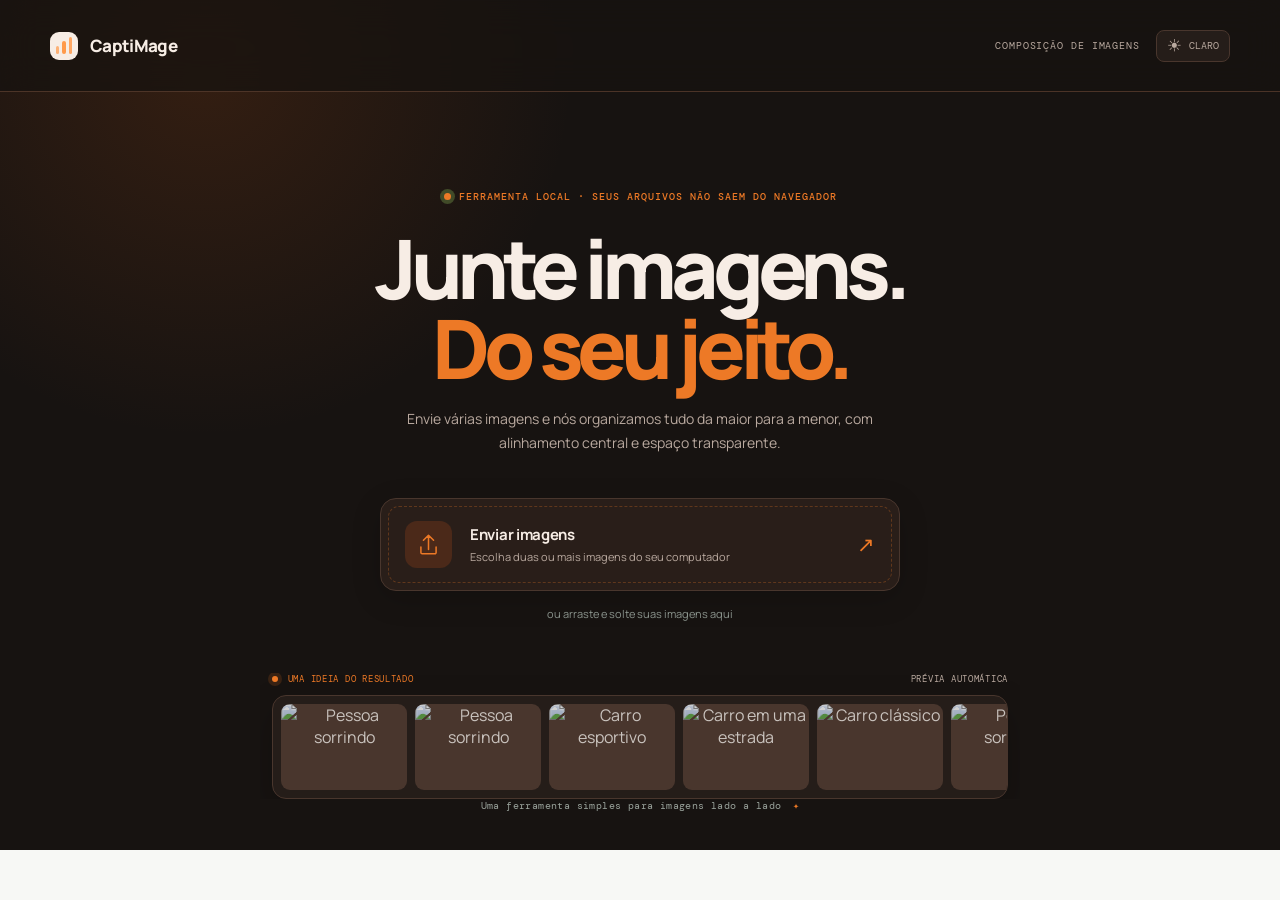
==== index.html @ 1b5c06d8 "border removal added" ====
<!DOCTYPE html>
<html lang="pt-BR">
<head>
  <meta charset="UTF-8" />
  <meta name="viewport" content="width=device-width, initial-scale=1.0" />
  <meta name="description" content="Una várias imagens em uma composição personalizada." />
  <title>CaptiMage</title>
  <link rel="icon" type="image/svg+xml" href="favicon.svg" />
  <link rel="preconnect" href="https://fonts.googleapis.com" />
  <link rel="preconnect" href="https://fonts.gstatic.com" crossorigin />
  <link href="https://fonts.googleapis.com/css2?family=DM+Mono:wght@400;500&family=Manrope:wght@400;500;600;700;800&display=swap" rel="stylesheet" />
  <link rel="stylesheet" href="css.css" />
</head>
<body>
  <div class="history-toast-stack" id="history-toast-stack" aria-live="polite" aria-atomic="false"></div>
  <main class="app-shell">
    <header class="topbar">
      <a class="brand" href="." aria-label="CaptiMage, início">
        <span class="brand-mark" aria-hidden="true"><i></i><i></i><i></i></span>
        <span>CaptiMage</span>
      </a>
      <div class="topbar-tools">
        <span class="topbar-note">composição de imagens</span>
        <button class="theme-toggle" id="theme-toggle" type="button" aria-pressed="false" aria-label="Ativar modo escuro">
          <span class="theme-toggle-icon" aria-hidden="true">☾</span>
          <span class="theme-toggle-label">escuro</span>
        </button>
      </div>
    </header>

    <section class="hero" aria-labelledby="page-title">
      <div class="eyebrow"><span></span> ferramenta local · seus arquivos não saem do navegador</div>
      <h1 id="page-title">Junte imagens.<br /><em>Do seu jeito.</em></h1>
      <p class="intro">Envie várias imagens e nós organizamos tudo da maior para a menor, com alinhamento central e espaço transparente.</p>

      <label class="upload-card" for="image-input" id="upload-card">
        <span class="upload-icon" aria-hidden="true">
          <svg viewBox="0 0 32 32" fill="none"><path d="M16 22V5m0 0-6 6m6-6 6 6M7 19v6.5A1.5 1.5 0 0 0 8.5 27h15a1.5 1.5 0 0 0 1.5-1.5V19" stroke="currentColor" stroke-width="1.8" stroke-linecap="round" stroke-linejoin="round"/></svg>
        </span>
        <span class="upload-copy">
          <strong>Enviar imagens</strong>
          <span>Escolha duas ou mais imagens do seu computador</span>
        </span>
        <span class="upload-arrow" aria-hidden="true">↗</span>
        <input id="image-input" type="file" accept="image/*" multiple />
      </label>

      <p class="drop-hint">ou arraste e solte suas imagens aqui</p>

      <section class="demo-strip" id="demo-strip" aria-label="Exemplo animado de composição">
        <div class="demo-heading">
          <span><i></i> uma ideia do resultado</span>
          <span>prévia automática</span>
        </div>
        <div class="demo-window">
          <div class="demo-track">
            <figure class="demo-image"><img src="https://images.unsplash.com/photo-1494790108377-be9c29b29330?auto=format&fit=crop&w=720&q=80" alt="Pessoa sorrindo" /></figure>
            <figure class="demo-image"><img src="https://images.unsplash.com/photo-1500648767791-00dcc994a43e?auto=format&fit=crop&w=720&q=80" alt="Pessoa sorrindo" /></figure>
            <figure class="demo-image"><img src="https://images.unsplash.com/photo-1503376780353-7e6692767b70?auto=format&fit=crop&w=960&q=80" alt="Carro esportivo" /></figure>
            <figure class="demo-image"><img src="https://images.unsplash.com/photo-1549317661-bd32c8ce0db2?auto=format&fit=crop&w=960&q=80" alt="Carro em uma estrada" /></figure>
            <figure class="demo-image"><img src="https://images.unsplash.com/photo-1493238792000-8113da705763?auto=format&fit=crop&w=960&q=80" alt="Carro clássico" /></figure>
            <figure class="demo-image"><img src="https://images.unsplash.com/photo-1494790108377-be9c29b29330?auto=format&fit=crop&w=720&q=80" alt="Pessoa sorrindo" /></figure>
            <figure class="demo-image"><img src="https://images.unsplash.com/photo-1500648767791-00dcc994a43e?auto=format&fit=crop&w=720&q=80" alt="Pessoa sorrindo" /></figure>
            <figure class="demo-image"><img src="https://images.unsplash.com/photo-1503376780353-7e6692767b70?auto=format&fit=crop&w=960&q=80" alt="Carro esportivo" /></figure>
            <figure class="demo-image"><img src="https://images.unsplash.com/photo-1549317661-bd32c8ce0db2?auto=format&fit=crop&w=960&q=80" alt="Carro em uma estrada" /></figure>
            <figure class="demo-image"><img src="https://images.unsplash.com/photo-1493238792000-8113da705763?auto=format&fit=crop&w=960&q=80" alt="Carro clássico" /></figure>
          </div>
        </div>
      </section>
    </section>

    <section class="workspace" id="workspace" hidden aria-live="polite">
      <div class="workspace-heading">
        <div>
          <div class="eyebrow"><span></span> pré-visualização</div>
          <h2>Sua composição</h2>
        </div>
        <div class="actions">
          <button class="button button-secondary" id="add-more" type="button">+ Adicionar mais</button>
          <button class="button button-secondary" id="highlight-toggle" type="button" aria-pressed="false" disabled>✦ Highlight</button>
          <button class="button button-secondary" id="vertical-toggle" type="button" aria-pressed="false">↕ Vertical</button>
          <button class="button button-secondary copy-button" id="copy-button" type="button" aria-label="Copiar imagem atual" title="Copiar imagem atual" disabled>
            <span id="copy-label">Copiar</span>
            <svg viewBox="0 0 24 24" aria-hidden="true"><rect x="8" y="8" width="11" height="11" rx="2" fill="none" stroke="currentColor" stroke-width="1.7"/><path d="M16 8V6.8A1.8 1.8 0 0 0 14.2 5H6.8A1.8 1.8 0 0 0 5 6.8v7.4A1.8 1.8 0 0 0 6.8 16H8" fill="none" stroke="currentColor" stroke-width="1.7" stroke-linecap="round"/></svg>
          </button>
          <button class="button button-primary" id="export-button" type="button"><span>Exportar</span><span aria-hidden="true">↓</span></button>
        </div>
      </div>

      <div class="composition-meta">
        <span id="image-count">0 imagens</span>
        <span class="meta-dot" aria-hidden="true"></span>
        <span id="composition-size">0 × 0 px</span>
        <span class="meta-spacer"></span>
        <span class="sort-label">layout: <strong id="layout-label">maior → menor</strong></span>
      </div>

      <div class="controls-panel">
        <div class="control-block color-block">
          <div class="control-title"><span id="color-context-label">Cor do vazio</span> <span id="color-value">transparente</span></div>
          <div class="color-editor">
            <div class="color-editor-left">
              <div class="color-targets" role="tablist" aria-label="Escolher o tipo de cor">
                <button class="color-target-button is-active" id="empty-color-target" type="button" role="tab" aria-selected="true" data-color-target="empty">
                  <span>Cor do vazio</span><strong id="empty-color-summary">transparente</strong>
                </button>
                <button class="color-target-button" id="border-color-target" type="button" role="tab" aria-selected="false" data-color-target="border">
                  <span>Cor da borda</span><strong id="border-color-summary">#FFFFFF</strong>
                </button>
              </div>
              <div class="rgb-caption">ajuste · RGB</div>
              <div class="rgb-fields" aria-label="Ajuste RGB">
                <label>R<input id="red-input" type="number" min="0" max="255" value="0" /></label>
                <label>G<input id="green-input" type="number" min="0" max="255" value="0" /></label>
                <label>B<input id="blue-input" type="number" min="0" max="255" value="0" /></label>
              </div>
              <span class="erase-status" id="erase-status">Cor apagada: ()</span>
              <div class="transparency-control">
                <div class="transparency-label"><span>transparência</span><strong id="transparency-value">—</strong></div>
                <input id="transparency-slider" type="range" min="0" max="100" value="0" aria-label="Transparência da cor selecionada" disabled />
              </div>
              <button class="erase-color-button" id="erase-border-button" type="button" aria-pressed="false" disabled>Apagar bordas</button>
              <button class="erase-color-button" id="erase-color-button" type="button" disabled>Apagar cores</button>
              <button class="erase-color-button rescale-button" id="rescale-button" type="button" disabled>Reescalar</button>
            </div>
            <div class="color-editor-right">
              <div class="color-topline">
                <label class="hex-color" title="Editar código HEX">
                  <span>HEX</span>
                  <input id="hex-input" type="text" inputmode="text" maxlength="7" placeholder="#B8EC86" spellcheck="false" aria-label="Código HEX da cor" />
                </label>
                <button class="transparent-button is-active" id="transparent-toggle" type="button" aria-pressed="true">transparente</button>
              </div>
              <div class="color-surface is-transparent" id="color-surface" role="button" tabindex="0" aria-label="Escolher saturação e luminosidade da cor">
                <span class="color-surface-cursor" id="color-surface-cursor"></span>
              </div>
              <input class="hue-slider" id="hue-slider" type="range" min="0" max="360" value="100" aria-label="Escolher matiz da cor" />
            </div>
          </div>
        </div>

        <div class="control-block layout-block">
          <div class="control-title">Ordem e alinhamento</div>
          <div class="layout-subtitle">ordem das imagens</div>
          <div class="layout-options" role="radiogroup" aria-label="Ordem das imagens">
            <button class="layout-button is-active" type="button" data-order="desc" role="radio" aria-checked="true"><span>↗</span> maior → menor</button>
            <button class="layout-button" type="button" data-order="asc" role="radio" aria-checked="false"><span>↘</span> menor → maior</button>
          </div>
          <div class="layout-subtitle alignment-subtitle">alinhamento vertical</div>
          <div class="layout-options alignment-options" role="radiogroup" aria-label="Alinhamento vertical">
            <button class="layout-button align-button is-active" type="button" data-align="center" role="radio" aria-checked="true"><span>↕</span> centralizado</button>
            <button class="layout-button align-button" type="button" data-align="top" role="radio" aria-checked="false"><span>↑</span> para cima</button>
            <button class="layout-button align-button" type="button" data-align="bottom" role="radio" aria-checked="false"><span>↓</span> para baixo</button>
          </div>
          <div class="layout-subtitle border-subtitle">borda das imagens</div>
          <div class="border-fields">
            <div class="border-row border-row-wide">
              <label class="border-field"><span>espessura de borda</span><input id="border-thickness-input" type="number" min="0" max="200" step="1" value="0" /></label>
              <label class="border-field"><span>raio de borda (geral)</span><input id="border-radius-general-input" type="number" min="0" max="1000" step="1" value="0" /></label>
            </div>
            <div class="border-row border-row-corners">
              <label class="border-field"><span>raio superior esquerdo</span><input id="border-radius-top-left-input" type="number" min="0" max="1000" step="1" value="0" /></label>
              <label class="border-field"><span>raio inferior esquerdo</span><input id="border-radius-bottom-left-input" type="number" min="0" max="1000" step="1" value="0" /></label>
              <label class="border-field"><span>raio inferior direito</span><input id="border-radius-bottom-right-input" type="number" min="0" max="1000" step="1" value="0" /></label>
              <label class="border-field"><span>raio superior direito</span><input id="border-radius-top-right-input" type="number" min="0" max="1000" step="1" value="0" /></label>
            </div>
          </div>
        </div>
      </div>

      <div class="canvas-frame">
        <div class="canvas-scroll" id="canvas-scroll">
          <div class="canvas-stage" id="canvas-stage">
            <canvas id="composition-canvas" aria-label="Pré-visualização da composição final"></canvas>
            <div class="canvas-selection-layer" id="canvas-selection-layer" aria-hidden="true"></div>
          </div>
        </div>
      </div>

      <div class="spacing-panel-wrap">
        <div class="spacing-panel">
          <div class="spacing-heading">
            <div>
              <div class="control-title">Espaço entre imagens</div>
              <p id="spacing-status">Clique em uma imagem na prévia para escolher o espaço até a próxima.</p>
            </div>
            <span class="spacing-hint">unidade: px</span>
          </div>
          <div class="spacing-controls">
            <div class="spacing-control-row">
              <label class="spacing-input-label" for="spacing-input">espaço <strong id="selected-image-label">—</strong></label>
              <input id="spacing-input" type="number" min="0" step="1" value="0" aria-label="Espaço em pixels" />
              <span class="px-suffix">px</span>
              <button class="button button-secondary compact-button" id="apply-spacing" type="button">Aplicar espaço</button>
            </div>
            <div class="spacing-control-row">
              <label class="spacing-input-label" for="padding-input">padding geral</label>
              <input id="padding-input" type="number" min="0" step="1" value="0" aria-label="Padding geral em pixels" />
              <span class="px-suffix">px</span>
              <button class="button button-secondary compact-button" id="apply-padding" type="button">Aplicar padding</button>
            </div>
            <button class="button button-secondary compact-button" id="select-all-gaps" type="button">Selecionar todos</button>
          </div>
        </div>
        <button class="delete-image-button" id="delete-image-button" type="button" aria-label="Apagar imagem selecionada" title="Apagar imagem selecionada" disabled>
          <svg viewBox="0 0 24 24" aria-hidden="true"><path d="M4 7h16m-10 4v6m4-6v6M9 7V4.8c0-.44.36-.8.8-.8h4.4c.44 0 .8.36.8.8V7m-9 0 .8 13.2c.03.45.4.8.85.8h8.7c.45 0 .82-.35.85-.8L18 7" fill="none" stroke="currentColor" stroke-width="1.7" stroke-linecap="round" stroke-linejoin="round"/></svg>
        </button>
      </div>

      <div class="file-list" id="file-list"></div>
    </section>

    <footer class="footer">Uma ferramenta simples para imagens lado a lado <span>✦</span></footer>
  </main>
  <script src="javascript.js"></script>
</body>
</html>
---- css.css ----
:root {
  --ink: #1b1e1c;
  --muted: #6f7771;
  --paper: #f7f8f5;
  --card: #ffffff;
  --line: #dfe4df;
  --accent: #a6e86b;
  --accent-dark: #3c6d2e;
  --scroll-track: #edf2ea;
  --scroll-thumb: #b6c8ae;
  --scroll-thumb-hover: #3c6d2e;
  --shadow: 0 24px 70px rgba(31, 52, 35, 0.08);
  --ease-out: cubic-bezier(.22, 1, .36, 1);
  --ease-spring: cubic-bezier(.34, 1.56, .64, 1);
}

* { box-sizing: border-box; }

html { min-width: 320px; background: var(--paper); scroll-behavior: smooth; scrollbar-color: var(--scroll-thumb) var(--scroll-track); }

body {
  margin: 0;
  overflow-x: hidden;
  color: var(--ink);
  background:
    radial-gradient(circle at 16% 8%, rgba(202, 237, 174, 0.38), transparent 23rem),
    var(--paper);
  font-family: "Manrope", sans-serif;
  -webkit-font-smoothing: antialiased;
  text-rendering: optimizeLegibility;
  transition: color .45s var(--ease-out), background .45s var(--ease-out);
}

* { scrollbar-color: var(--scroll-thumb) var(--scroll-track); scrollbar-width: thin; }
*::-webkit-scrollbar { width: 13px; height: 13px; }
*::-webkit-scrollbar-track { background: var(--scroll-track); }
*::-webkit-scrollbar-thumb { border: 3px solid var(--scroll-track); border-radius: 999px; background: var(--scroll-thumb); }
*::-webkit-scrollbar-thumb:hover { background: var(--scroll-thumb-hover); }
*::-webkit-scrollbar-corner { background: var(--scroll-track); }

button, input { font: inherit; }
button { cursor: pointer; }
input[type="number"] { appearance: textfield; -moz-appearance: textfield; }
input[type="number"]::-webkit-inner-spin-button,
input[type="number"]::-webkit-outer-spin-button { margin: 0; appearance: none; -webkit-appearance: none; }

.app-shell { width: min(1180px, calc(100% - 64px)); margin: 0 auto; }

.topbar {
  width: 100vw;
  height: 92px;
  margin-left: calc(50% - 50vw);
  padding: 0 max(32px, calc((100vw - 1180px) / 2));
  border-bottom: 1px solid rgba(190, 201, 192, 0.55);
  display: flex;
  align-items: center;
  justify-content: space-between;
  position: sticky;
  top: 0;
  z-index: 20;
  background: rgba(247,248,245,.76);
  backdrop-filter: blur(18px) saturate(1.15);
}

.brand { display: inline-flex; align-items: center; gap: 12px; color: var(--ink); text-decoration: none; font-weight: 800; letter-spacing: -0.04em; font-size: 17px; transition: color .2s ease; }
.brand:hover { color: var(--accent-dark); }
.brand-mark { width: 28px; height: 28px; border-radius: 9px; display: inline-flex; gap: 3px; justify-content: center; align-items: end; padding: 6px; background: var(--ink); }
.brand-mark i { display: block; width: 4px; border-radius: 4px; background: var(--accent); }
.brand-mark i:nth-child(1) { height: 8px; opacity: .72; }
.brand-mark i:nth-child(2) { height: 13px; }
.brand-mark i:nth-child(3) { height: 17px; opacity: .84; }
.brand-mark { transition: transform .45s var(--ease-spring), box-shadow .3s ease; }
.brand:hover .brand-mark { transform: rotate(-5deg) scale(1.08); box-shadow: 0 7px 18px rgba(60,109,46,.2); }
.topbar-note { color: var(--muted); font-family: "DM Mono", monospace; font-size: 10px; letter-spacing: .09em; text-transform: uppercase; }
.topbar-tools { display: flex; align-items: center; gap: 16px; }
.theme-toggle { display: inline-flex; align-items: center; gap: 7px; min-height: 32px; padding: 0 10px; border: 1px solid var(--line); border-radius: 8px; color: var(--muted); background: var(--card); font: 10px "DM Mono", monospace; text-transform: uppercase; transition: border-color .2s, color .2s, background .2s, transform .2s; }
.theme-toggle:hover { border-color: var(--accent-dark); color: var(--accent-dark); transform: translateY(-1px); }
.theme-toggle-icon { font: 17px "Manrope", sans-serif; line-height: 1; transition: transform .5s var(--ease-spring); }
body.dark-theme .topbar { background: rgba(23,19,17,.76); }
body.dark-theme .brand:hover .brand-mark { box-shadow: 0 7px 18px rgba(237,121,38,.2); }
body.dark-theme .theme-toggle-icon { transform: rotate(180deg); }

.hero { max-width: 760px; margin: 98px auto 0; text-align: center; }
.eyebrow { display: flex; align-items: center; gap: 8px; color: var(--accent-dark); font: 500 10px "DM Mono", monospace; letter-spacing: .1em; text-transform: uppercase; }
.hero .eyebrow { justify-content: center; }
.eyebrow > span { width: 7px; height: 7px; border-radius: 50%; background: var(--accent-dark); box-shadow: 0 0 0 4px rgba(166, 232, 107, .25); }
h1 { margin: 25px 0 18px; font-size: clamp(48px, 7vw, 82px); line-height: .98; letter-spacing: -.075em; font-weight: 800; }
h1 em { color: var(--accent-dark); font-style: normal; }
.intro { max-width: 490px; margin: 0 auto; color: var(--muted); font-size: 14px; line-height: 1.75; }

.upload-card {
  position: relative;
  display: flex;
  align-items: center;
  gap: 18px;
  width: min(100%, 520px);
  margin: 42px auto 0;
  padding: 22px 24px;
  border: 1px solid #cfd8cf;
  border-radius: 16px;
  background: rgba(255,255,255,.84);
  box-shadow: 0 8px 30px rgba(39, 67, 45, .04);
  text-align: left;
  cursor: pointer;
  transition: border-color .2s, transform .2s, box-shadow .2s, background .2s;
}
.upload-card:hover, .upload-card.is-dragging { border-color: var(--accent-dark); background: #fff; transform: translateY(-2px); box-shadow: var(--shadow); }
.upload-card input { position: absolute; width: 1px; height: 1px; overflow: hidden; clip: rect(0,0,0,0); white-space: nowrap; }
.upload-icon { display: grid; place-items: center; width: 47px; height: 47px; flex: 0 0 47px; border-radius: 12px; background: #e8f7d9; color: var(--accent-dark); }
.upload-icon svg { width: 27px; height: 27px; }
.upload-copy { display: grid; gap: 4px; }
.upload-copy strong { font-size: 15px; letter-spacing: -.02em; }
.upload-copy span { color: var(--muted); font-size: 11px; }
.upload-arrow { margin-left: auto; font-size: 21px; color: var(--accent-dark); }
.drop-hint { margin: 15px 0 0; color: #8b948d; font-size: 11px; }
.demo-strip { width: min(100%, 760px); margin: 52px auto 0; padding: 0 12px; overflow: hidden; animation: soft-rise .7s .36s var(--ease-out) both; }
.demo-heading { display: flex; justify-content: space-between; gap: 12px; margin-bottom: 10px; color: var(--muted); font: 9px "DM Mono", monospace; letter-spacing: .08em; text-transform: uppercase; }
.demo-heading span:first-child { color: var(--accent-dark); }
.demo-heading i { display: inline-block; width: 6px; height: 6px; margin-right: 4px; border-radius: 50%; background: currentColor; box-shadow: 0 0 0 4px color-mix(in srgb, currentColor 15%, transparent); }
.demo-window { overflow: hidden; padding: 8px; border: 1px solid var(--line); border-radius: 14px; background: var(--card); box-shadow: 0 14px 34px rgba(31,52,35,.06); }
.demo-track { display: flex; gap: 8px; width: max-content; animation: demo-scroll 25s linear infinite; }
.demo-window:hover .demo-track { animation-play-state: paused; }
.demo-image { width: 126px; height: 86px; flex: 0 0 126px; margin: 0; overflow: hidden; border-radius: 9px; background: var(--line); }
.demo-image img { display: block; width: 100%; height: 100%; object-fit: cover; filter: saturate(.86); transition: transform .6s var(--ease-out), filter .3s ease; }
.demo-image:hover img { transform: scale(1.08); filter: saturate(1.08); }
body.dark-theme .demo-window { box-shadow: 0 14px 34px rgba(0,0,0,.22); }
body.dark-theme .demo-image img { filter: saturate(.78) brightness(.82); }
body.dark-theme .demo-image:hover img { filter: saturate(1) brightness(.95); }

.workspace { margin: 100px 0 75px; }
.workspace-heading { display: flex; align-items: end; justify-content: space-between; gap: 25px; margin-bottom: 25px; }
h2 { margin: 9px 0 0; font-size: 32px; letter-spacing: -.06em; }
.actions { display: flex; gap: 10px; }
.button { display: inline-flex; align-items: center; justify-content: center; gap: 14px; min-height: 42px; padding: 0 16px; border: 0; border-radius: 9px; font-size: 12px; font-weight: 700; transition: transform .2s, box-shadow .2s; }
.button:hover { transform: translateY(-1px); }
.button-primary { padding: 0 18px; color: var(--ink); background: var(--accent); box-shadow: 0 4px 0 #85c353; }
.button-primary:hover { box-shadow: 0 5px 0 #85c353, 0 8px 20px rgba(95, 152, 58, .16); }
.button-secondary { color: var(--ink); background: #e9eee9; }
.button-secondary.is-active { border: 1px solid var(--accent-dark); color: var(--accent-dark); background: #eaf8df; }
.button:disabled { cursor: not-allowed; opacity: .42; }
.copy-button svg { width: 16px; height: 16px; }
.copy-button.is-confirmed { border-color: var(--accent-dark); color: var(--accent-dark); background: #eaf8df; }
.composition-meta { display: flex; align-items: center; gap: 10px; margin-bottom: 10px; color: var(--muted); font: 10px "DM Mono", monospace; text-transform: uppercase; letter-spacing: .05em; }
.meta-dot { width: 4px; height: 4px; border-radius: 50%; background: #b8c1ba; }
.meta-spacer { flex: 1; }
.sort-label strong { color: var(--accent-dark); font-weight: 500; }
.controls-panel { display: grid; grid-template-columns: minmax(250px, .8fr) minmax(420px, 1.2fr); gap: 12px; margin: 0 0 15px; }
.control-block { padding: 15px 16px; border: 1px solid var(--line); border-radius: 12px; background: rgba(255,255,255,.72); }
.control-title { margin-bottom: 12px; color: var(--muted); font: 10px "DM Mono", monospace; letter-spacing: .06em; text-transform: uppercase; }
.control-title span { margin-left: 4px; color: var(--accent-dark); }
.control-title #color-context-label { margin-left: 0; color: var(--muted); }
.color-editor { display: grid; grid-template-columns: minmax(135px, .75fr) minmax(165px, 1.25fr); gap: 18px; }
.color-editor-left { min-width: 0; }
.color-editor-right { min-width: 0; }
.color-targets { display: grid; grid-template-columns: repeat(2, minmax(0, 1fr)); gap: 7px; }
.color-target-button { display: grid; gap: 5px; min-height: 54px; padding: 9px 8px; border: 1px solid var(--line); border-radius: 9px; color: var(--muted); background: rgba(255,255,255,.38); text-align: left; transition: transform .2s var(--ease-spring), border-color .25s ease, color .25s ease, background .25s ease, box-shadow .25s ease; }
.color-target-button span { font: 8px "DM Mono", monospace; letter-spacing: .05em; text-transform: uppercase; }
.color-target-button strong { overflow: hidden; color: var(--ink); font: 10px "DM Mono", monospace; text-overflow: ellipsis; white-space: nowrap; }
.color-target-button:hover { transform: translateY(-1px); border-color: var(--accent-dark); }
.color-target-button.is-active { border-color: var(--accent-dark); color: var(--accent-dark); background: #eaf8df; box-shadow: 0 5px 14px rgba(60,109,46,.1), inset 0 0 0 1px rgba(60,109,46,.08); }
.color-target-button.is-active strong { color: var(--accent-dark); }
.color-copy { display: grid; gap: 3px; min-width: 0; }
.color-copy strong { font-size: 12px; }
.color-copy span { color: var(--muted); font-size: 10px; white-space: nowrap; }
.rgb-caption { margin-top: 12px; color: #8b958d; font: 8px "DM Mono", monospace; letter-spacing: .06em; text-transform: uppercase; }
.rgb-fields { display: grid; gap: 5px; margin-top: 8px; }
.rgb-fields label { display: grid; grid-template-columns: 14px minmax(0, 1fr); align-items: center; gap: 5px; color: var(--muted); font: 8px "DM Mono", monospace; text-transform: uppercase; }
.rgb-fields input { width: 100%; height: 27px; padding: 0 4px; border: 1px solid #d6ddd6; border-radius: 5px; outline: none; color: var(--ink); background: #fff; font: 10px "DM Mono", monospace; }
.rgb-fields input:focus { border-color: var(--accent-dark); box-shadow: 0 0 0 3px rgba(166, 232, 107, .22); }
.erase-color-button { width: 100%; min-height: 30px; margin-top: 12px; padding: 0 8px; border: 1px solid #d6ddd6; border-radius: 6px; color: var(--ink); background: #e9eee9; font-size: 10px; font-weight: 700; }
.erase-color-button:hover:not(:disabled), .erase-color-button.is-active { border-color: var(--accent-dark); color: var(--accent-dark); background: #eaf8df; }
.erase-color-button:disabled { cursor: not-allowed; opacity: .48; }
.rescale-button { margin-top: 7px; }
.erase-status { display: block; min-height: 22px; margin-top: 6px; color: #8b958d; font: 8px "DM Mono", monospace; line-height: 1.35; }
.transparency-control { margin-top: 11px; padding-top: 10px; border-top: 1px solid var(--line); }
.transparency-label { display: flex; justify-content: space-between; gap: 8px; color: var(--muted); font: 8px "DM Mono", monospace; letter-spacing: .06em; text-transform: uppercase; }
.transparency-label strong { color: var(--accent-dark); font-weight: 500; }
#transparency-slider { display: block; width: 100%; height: 16px; margin-top: 6px; appearance: none; border: 0; border-radius: 8px; outline: none; background: linear-gradient(to right, rgba(166,232,107,1), rgba(166,232,107,0)); cursor: pointer; }
#transparency-slider::-webkit-slider-thumb { width: 14px; height: 22px; appearance: none; border: 2px solid #fff; border-radius: 5px; background: var(--ink); box-shadow: 0 0 0 1px rgba(0,0,0,.35); }
#transparency-slider::-moz-range-thumb { width: 10px; height: 18px; border: 2px solid #fff; border-radius: 5px; background: var(--ink); box-shadow: 0 0 0 1px rgba(0,0,0,.35); }
#transparency-slider:disabled { cursor: not-allowed; opacity: .4; }
.color-topline { display: flex; align-items: flex-end; gap: 8px; margin-bottom: 7px; }
.hex-color { display: grid; flex: 1; gap: 3px; color: var(--muted); font: 8px "DM Mono", monospace; letter-spacing: .03em; text-transform: uppercase; }
.hex-color input { width: 100%; height: 26px; padding: 0 7px; border: 1px solid #d6ddd6; border-radius: 6px; outline: none; color: var(--ink); background: #fff; font: 10px "DM Mono", monospace; text-transform: uppercase; }
.hex-color input:focus { border-color: var(--accent-dark); box-shadow: 0 0 0 3px rgba(166, 232, 107, .22); }
.hex-color input::placeholder { color: #a6afa7; }
.transparent-button { align-self: flex-end; height: 26px; padding: 0 8px; border: 1px solid #d6ddd6; border-radius: 6px; color: var(--muted); background: transparent; font: 9px "DM Mono", monospace; text-transform: uppercase; white-space: nowrap; }
.transparent-button.is-active { border-color: var(--accent-dark); color: var(--accent-dark); background: #eaf8df; }
.layout-subtitle { margin: 0 0 6px; color: #8b958d; font: 9px "DM Mono", monospace; letter-spacing: .06em; text-transform: uppercase; }
.alignment-subtitle { margin-top: 13px; }
.layout-options { display: grid; grid-template-columns: repeat(2, 1fr); gap: 6px; }
.alignment-options { grid-template-columns: repeat(3, minmax(0, 1fr)); }
.layout-button { display: grid; align-content: center; justify-items: center; gap: 5px; min-height: 56px; padding: 7px 4px; border: 1px solid #e0e6e0; border-radius: 8px; color: var(--muted); background: #fafcf9; font-size: 10px; line-height: 1.25; }
.layout-button span { color: #91a090; font-size: 16px; line-height: 1; }
.layout-button.is-active { border-color: var(--accent-dark); color: var(--ink); background: #eaf8df; box-shadow: inset 0 0 0 1px rgba(60,109,46,.08); }
.layout-button.is-active span { color: var(--accent-dark); }
.layout-button:disabled { cursor: not-allowed; opacity: .42; }
.border-subtitle { margin-top: 14px; }
.border-fields { display: grid; gap: 8px; }
.border-row { display: grid; gap: 6px; }
.border-row-wide { grid-template-columns: repeat(2, minmax(0, 1fr)); }
.border-row-corners { grid-template-columns: repeat(4, minmax(0, 1fr)); }
.border-field { display: grid; gap: 5px; min-width: 0; color: var(--muted); font: 8px "DM Mono", monospace; line-height: 1.25; text-transform: uppercase; }
.border-field span { min-height: 20px; }
.border-field input { width: 100%; height: 31px; padding: 0 7px; border: 1px solid #d6ddd6; border-radius: 6px; outline: none; color: var(--ink); background: #fff; font: 11px "DM Mono", monospace; }
.border-field input:focus { border-color: var(--accent-dark); box-shadow: 0 0 0 3px rgba(166,232,107,.22); }
.color-surface { position: relative; width: 100%; aspect-ratio: 1 / 1; overflow: hidden; border: 1px solid #cbd4cb; border-radius: 8px; cursor: crosshair; background: linear-gradient(to top, #000, transparent), linear-gradient(to right, #fff, hsl(var(--picker-hue, 100) 100% 50%)); box-shadow: inset 0 0 0 3px rgba(255,255,255,.45); }
.color-surface-cursor { position: absolute; left: 70%; top: 10%; width: 13px; height: 13px; border: 2px solid #fff; border-radius: 50%; box-shadow: 0 0 0 1px rgba(0,0,0,.6); transform: translate(-50%, -50%); pointer-events: none; }
.hue-slider { display: block; width: 100%; height: 16px; margin-top: 9px; appearance: none; border: 0; border-radius: 8px; outline: none; background: linear-gradient(to right, #f00, #ff0, #0f0, #0ff, #00f, #f0f, #f00); cursor: pointer; }
.hue-slider::-webkit-slider-thumb { width: 14px; height: 22px; appearance: none; border: 2px solid #fff; border-radius: 5px; background: var(--ink); box-shadow: 0 0 0 1px rgba(0,0,0,.35); }
.hue-slider::-moz-range-thumb { width: 10px; height: 18px; border: 2px solid #fff; border-radius: 5px; background: var(--ink); box-shadow: 0 0 0 1px rgba(0,0,0,.35); }
.canvas-frame { overflow: hidden; border: 1px solid var(--line); border-radius: 14px; background: #fff; box-shadow: var(--shadow); }
.canvas-scroll { min-height: 280px; display: flex; align-items: center; padding: 24px; overflow: auto; cursor: grab; background-image: linear-gradient(45deg, #fafafa 25%, transparent 25%), linear-gradient(-45deg, #fafafa 25%, transparent 25%), linear-gradient(45deg, transparent 75%, #fafafa 75%), linear-gradient(-45deg, transparent 75%, #fafafa 75%); background-position: 0 0, 0 8px, 8px -8px, -8px 0; background-size: 16px 16px; }
.canvas-stage { position: relative; flex: 0 0 auto; width: max-content; height: max-content; }
canvas { display: block; max-width: none; height: auto; cursor: pointer; box-shadow: 0 3px 12px rgba(0,0,0,.08); }
canvas.canvas-fade { animation: canvas-fade .5s var(--ease-out) both; }
.canvas-scroll.is-dragging-scroll { cursor: grabbing; user-select: none; }
.canvas-scroll.is-eyedropper, .canvas-scroll.is-eyedropper canvas { cursor: crosshair; }
.canvas-selection-layer { position: absolute; inset: 0; z-index: 2; overflow: visible; pointer-events: none; }
.canvas-selection { position: absolute; overflow: hidden; opacity: 0; border: 0 solid var(--accent-dark); box-shadow: 0 0 0 0 transparent; transition: opacity .18s ease, box-shadow .2s ease; }
.canvas-selection.is-hovered { opacity: 1; border-width: var(--selection-thickness); box-shadow: 0 0 0 2px color-mix(in srgb, var(--accent-dark) 28%, transparent), 0 0 18px color-mix(in srgb, var(--accent-dark) 36%, transparent); }
.canvas-selection.is-selected { z-index: 2; opacity: 1; border: var(--selection-thickness) solid color-mix(in srgb, var(--accent-dark) 55%, transparent); box-shadow: 0 0 14px color-mix(in srgb, var(--accent-dark) 30%, transparent); }
.canvas-selection.is-pulse::after { content: ""; position: absolute; inset: 0; border-radius: inherit; background: linear-gradient(110deg, transparent 24%, color-mix(in srgb, var(--accent) 85%, white) 50%, transparent 76%); opacity: 0; animation: image-selection-flash .72s var(--ease-out) both; }
.spacing-panel { display: grid; grid-template-columns: 1fr auto; align-items: center; gap: 20px; margin-top: 15px; padding: 15px 16px; border: 1px solid var(--line); border-radius: 12px; background: rgba(255,255,255,.72); }
.spacing-panel-wrap { display: grid; grid-template-columns: minmax(0, 1fr) auto; align-items: stretch; gap: 10px; margin-top: 15px; }
.spacing-panel-wrap .spacing-panel { margin-top: 0; }
.spacing-heading { display: flex; align-items: center; gap: 14px; }
.spacing-heading .control-title { margin: 0 0 5px; }
.spacing-heading p { display: flex; align-items: center; min-height: 32px; margin: 0; color: var(--muted); font-size: 11px; line-height: 1.45; }
.spacing-hint { color: #8b958d; font: 9px "DM Mono", monospace; text-transform: uppercase; white-space: nowrap; }
.spacing-controls { display: flex; align-items: center; justify-content: flex-end; flex-wrap: wrap; gap: 10px; }
.spacing-control-row { display: flex; align-items: center; gap: 6px; }
.spacing-input-label { color: var(--muted); font: 10px "DM Mono", monospace; text-transform: uppercase; white-space: nowrap; }
.spacing-input-label strong { color: var(--accent-dark); font-weight: 500; }
.spacing-controls input { width: 75px; height: 30px; padding: 0 8px; border: 1px solid #d6ddd6; border-radius: 6px; outline: none; color: var(--ink); background: #fff; font: 11px "DM Mono", monospace; }
.spacing-controls input:focus { border-color: var(--accent-dark); box-shadow: 0 0 0 3px rgba(166, 232, 107, .22); }
.px-suffix { margin-right: 4px; color: var(--muted); font: 10px "DM Mono", monospace; }
.compact-button { min-height: 30px; padding: 0 10px; font-size: 10px; }
.compact-button.is-active { border-color: var(--accent-dark); color: var(--accent-dark); background: #eaf8df; }
.delete-image-button { display: grid; place-items: center; align-self: center; width: 52px; height: 52px; min-height: 52px; padding: 0; border: 1px solid #e2c3c0; border-radius: 10px; color: #b25650; background: #fff5f4; transition: transform .2s, border-color .2s, color .2s, background .2s, opacity .2s; }
.delete-image-button svg { width: 22px; height: 22px; }
.delete-image-button:hover:not(:disabled), .delete-image-button.is-triggered { border-color: #a9453f; color: #a9453f; background: #ffe8e5; transform: translateY(-1px); }
.delete-image-button:disabled { cursor: not-allowed; opacity: .4; }
.file-list { display: grid; grid-template-columns: repeat(auto-fill, minmax(180px, 1fr)); gap: 10px; margin-top: 18px; }
.file-item { display: flex; align-items: center; width: 100%; gap: 10px; padding: 10px; border: 1px solid var(--line); border-radius: 10px; color: var(--ink); background: #fff; text-align: left; cursor: grab; transition: border-color .2s ease, background .2s ease, box-shadow .2s ease, opacity .2s ease, transform .2s var(--ease-spring); }
.file-item:hover, .file-item.is-selected { border-color: var(--accent-dark); background: #f7fcf2; }
.file-item:active, .file-item.is-dragging { cursor: grabbing; }
.file-item.is-dragging { opacity: .52; transform: scale(.98); }
.file-item.is-drop-target { border-color: var(--accent-dark); background: color-mix(in srgb, var(--accent) 15%, var(--card)); box-shadow: 0 0 0 3px color-mix(in srgb, var(--accent-dark) 22%, transparent); transform: translateY(-3px); }
.file-thumb { width: 37px; height: 37px; flex: 0 0 37px; object-fit: cover; border-radius: 6px; background: #eef1ee; }
.file-details { min-width: 0; display: grid; gap: 3px; }
.file-name { overflow: hidden; text-overflow: ellipsis; white-space: nowrap; font-size: 11px; font-weight: 700; }
.file-size { color: var(--muted); font: 9px "DM Mono", monospace; }
.file-index { align-self: flex-start; margin-left: auto; color: #8a938c; font: 10px "DM Mono", monospace; }
.footer { padding: 0 0 38px; color: #9aa39c; text-align: center; font: 10px "DM Mono", monospace; letter-spacing: .04em; }
.footer span { padding-left: 5px; color: var(--accent-dark); }

.history-toast-stack { position: fixed; left: 22px; bottom: 22px; z-index: 40; display: flex; align-items: center; gap: 8px; pointer-events: none; }
.history-toast { position: relative; display: grid; place-items: center; width: 44px; height: 44px; border: 1px solid rgba(185,196,186,.7); border-radius: 12px; color: var(--accent-dark); background: rgba(255,255,255,.46); box-shadow: 0 12px 28px rgba(31,52,35,.14), inset 0 0 0 1px rgba(255,255,255,.22); backdrop-filter: blur(16px) saturate(1.2); font-size: 25px; line-height: 1; animation: history-toast-in .28s var(--ease-out) both; }
.history-toast-icon { display: block; }
.history-toast-count { position: absolute; top: -7px; left: -7px; display: grid; place-items: center; width: 18px; height: 18px; border: 1px solid rgba(185,196,186,.85); border-radius: 50%; color: var(--ink); background: var(--card); box-shadow: 0 3px 9px rgba(31,52,35,.18); font: 9px "DM Mono", monospace; opacity: 0; transform: scale(.6); transition: opacity .16s ease, transform .16s var(--ease-spring); }
.history-toast-count.is-visible { opacity: 1; transform: scale(1); }
.history-toast.is-leaving { animation: history-toast-out .36s var(--ease-out) both; }
.history-toast.is-refreshing { animation: history-toast-refresh .24s var(--ease-out) both; }

body.dark-theme {
  --ink: #f7ede5;
  --muted: #b9a99f;
  --paper: #171311;
  --card: #251d19;
  --line: #49362d;
  --accent: #ff9a4b;
  --accent-dark: #ed7926;
  --scroll-track: #211a17;
  --scroll-thumb: #604032;
  --scroll-thumb-hover: #ed7926;
  --shadow: 0 24px 70px rgba(0, 0, 0, .28);
  background: radial-gradient(circle at 16% 8%, rgba(155, 70, 20, .22), transparent 23rem), var(--paper);
}
html.dark-theme {
  --scroll-track: #211a17;
  --scroll-thumb: #604032;
  --scroll-thumb-hover: #ed7926;
}
body.dark-theme .topbar { border-color: rgba(104, 70, 53, .65); }
body.dark-theme .brand-mark { background: var(--ink); }
body.dark-theme .upload-card { border-color: #49362d; background: rgba(44, 32, 26, .9); box-shadow: 0 8px 30px rgba(0, 0, 0, .16); }
body.dark-theme .upload-card:hover, body.dark-theme .upload-card.is-dragging { border-color: var(--accent-dark); background: #30221b; }
body.dark-theme .upload-icon { background: #4b2919; }
body.dark-theme .button-secondary { color: var(--ink); background: #30251f; }
body.dark-theme .button-secondary.is-active { border-color: var(--accent-dark); color: var(--accent); background: #4b2919; }
body.dark-theme .copy-button.is-confirmed { border-color: var(--accent-dark); color: var(--accent); background: #4b2919; }
body.dark-theme .button-primary { color: #25150d; background: var(--accent); box-shadow: 0 4px 0 #ad5118; }
body.dark-theme .button-primary:hover { box-shadow: 0 5px 0 #ad5118, 0 8px 20px rgba(237, 121, 38, .18); }
body.dark-theme .control-block, body.dark-theme .spacing-panel { border-color: var(--line); background: rgba(39, 29, 24, .88); }
body.dark-theme .color-target-button { border-color: #49362d; background: rgba(33,26,23,.62); }
body.dark-theme .color-target-button.is-active { border-color: var(--accent-dark); color: var(--accent); background: #4b2919; box-shadow: 0 5px 14px rgba(237,121,38,.12), inset 0 0 0 1px rgba(237,121,38,.12); }
body.dark-theme .color-target-button.is-active strong { color: var(--accent); }
body.dark-theme .layout-button { border-color: #49362d; color: var(--muted); background: #211a17; }
body.dark-theme .layout-button.is-active { border-color: var(--accent-dark); color: var(--ink); background: #4b2919; }
body.dark-theme .rgb-fields input, body.dark-theme .hex-color input, body.dark-theme .spacing-controls input, body.dark-theme .border-field input { border-color: #574137; color: var(--ink); background: #211a17; }
body.dark-theme .transparent-button { border-color: #574137; color: var(--muted); }
body.dark-theme .transparent-button.is-active { border-color: var(--accent-dark); color: var(--accent); background: #4b2919; }
body.dark-theme .erase-color-button { border-color: #574137; color: var(--ink); background: #30251f; }
body.dark-theme .erase-color-button:hover:not(:disabled), body.dark-theme .erase-color-button.is-active { border-color: var(--accent-dark); color: var(--accent); background: #4b2919; }
body.dark-theme .canvas-frame { border-color: var(--line); background: #211a17; }
body.dark-theme .canvas-scroll { background-image: linear-gradient(45deg, #211a17 25%, transparent 25%), linear-gradient(-45deg, #211a17 25%, transparent 25%), linear-gradient(45deg, transparent 75%, #211a17 75%), linear-gradient(-45deg, transparent 75%, #211a17 75%); }
body.dark-theme .color-surface { border-color: #6c4a36; }
body.dark-theme #transparency-slider { background: linear-gradient(to right, rgba(255,154,75,1), rgba(255,154,75,0)); }
body.dark-theme .file-item { border-color: var(--line); color: var(--ink); background: #251d19; }
body.dark-theme .file-item:hover, body.dark-theme .file-item.is-selected { border-color: var(--accent-dark); background: #30221b; }
body.dark-theme .file-thumb { background: #30251f; }
body.dark-theme .delete-image-button { border-color: #70413b; color: #ee8177; background: #321c1b; }
body.dark-theme .delete-image-button:hover:not(:disabled), body.dark-theme .delete-image-button.is-triggered { border-color: #ee8177; color: #ffaaa2; background: #512522; }
body.dark-theme .history-toast { border-color: rgba(118,85,65,.78); color: var(--accent); background: rgba(37,29,25,.52); box-shadow: 0 12px 28px rgba(0,0,0,.26), inset 0 0 0 1px rgba(255,255,255,.05); }

::selection { color: var(--ink); background: rgba(166, 232, 107, .42); }
body.dark-theme ::selection { background: rgba(237, 121, 38, .38); }

@keyframes soft-rise {
  from { opacity: 0; transform: translateY(18px); }
  to { opacity: 1; transform: translateY(0); }
}

@keyframes workspace-rise {
  from { opacity: 0; transform: translateY(24px) scale(.985); }
  to { opacity: 1; transform: translateY(0) scale(1); }
}

@keyframes upload-breathe {
  0%, 100% { box-shadow: 0 12px 34px rgba(39,67,45,.06), 0 0 0 0 rgba(166,232,107,0); }
  50% { box-shadow: 0 16px 42px rgba(39,67,45,.1), 0 0 0 7px rgba(166,232,107,.08); }
}

@keyframes selected-pulse {
  0%, 100% { box-shadow: 0 0 0 0 rgba(166,232,107,0); }
  50% { box-shadow: 0 0 0 5px rgba(166,232,107,.14); }
}

@keyframes demo-scroll {
  from { transform: translateX(0); }
  to { transform: translateX(calc(-50% - 4px)); }
}

@keyframes canvas-fade {
  from { opacity: .12; }
  to { opacity: 1; }
}

@keyframes history-toast-in {
  from { opacity: 0; transform: translateX(-12px) scale(.82); }
  to { opacity: 1; transform: translateX(0) scale(1); }
}

@keyframes history-toast-out {
  from { opacity: 1; transform: translateX(0) scale(1); }
  to { opacity: 0; transform: translateX(-7px) scale(.9); }
}

@keyframes history-toast-refresh {
  0% { transform: scale(1); }
  50% { transform: scale(1.1); }
  100% { transform: scale(1); }
}

@keyframes image-selection-flash {
  0% { opacity: 0; transform: translateX(-28%); }
  35% { opacity: .9; }
  100% { opacity: 0; transform: translateX(28%); }
}

.hero > .eyebrow { animation: soft-rise .65s var(--ease-out) both; }
.hero > h1 { animation: soft-rise .7s .06s var(--ease-out) both; }
.hero > .intro { animation: soft-rise .7s .12s var(--ease-out) both; }
.hero > .upload-card { animation: soft-rise .7s .2s var(--ease-out) both, upload-breathe 4.5s 1.1s ease-in-out infinite; }
.hero > .drop-hint { animation: soft-rise .7s .28s var(--ease-out) both; }
.workspace:not([hidden]) { animation: workspace-rise .7s var(--ease-out) both; }
.workspace:not([hidden]) .controls-panel .control-block:first-child { animation: soft-rise .55s .08s var(--ease-out) both; }
.workspace:not([hidden]) .controls-panel .control-block:last-child { animation: soft-rise .55s .14s var(--ease-out) both; }
.workspace:not([hidden]) .canvas-frame { animation: soft-rise .6s .2s var(--ease-out) both; }
.workspace:not([hidden]) .spacing-panel-wrap { animation: soft-rise .6s .26s var(--ease-out) both; }
.workspace:not([hidden]) .file-list { animation: soft-rise .6s .32s var(--ease-out) both; }

:focus-visible { outline: 3px solid rgba(166,232,107,.42); outline-offset: 3px; }
body.dark-theme :focus-visible { outline-color: rgba(237,121,38,.46); }

.upload-card { isolation: isolate; overflow: hidden; border-color: rgba(154,174,155,.7); box-shadow: 0 12px 34px rgba(39,67,45,.06); }
.upload-card::before { content: ""; position: absolute; inset: 7px; z-index: -1; border: 1px dashed rgba(60,109,46,.25); border-radius: 11px; pointer-events: none; transition: border-color .3s ease, inset .35s var(--ease-out); }
.upload-card:hover::before, .upload-card.is-dragging::before { inset: 5px; border-color: var(--accent-dark); }
.upload-card:active { transform: translateY(1px) scale(.995); }
.upload-icon { transition: transform .35s var(--ease-spring), background .3s ease; }
.upload-card:hover .upload-icon { transform: rotate(-5deg) scale(1.08); }
.upload-arrow { transition: transform .35s var(--ease-spring); }
.upload-card:hover .upload-arrow { transform: translate(3px, -3px); }
body.dark-theme .upload-card::before { border-color: rgba(237,121,38,.28); }

.button, .theme-toggle, .layout-button, .transparent-button, .erase-color-button, .delete-image-button { -webkit-tap-highlight-color: transparent; }
.button { position: relative; overflow: hidden; transition: transform .22s var(--ease-spring), box-shadow .25s ease, background .25s ease, border-color .25s ease; }
.button::after { content: ""; position: absolute; inset: 0; background: linear-gradient(115deg, transparent 25%, rgba(255,255,255,.22) 50%, transparent 75%); transform: translateX(-130%); transition: transform .6s var(--ease-out); pointer-events: none; }
.button:hover::after { transform: translateX(130%); }
.button:active { transform: translateY(2px) scale(.985); }
.button-primary { box-shadow: 0 4px 0 #85c353, 0 10px 24px rgba(95,152,58,.1); }
.button-secondary { border: 1px solid transparent; box-shadow: 0 4px 12px rgba(31,52,35,.035); }
.button-secondary:hover { border-color: var(--line); box-shadow: 0 8px 20px rgba(31,52,35,.08); }
body.dark-theme .button-primary { box-shadow: 0 4px 0 #ad5118, 0 10px 24px rgba(237,121,38,.12); }
body.dark-theme .button-secondary { border-color: rgba(87,65,55,.5); box-shadow: 0 6px 18px rgba(0,0,0,.12); }
body.dark-theme .button-secondary:hover { border-color: var(--accent-dark); box-shadow: 0 9px 24px rgba(0,0,0,.2); }

.control-block, .spacing-panel { box-shadow: 0 10px 30px rgba(31,52,35,.035); transition: border-color .3s ease, box-shadow .3s ease, background .35s ease; }
.control-block:hover, .spacing-panel:hover { border-color: rgba(116,151,111,.5); box-shadow: 0 16px 36px rgba(31,52,35,.065); }
body.dark-theme .control-block:hover, body.dark-theme .spacing-panel:hover { border-color: rgba(237,121,38,.48); box-shadow: 0 16px 36px rgba(0,0,0,.2); }
.layout-button { transition: transform .2s var(--ease-spring), border-color .25s ease, background .25s ease, color .25s ease, box-shadow .25s ease; }
.layout-button:hover:not(:disabled) { transform: translateY(-2px); border-color: var(--accent-dark); }
.layout-button.is-active { box-shadow: 0 7px 16px rgba(60,109,46,.1), inset 0 0 0 1px rgba(60,109,46,.08); }
body.dark-theme .layout-button.is-active { box-shadow: 0 7px 16px rgba(237,121,38,.12), inset 0 0 0 1px rgba(237,121,38,.12); }

.color-surface { transition: border-color .25s ease, box-shadow .25s ease; }
.color-surface:hover, .color-surface:focus-visible { border-color: var(--accent-dark); box-shadow: 0 0 0 4px rgba(166,232,107,.16), inset 0 0 0 3px rgba(255,255,255,.45); }
body.dark-theme .color-surface:hover, body.dark-theme .color-surface:focus-visible { box-shadow: 0 0 0 4px rgba(237,121,38,.16), inset 0 0 0 3px rgba(255,255,255,.3); }
.hue-slider { transition: filter .25s ease, transform .25s var(--ease-spring); }
.hue-slider:hover { filter: saturate(1.25); transform: scaleY(1.12); }

.canvas-frame { position: relative; box-shadow: 0 18px 44px rgba(31,52,35,.08); transition: border-color .3s ease, box-shadow .35s ease; }
.canvas-frame::before { content: "prévia"; position: absolute; top: 12px; left: 14px; z-index: 2; padding: 4px 7px; border: 1px solid rgba(185,196,186,.7); border-radius: 5px; color: var(--muted); background: rgba(255,255,255,.72); backdrop-filter: blur(8px); font: 8px "DM Mono", monospace; letter-spacing: .08em; text-transform: uppercase; opacity: .8; pointer-events: none; }
.canvas-scroll { transition: background .35s ease; }
body.dark-theme .canvas-frame { box-shadow: 0 18px 44px rgba(0,0,0,.24); }
body.dark-theme .canvas-frame::before { border-color: rgba(118,85,65,.7); background: rgba(37,29,25,.76); }

.file-item { transition: transform .25s var(--ease-spring), border-color .25s ease, background .25s ease, box-shadow .25s ease; }
.file-item:hover { transform: translateY(-2px); box-shadow: 0 8px 20px rgba(31,52,35,.06); }
.file-item.is-selected { box-shadow: 0 0 0 3px rgba(166,232,107,.16), 0 8px 20px rgba(31,52,35,.06); animation: selected-pulse 2.4s ease-in-out infinite; }
body.dark-theme .file-item:hover { box-shadow: 0 8px 20px rgba(0,0,0,.2); }
body.dark-theme .file-item.is-selected { box-shadow: 0 0 0 3px rgba(237,121,38,.18), 0 8px 20px rgba(0,0,0,.2); }
.file-thumb { transition: transform .3s var(--ease-spring); }
.file-item:hover .file-thumb { transform: scale(1.06); }

.delete-image-button { transition: transform .22s var(--ease-spring), border-color .25s ease, color .25s ease, background .25s ease, opacity .25s ease, box-shadow .25s ease; }
.delete-image-button:hover:not(:disabled) { box-shadow: 0 8px 20px rgba(169,69,63,.14); }
.delete-image-button.is-triggered { animation: selected-pulse .38s ease-out; }

@media (prefers-reduced-motion: reduce) {
  *, *::before, *::after { scroll-behavior: auto !important; animation-duration: .01ms !important; animation-iteration-count: 1 !important; transition-duration: .01ms !important; }
}

@media (max-width: 680px) {
  .app-shell { width: min(100% - 36px, 1180px); }
  .topbar { height: 76px; padding: 0 18px; }
  .topbar-note { display: none; }
  .hero { margin-top: 70px; }
  h1 { font-size: clamp(44px, 13vw, 68px); }
  .upload-card { align-items: flex-start; padding: 17px; }
  .upload-arrow { margin-top: 4px; }
  .workspace { margin-top: 76px; }
  .workspace-heading { align-items: flex-start; flex-direction: column; }
  .actions { width: 100%; }
  .button { flex: 1; }
  .history-toast-stack { left: 14px; bottom: 16px; }
  .composition-meta { flex-wrap: wrap; }
  .meta-spacer { display: none; }
  .sort-label { width: 100%; margin-top: 2px; }
  .controls-panel { grid-template-columns: 1fr; }
  .color-copy span { white-space: normal; }
  .color-editor { grid-template-columns: 135px minmax(0, 1fr); gap: 13px; }
  .color-copy span { white-space: normal; }
  .color-targets { grid-template-columns: 1fr; }
  .border-row-corners { grid-template-columns: repeat(2, minmax(0, 1fr)); }
  .demo-strip { margin-top: 42px; padding: 0; }
  .demo-image { width: 108px; height: 76px; flex-basis: 108px; }
  .spacing-panel { grid-template-columns: 1fr; gap: 13px; }
  .spacing-heading { align-items: flex-start; flex-direction: column; gap: 5px; }
  .spacing-controls { justify-content: flex-start; }
  .spacing-control-row { flex-wrap: wrap; }
  .canvas-scroll { min-height: 200px; padding: 15px; }
}
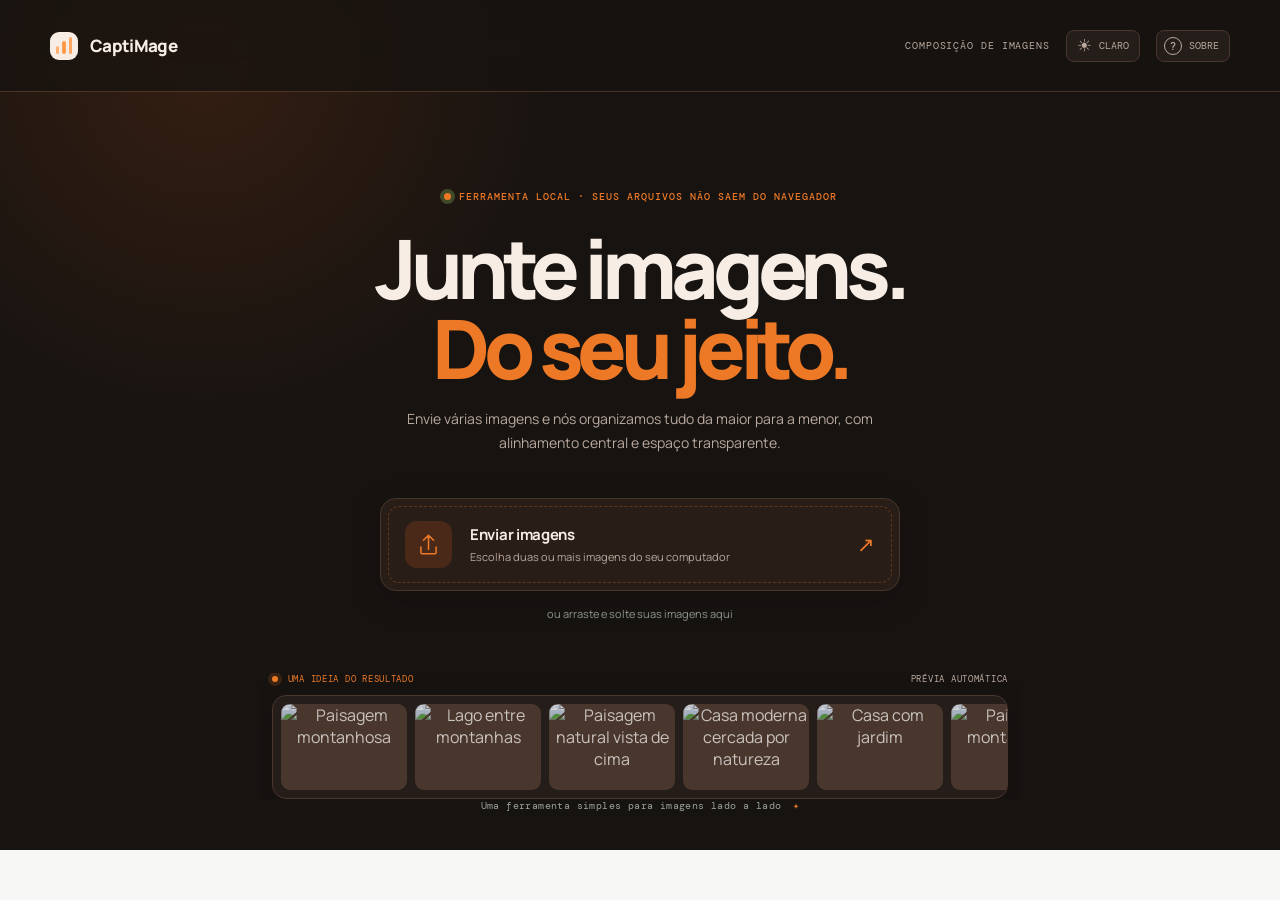
==== commit 8a20705e: "small changes" ====
--- a/index.html
+++ b/index.html
@@ -1,5 +1,6 @@
 <!DOCTYPE html>
 <html lang="pt-BR">
+
 <head>
   <meta charset="UTF-8" />
   <meta name="viewport" content="width=device-width, initial-scale=1.0" />
@@ -8,10 +9,14 @@
   <link rel="icon" type="image/svg+xml" href="favicon.svg" />
   <link rel="preconnect" href="https://fonts.googleapis.com" />
   <link rel="preconnect" href="https://fonts.gstatic.com" crossorigin />
-  <link href="https://fonts.googleapis.com/css2?family=DM+Mono:wght@400;500&family=Manrope:wght@400;500;600;700;800&display=swap" rel="stylesheet" />
+  <link
+    href="https://fonts.googleapis.com/css2?family=DM+Mono:wght@400;500&family=Manrope:wght@400;500;600;700;800&display=swap"
+    rel="stylesheet" />
   <link rel="stylesheet" href="css.css" />
 </head>
+
 <body>
+  <div class="scroll-fireworks-layer" id="scroll-fireworks-layer" aria-hidden="true"></div>
   <div class="history-toast-stack" id="history-toast-stack" aria-live="polite" aria-atomic="false"></div>
   <main class="app-shell">
     <header class="topbar">
@@ -21,21 +26,30 @@
       </a>
       <div class="topbar-tools">
         <span class="topbar-note">composição de imagens</span>
-        <button class="theme-toggle" id="theme-toggle" type="button" aria-pressed="false" aria-label="Ativar modo escuro">
+        <button class="theme-toggle" id="theme-toggle" type="button" aria-pressed="false"
+          aria-label="Ativar modo escuro">
           <span class="theme-toggle-icon" aria-hidden="true">☾</span>
           <span class="theme-toggle-label">escuro</span>
         </button>
+        <button class="about-button" id="about-button" type="button" aria-haspopup="dialog">
+          <span class="about-button-icon" aria-hidden="true">?</span>
+          <span>Sobre</span>
+        </button>
       </div>
     </header>
 
     <section class="hero" aria-labelledby="page-title">
       <div class="eyebrow"><span></span> ferramenta local · seus arquivos não saem do navegador</div>
       <h1 id="page-title">Junte imagens.<br /><em>Do seu jeito.</em></h1>
-      <p class="intro">Envie várias imagens e nós organizamos tudo da maior para a menor, com alinhamento central e espaço transparente.</p>
+      <p class="intro">Envie várias imagens e nós organizamos tudo da maior para a menor, com alinhamento central e
+        espaço transparente.</p>
 
       <label class="upload-card" for="image-input" id="upload-card">
         <span class="upload-icon" aria-hidden="true">
-          <svg viewBox="0 0 32 32" fill="none"><path d="M16 22V5m0 0-6 6m6-6 6 6M7 19v6.5A1.5 1.5 0 0 0 8.5 27h15a1.5 1.5 0 0 0 1.5-1.5V19" stroke="currentColor" stroke-width="1.8" stroke-linecap="round" stroke-linejoin="round"/></svg>
+          <svg viewBox="0 0 32 32" fill="none">
+            <path d="M16 22V5m0 0-6 6m6-6 6 6M7 19v6.5A1.5 1.5 0 0 0 8.5 27h15a1.5 1.5 0 0 0 1.5-1.5V19"
+              stroke="currentColor" stroke-width="1.8" stroke-linecap="round" stroke-linejoin="round" />
+          </svg>
         </span>
         <span class="upload-copy">
           <strong>Enviar imagens</strong>
@@ -54,16 +68,36 @@
         </div>
         <div class="demo-window">
           <div class="demo-track">
-            <figure class="demo-image"><img src="https://images.unsplash.com/photo-1494790108377-be9c29b29330?auto=format&fit=crop&w=720&q=80" alt="Pessoa sorrindo" /></figure>
-            <figure class="demo-image"><img src="https://images.unsplash.com/photo-1500648767791-00dcc994a43e?auto=format&fit=crop&w=720&q=80" alt="Pessoa sorrindo" /></figure>
-            <figure class="demo-image"><img src="https://images.unsplash.com/photo-1503376780353-7e6692767b70?auto=format&fit=crop&w=960&q=80" alt="Carro esportivo" /></figure>
-            <figure class="demo-image"><img src="https://images.unsplash.com/photo-1549317661-bd32c8ce0db2?auto=format&fit=crop&w=960&q=80" alt="Carro em uma estrada" /></figure>
-            <figure class="demo-image"><img src="https://images.unsplash.com/photo-1493238792000-8113da705763?auto=format&fit=crop&w=960&q=80" alt="Carro clássico" /></figure>
-            <figure class="demo-image"><img src="https://images.unsplash.com/photo-1494790108377-be9c29b29330?auto=format&fit=crop&w=720&q=80" alt="Pessoa sorrindo" /></figure>
-            <figure class="demo-image"><img src="https://images.unsplash.com/photo-1500648767791-00dcc994a43e?auto=format&fit=crop&w=720&q=80" alt="Pessoa sorrindo" /></figure>
-            <figure class="demo-image"><img src="https://images.unsplash.com/photo-1503376780353-7e6692767b70?auto=format&fit=crop&w=960&q=80" alt="Carro esportivo" /></figure>
-            <figure class="demo-image"><img src="https://images.unsplash.com/photo-1549317661-bd32c8ce0db2?auto=format&fit=crop&w=960&q=80" alt="Carro em uma estrada" /></figure>
-            <figure class="demo-image"><img src="https://images.unsplash.com/photo-1493238792000-8113da705763?auto=format&fit=crop&w=960&q=80" alt="Carro clássico" /></figure>
+            <figure class="demo-image"><img loading="lazy" decoding="async"
+                src="https://images.unsplash.com/photo-1500534623283-312aade485b7?auto=format&fit=crop&w=720&q=80"
+                alt="Paisagem montanhosa" /></figure>
+            <figure class="demo-image"><img loading="lazy" decoding="async"
+                src="https://images.unsplash.com/photo-1470770841072-f978cf4d019e?auto=format&fit=crop&w=720&q=80"
+                alt="Lago entre montanhas" /></figure>
+            <figure class="demo-image"><img loading="lazy" decoding="async"
+                src="https://images.unsplash.com/photo-1501854140801-50d01698950b?auto=format&fit=crop&w=960&q=80"
+                alt="Paisagem natural vista de cima" /></figure>
+            <figure class="demo-image"><img loading="lazy" decoding="async"
+                src="https://images.unsplash.com/photo-1600585154340-be6161a56a0c?auto=format&fit=crop&w=960&q=80"
+                alt="Casa moderna cercada por natureza" /></figure>
+            <figure class="demo-image"><img loading="lazy" decoding="async"
+                src="https://images.unsplash.com/photo-1564013799919-ab600027ffc6?auto=format&fit=crop&w=960&q=80"
+                alt="Casa com jardim" /></figure>
+            <figure class="demo-image"><img loading="lazy" decoding="async"
+                src="https://images.unsplash.com/photo-1500534623283-312aade485b7?auto=format&fit=crop&w=720&q=80"
+                alt="Paisagem montanhosa" /></figure>
+            <figure class="demo-image"><img loading="lazy" decoding="async"
+                src="https://images.unsplash.com/photo-1470770841072-f978cf4d019e?auto=format&fit=crop&w=720&q=80"
+                alt="Lago entre montanhas" /></figure>
+            <figure class="demo-image"><img loading="lazy" decoding="async"
+                src="https://images.unsplash.com/photo-1501854140801-50d01698950b?auto=format&fit=crop&w=960&q=80"
+                alt="Paisagem natural vista de cima" /></figure>
+            <figure class="demo-image"><img loading="lazy" decoding="async"
+                src="https://images.unsplash.com/photo-1600585154340-be6161a56a0c?auto=format&fit=crop&w=960&q=80"
+                alt="Casa moderna cercada por natureza" /></figure>
+            <figure class="demo-image"><img loading="lazy" decoding="async"
+                src="https://images.unsplash.com/photo-1564013799919-ab600027ffc6?auto=format&fit=crop&w=960&q=80"
+                alt="Casa com jardim" /></figure>
           </div>
         </div>
       </section>
@@ -77,13 +111,21 @@
         </div>
         <div class="actions">
           <button class="button button-secondary" id="add-more" type="button">+ Adicionar mais</button>
-          <button class="button button-secondary" id="highlight-toggle" type="button" aria-pressed="false" disabled>✦ Highlight</button>
-          <button class="button button-secondary" id="vertical-toggle" type="button" aria-pressed="false">↕ Vertical</button>
-          <button class="button button-secondary copy-button" id="copy-button" type="button" aria-label="Copiar imagem atual" title="Copiar imagem atual" disabled>
+          <button class="button button-secondary" id="highlight-toggle" type="button" aria-pressed="false" disabled>✦
+            Highlight</button>
+          <button class="button button-secondary" id="vertical-toggle" type="button" aria-pressed="false">↕
+            Vertical</button>
+          <button class="button button-secondary copy-button" id="copy-button" type="button"
+            aria-label="Copiar imagem atual" title="Copiar imagem atual" disabled>
             <span id="copy-label">Copiar</span>
-            <svg viewBox="0 0 24 24" aria-hidden="true"><rect x="8" y="8" width="11" height="11" rx="2" fill="none" stroke="currentColor" stroke-width="1.7"/><path d="M16 8V6.8A1.8 1.8 0 0 0 14.2 5H6.8A1.8 1.8 0 0 0 5 6.8v7.4A1.8 1.8 0 0 0 6.8 16H8" fill="none" stroke="currentColor" stroke-width="1.7" stroke-linecap="round"/></svg>
+            <svg viewBox="0 0 24 24" aria-hidden="true">
+              <rect x="8" y="8" width="11" height="11" rx="2" fill="none" stroke="currentColor" stroke-width="1.7" />
+              <path d="M16 8V6.8A1.8 1.8 0 0 0 14.2 5H6.8A1.8 1.8 0 0 0 5 6.8v7.4A1.8 1.8 0 0 0 6.8 16H8" fill="none"
+                stroke="currentColor" stroke-width="1.7" stroke-linecap="round" />
+            </svg>
           </button>
-          <button class="button button-primary" id="export-button" type="button"><span>Exportar</span><span aria-hidden="true">↓</span></button>
+          <button class="button button-primary" id="export-button" type="button"><span>Exportar</span><span
+              aria-hidden="true">↓</span></button>
         </div>
       </div>
 
@@ -97,14 +139,17 @@
 
       <div class="controls-panel">
         <div class="control-block color-block">
-          <div class="control-title"><span id="color-context-label">Cor do vazio</span> <span id="color-value">transparente</span></div>
+          <div class="control-title"><span id="color-context-label">Cor do vazio</span> <span
+              id="color-value">transparente</span></div>
           <div class="color-editor">
             <div class="color-editor-left">
               <div class="color-targets" role="tablist" aria-label="Escolher o tipo de cor">
-                <button class="color-target-button is-active" id="empty-color-target" type="button" role="tab" aria-selected="true" data-color-target="empty">
+                <button class="color-target-button is-active" id="empty-color-target" type="button" role="tab"
+                  aria-selected="true" data-color-target="empty">
                   <span>Cor do vazio</span><strong id="empty-color-summary">transparente</strong>
                 </button>
-                <button class="color-target-button" id="border-color-target" type="button" role="tab" aria-selected="false" data-color-target="border">
+                <button class="color-target-button" id="border-color-target" type="button" role="tab"
+                  aria-selected="false" data-color-target="border">
                   <span>Cor da borda</span><strong id="border-color-summary">#FFFFFF</strong>
                 </button>
               </div>
@@ -115,27 +160,41 @@
                 <label>B<input id="blue-input" type="number" min="0" max="255" value="0" /></label>
               </div>
               <span class="erase-status" id="erase-status">Cor apagada: ()</span>
-              <div class="transparency-control">
-                <div class="transparency-label"><span>transparência</span><strong id="transparency-value">—</strong></div>
-                <input id="transparency-slider" type="range" min="0" max="100" value="0" aria-label="Transparência da cor selecionada" disabled />
-              </div>
-              <button class="erase-color-button" id="erase-border-button" type="button" aria-pressed="false" disabled>Apagar bordas</button>
-              <button class="erase-color-button" id="erase-color-button" type="button" disabled>Apagar cores</button>
-              <button class="erase-color-button rescale-button" id="rescale-button" type="button" disabled>Reescalar</button>
+              <div class="erased-colors-list" id="erased-colors-list" role="listbox" aria-label="Cores apagadas" aria-multiselectable="true" hidden></div>
+              <button class="erase-reset-button" id="erase-reset-button" type="button" disabled>Reset</button>
             </div>
             <div class="color-editor-right">
               <div class="color-topline">
                 <label class="hex-color" title="Editar código HEX">
                   <span>HEX</span>
-                  <input id="hex-input" type="text" inputmode="text" maxlength="7" placeholder="#B8EC86" spellcheck="false" aria-label="Código HEX da cor" />
+                  <input id="hex-input" type="text" inputmode="text" maxlength="7" placeholder="#B8EC86"
+                    spellcheck="false" aria-label="Código HEX da cor" />
                 </label>
-                <button class="transparent-button is-active" id="transparent-toggle" type="button" aria-pressed="true">transparente</button>
+                <button class="transparent-button is-active" id="transparent-toggle" type="button"
+                  aria-pressed="true">transparente</button>
               </div>
-              <div class="color-surface is-transparent" id="color-surface" role="button" tabindex="0" aria-label="Escolher saturação e luminosidade da cor">
+              <div class="color-surface is-transparent" id="color-surface" role="button" tabindex="0"
+                aria-label="Escolher saturação e luminosidade da cor">
                 <span class="color-surface-cursor" id="color-surface-cursor"></span>
               </div>
-              <input class="hue-slider" id="hue-slider" type="range" min="0" max="360" value="100" aria-label="Escolher matiz da cor" />
-            </div>
+            </div>
+          </div>
+          <div class="color-sliders-row" aria-label="Controles de cor">
+            <div class="transparency-control">
+              <div class="transparency-label"><span>transparência</span><strong id="transparency-value">—</strong></div>
+              <input id="transparency-slider" type="range" min="0" max="100" value="0"
+                aria-label="Transparência da cor selecionada" disabled />
+            </div>
+            <div class="hue-control">
+              <div class="slider-label">cor</div>
+              <input class="hue-slider" id="hue-slider" type="range" min="0" max="360" value="100"
+                aria-label="Escolher matiz da cor" />
+            </div>
+          </div>
+          <div class="erase-actions" aria-label="Ações de remoção e escala">
+            <button class="erase-color-button" id="erase-border-button" type="button" aria-pressed="false" disabled>Apagar bordas</button>
+            <button class="erase-color-button" id="erase-color-button" type="button" disabled>Apagar cores</button>
+            <button class="erase-color-button rescale-button" id="rescale-button" type="button" disabled>Reescalar</button>
           </div>
         </div>
 
@@ -143,26 +202,46 @@
           <div class="control-title">Ordem e alinhamento</div>
           <div class="layout-subtitle">ordem das imagens</div>
           <div class="layout-options" role="radiogroup" aria-label="Ordem das imagens">
-            <button class="layout-button is-active" type="button" data-order="desc" role="radio" aria-checked="true"><span>↗</span> maior → menor</button>
-            <button class="layout-button" type="button" data-order="asc" role="radio" aria-checked="false"><span>↘</span> menor → maior</button>
+            <button class="layout-button is-active" type="button" data-order="desc" role="radio"
+              aria-checked="true"><span>↗</span> maior → menor</button>
+            <button class="layout-button" type="button" data-order="asc" role="radio"
+              aria-checked="false"><span>↘</span> menor → maior</button>
           </div>
           <div class="layout-subtitle alignment-subtitle">alinhamento vertical</div>
           <div class="layout-options alignment-options" role="radiogroup" aria-label="Alinhamento vertical">
-            <button class="layout-button align-button is-active" type="button" data-align="center" role="radio" aria-checked="true"><span>↕</span> centralizado</button>
-            <button class="layout-button align-button" type="button" data-align="top" role="radio" aria-checked="false"><span>↑</span> para cima</button>
-            <button class="layout-button align-button" type="button" data-align="bottom" role="radio" aria-checked="false"><span>↓</span> para baixo</button>
+            <button class="layout-button align-button" type="button" data-align="top" role="radio"
+              aria-checked="false"><span>↑</span> para cima</button>
+            <button class="layout-button align-button is-active" type="button" data-align="center" role="radio"
+              aria-checked="true"><span>↕</span> centralizado</button>
+            <button class="layout-button align-button" type="button" data-align="bottom" role="radio"
+              aria-checked="false"><span>↓</span> para baixo</button>
+          </div>
+          <div class="layout-subtitle horizontal-alignment-subtitle">alinhamento horizontal</div>
+          <div class="layout-options alignment-options" role="radiogroup" aria-label="Alinhamento horizontal">
+            <button class="layout-button horizontal-align-button" type="button" data-horizontal-align="left" role="radio"
+              aria-checked="false" disabled><span>←</span> esquerda</button>
+            <button class="layout-button horizontal-align-button is-active" type="button" data-horizontal-align="center" role="radio"
+              aria-checked="true" disabled><span>↔</span> centralizado</button>
+            <button class="layout-button horizontal-align-button" type="button" data-horizontal-align="right" role="radio"
+              aria-checked="false" disabled><span>→</span> direita</button>
           </div>
           <div class="layout-subtitle border-subtitle">borda das imagens</div>
           <div class="border-fields">
             <div class="border-row border-row-wide">
-              <label class="border-field"><span>espessura de borda</span><input id="border-thickness-input" type="number" min="0" max="200" step="1" value="0" /></label>
-              <label class="border-field"><span>raio de borda (geral)</span><input id="border-radius-general-input" type="number" min="0" max="1000" step="1" value="0" /></label>
+              <label class="border-field"><span>espessura de borda</span><input id="border-thickness-input"
+                  type="number" min="0" max="200" step="1" value="0" /></label>
+              <label class="border-field"><span>raio de borda (geral)</span><input id="border-radius-general-input"
+                  type="number" min="0" max="1000" step="1" value="0" /></label>
             </div>
             <div class="border-row border-row-corners">
-              <label class="border-field"><span>raio superior esquerdo</span><input id="border-radius-top-left-input" type="number" min="0" max="1000" step="1" value="0" /></label>
-              <label class="border-field"><span>raio inferior esquerdo</span><input id="border-radius-bottom-left-input" type="number" min="0" max="1000" step="1" value="0" /></label>
-              <label class="border-field"><span>raio inferior direito</span><input id="border-radius-bottom-right-input" type="number" min="0" max="1000" step="1" value="0" /></label>
-              <label class="border-field"><span>raio superior direito</span><input id="border-radius-top-right-input" type="number" min="0" max="1000" step="1" value="0" /></label>
+              <label class="border-field"><span>raio superior esquerdo</span><input id="border-radius-top-left-input"
+                  type="number" min="0" max="1000" step="1" value="0" /></label>
+              <label class="border-field"><span>raio inferior esquerdo</span><input id="border-radius-bottom-left-input"
+                  type="number" min="0" max="1000" step="1" value="0" /></label>
+              <label class="border-field"><span>raio inferior direito</span><input id="border-radius-bottom-right-input"
+                  type="number" min="0" max="1000" step="1" value="0" /></label>
+              <label class="border-field"><span>raio superior direito</span><input id="border-radius-top-right-input"
+                  type="number" min="0" max="1000" step="1" value="0" /></label>
             </div>
           </div>
         </div>
@@ -188,22 +267,31 @@
           </div>
           <div class="spacing-controls">
             <div class="spacing-control-row">
-              <label class="spacing-input-label" for="spacing-input">espaço <strong id="selected-image-label">—</strong></label>
+              <label class="spacing-input-label" for="spacing-input">espaço <strong
+                  id="selected-image-label">—</strong></label>
               <input id="spacing-input" type="number" min="0" step="1" value="0" aria-label="Espaço em pixels" />
               <span class="px-suffix">px</span>
-              <button class="button button-secondary compact-button" id="apply-spacing" type="button">Aplicar espaço</button>
+              <button class="button button-secondary compact-button" id="apply-spacing" type="button">Aplicar
+                espaço</button>
             </div>
             <div class="spacing-control-row">
               <label class="spacing-input-label" for="padding-input">padding geral</label>
               <input id="padding-input" type="number" min="0" step="1" value="0" aria-label="Padding geral em pixels" />
               <span class="px-suffix">px</span>
-              <button class="button button-secondary compact-button" id="apply-padding" type="button">Aplicar padding</button>
-            </div>
-            <button class="button button-secondary compact-button" id="select-all-gaps" type="button">Selecionar todos</button>
-          </div>
-        </div>
-        <button class="delete-image-button" id="delete-image-button" type="button" aria-label="Apagar imagem selecionada" title="Apagar imagem selecionada" disabled>
-          <svg viewBox="0 0 24 24" aria-hidden="true"><path d="M4 7h16m-10 4v6m4-6v6M9 7V4.8c0-.44.36-.8.8-.8h4.4c.44 0 .8.36.8.8V7m-9 0 .8 13.2c.03.45.4.8.85.8h8.7c.45 0 .82-.35.85-.8L18 7" fill="none" stroke="currentColor" stroke-width="1.7" stroke-linecap="round" stroke-linejoin="round"/></svg>
+              <button class="button button-secondary compact-button" id="apply-padding" type="button">Aplicar
+                padding</button>
+            </div>
+            <button class="button button-secondary compact-button" id="select-all-gaps" type="button">Selecionar
+              todos</button>
+          </div>
+        </div>
+        <button class="delete-image-button" id="delete-image-button" type="button"
+          aria-label="Apagar imagem selecionada" title="Apagar imagem selecionada" disabled>
+          <svg viewBox="0 0 24 24" aria-hidden="true">
+            <path
+              d="M4 7h16m-10 4v6m4-6v6M9 7V4.8c0-.44.36-.8.8-.8h4.4c.44 0 .8.36.8.8V7m-9 0 .8 13.2c.03.45.4.8.85.8h8.7c.45 0 .82-.35.85-.8L18 7"
+              fill="none" stroke="currentColor" stroke-width="1.7" stroke-linecap="round" stroke-linejoin="round" />
+          </svg>
         </button>
       </div>
 
@@ -212,6 +300,69 @@
 
     <footer class="footer">Uma ferramenta simples para imagens lado a lado <span>✦</span></footer>
   </main>
+
+  <div class="about-overlay" id="about-overlay" hidden>
+    <section class="about-dialog" role="dialog" aria-modal="true" aria-labelledby="about-title">
+      <div class="about-dialog-header">
+        <div>
+          <div class="eyebrow"><span></span> manual rápido</div>
+          <h2 id="about-title">Como usar o CaptiMage</h2>
+          <p>Monte uma composição de imagens, ajuste cada detalhe e exporte o resultado sem sair do navegador.</p>
+        </div>
+        <button class="about-close" id="about-close" type="button" aria-label="Fechar manual">×</button>
+      </div>
+
+      <div class="about-grid">
+        <article class="about-card about-card-wide">
+          <span class="about-card-kicker">histórico</span>
+          <h3>Voltar e avançar</h3>
+          <p>Desfaça ou refaça alterações feitas na composição.</p>
+          <div class="shortcut-list">
+            <div class="shortcut-row"><span>Voltar</span><span><kbd>Ctrl</kbd><b>+</b><kbd>Z</kbd></span></div>
+            <div class="shortcut-row"><span>Avançar</span><span><kbd>Ctrl</kbd><b>+</b><kbd>Shift</kbd><b>+</b><kbd>Z</kbd></span></div>
+          </div>
+        </article>
+
+        <article class="about-card">
+          <span class="about-card-kicker">começar</span>
+          <h3>Adicionar imagens</h3>
+          <p>Clique em <strong>Enviar imagens</strong>, arraste arquivos para a página ou cole uma imagem com <kbd>Ctrl</kbd> + <kbd>V</kbd>.</p>
+        </article>
+
+        <article class="about-card">
+          <span class="about-card-kicker">composição</span>
+          <h3>Ordem e direção</h3>
+          <p>Escolha maior → menor, menor → maior ou ative o modo vertical. No modo vertical, escolha o alinhamento horizontal.</p>
+        </article>
+
+        <article class="about-card">
+          <span class="about-card-kicker">seleção</span>
+          <h3>Selecionar imagens</h3>
+          <p>Clique para selecionar. Use <kbd>Ctrl</kbd> para várias imagens e <kbd>Shift</kbd> para selecionar um intervalo.</p>
+        </article>
+
+        <article class="about-card">
+          <span class="about-card-kicker">organizar</span>
+          <h3>Reordenar e mover</h3>
+          <p>Arraste uma imagem na prévia ou na lista inferior para mudar sua posição. Use o botão direito na prévia para navegar.</p>
+        </article>
+
+        <article class="about-card">
+          <span class="about-card-kicker">acabamento</span>
+          <h3>Cores e bordas</h3>
+          <p>Configure a cor do vazio, transparência, bordas, raios e espaçamento. <strong>Apagar cores</strong> permite escolher cores diretamente na prévia.</p>
+        </article>
+
+        <article class="about-card">
+          <span class="about-card-kicker">resultado</span>
+          <h3>Copiar e exportar</h3>
+          <p>Use <strong>Copiar</strong> para enviar a composição para a área de transferência ou <strong>Exportar</strong> para salvar um arquivo.</p>
+        </article>
+      </div>
+      <div class="about-dialog-footer">Dica: todos os valores numéricos podem ser confirmados com <kbd>Enter</kbd>.</div>
+    </section>
+  </div>
   <script src="javascript.js"></script>
 </body>
+
 </html>
--- a/css.css
+++ b/css.css
@@ -14,9 +14,16 @@
   --ease-spring: cubic-bezier(.34, 1.56, .64, 1);
 }
 
-* { box-sizing: border-box; }
-
-html { min-width: 320px; background: var(--paper); scroll-behavior: smooth; scrollbar-color: var(--scroll-thumb) var(--scroll-track); }
+* {
+  box-sizing: border-box;
+}
+
+html {
+  min-width: 320px;
+  background: var(--paper);
+  scroll-behavior: smooth;
+  scrollbar-color: var(--scroll-thumb) var(--scroll-track);
+}
 
 body {
   margin: 0;
@@ -31,20 +38,84 @@
   transition: color .45s var(--ease-out), background .45s var(--ease-out);
 }
 
-* { scrollbar-color: var(--scroll-thumb) var(--scroll-track); scrollbar-width: thin; }
-*::-webkit-scrollbar { width: 13px; height: 13px; }
-*::-webkit-scrollbar-track { background: var(--scroll-track); }
-*::-webkit-scrollbar-thumb { border: 3px solid var(--scroll-track); border-radius: 999px; background: var(--scroll-thumb); }
-*::-webkit-scrollbar-thumb:hover { background: var(--scroll-thumb-hover); }
-*::-webkit-scrollbar-corner { background: var(--scroll-track); }
-
-button, input { font: inherit; }
-button { cursor: pointer; }
-input[type="number"] { appearance: textfield; -moz-appearance: textfield; }
+* {
+  scrollbar-color: var(--scroll-thumb) var(--scroll-track);
+  scrollbar-width: thin;
+}
+
+*::-webkit-scrollbar {
+  width: 13px;
+  height: 13px;
+}
+
+*::-webkit-scrollbar-track {
+  background: var(--scroll-track);
+}
+
+*::-webkit-scrollbar-thumb {
+  border: 3px solid var(--scroll-track);
+  border-radius: 999px;
+  background: var(--scroll-thumb);
+}
+
+*::-webkit-scrollbar-thumb:hover {
+  background: var(--scroll-thumb-hover);
+}
+
+*::-webkit-scrollbar-corner {
+  background: var(--scroll-track);
+}
+
+button,
+input {
+  font: inherit;
+}
+
+button {
+  cursor: pointer;
+}
+
+input[type="number"] {
+  appearance: textfield;
+  -moz-appearance: textfield;
+}
+
 input[type="number"]::-webkit-inner-spin-button,
-input[type="number"]::-webkit-outer-spin-button { margin: 0; appearance: none; -webkit-appearance: none; }
-
-.app-shell { width: min(1180px, calc(100% - 64px)); margin: 0 auto; }
+input[type="number"]::-webkit-outer-spin-button {
+  margin: 0;
+  appearance: none;
+  -webkit-appearance: none;
+}
+
+.app-shell {
+  position: relative;
+  z-index: 1;
+  width: min(1180px, calc(100% - 64px));
+  margin: 0 auto;
+}
+
+.scroll-fireworks-layer {
+  position: fixed;
+  inset: 0;
+  z-index: 0;
+  overflow: hidden;
+  pointer-events: none;
+}
+
+.scroll-firework-star {
+  position: absolute;
+  left: var(--start-x);
+  top: var(--start-y);
+  display: grid;
+  width: 10px;
+  height: 10px;
+  place-items: center;
+  color: var(--accent);
+  font: 700 14px/1 "Segoe UI Symbol", "Arial Unicode MS", sans-serif;
+  opacity: 0;
+  text-shadow: 0 0 5px color-mix(in srgb, var(--accent) 100%, transparent), 0 0 14px color-mix(in srgb, var(--accent) 82%, transparent), 0 0 28px color-mix(in srgb, var(--accent) 48%, transparent);
+  animation: scroll-firework-star .9s var(--star-delay) var(--ease-out) both;
+}
 
 .topbar {
   width: 100vw;
@@ -58,35 +129,389 @@
   position: sticky;
   top: 0;
   z-index: 20;
-  background: rgba(247,248,245,.76);
+  background: rgba(247, 248, 245, .76);
   backdrop-filter: blur(18px) saturate(1.15);
 }
 
-.brand { display: inline-flex; align-items: center; gap: 12px; color: var(--ink); text-decoration: none; font-weight: 800; letter-spacing: -0.04em; font-size: 17px; transition: color .2s ease; }
-.brand:hover { color: var(--accent-dark); }
-.brand-mark { width: 28px; height: 28px; border-radius: 9px; display: inline-flex; gap: 3px; justify-content: center; align-items: end; padding: 6px; background: var(--ink); }
-.brand-mark i { display: block; width: 4px; border-radius: 4px; background: var(--accent); }
-.brand-mark i:nth-child(1) { height: 8px; opacity: .72; }
-.brand-mark i:nth-child(2) { height: 13px; }
-.brand-mark i:nth-child(3) { height: 17px; opacity: .84; }
-.brand-mark { transition: transform .45s var(--ease-spring), box-shadow .3s ease; }
-.brand:hover .brand-mark { transform: rotate(-5deg) scale(1.08); box-shadow: 0 7px 18px rgba(60,109,46,.2); }
-.topbar-note { color: var(--muted); font-family: "DM Mono", monospace; font-size: 10px; letter-spacing: .09em; text-transform: uppercase; }
-.topbar-tools { display: flex; align-items: center; gap: 16px; }
-.theme-toggle { display: inline-flex; align-items: center; gap: 7px; min-height: 32px; padding: 0 10px; border: 1px solid var(--line); border-radius: 8px; color: var(--muted); background: var(--card); font: 10px "DM Mono", monospace; text-transform: uppercase; transition: border-color .2s, color .2s, background .2s, transform .2s; }
-.theme-toggle:hover { border-color: var(--accent-dark); color: var(--accent-dark); transform: translateY(-1px); }
-.theme-toggle-icon { font: 17px "Manrope", sans-serif; line-height: 1; transition: transform .5s var(--ease-spring); }
-body.dark-theme .topbar { background: rgba(23,19,17,.76); }
-body.dark-theme .brand:hover .brand-mark { box-shadow: 0 7px 18px rgba(237,121,38,.2); }
-body.dark-theme .theme-toggle-icon { transform: rotate(180deg); }
-
-.hero { max-width: 760px; margin: 98px auto 0; text-align: center; }
-.eyebrow { display: flex; align-items: center; gap: 8px; color: var(--accent-dark); font: 500 10px "DM Mono", monospace; letter-spacing: .1em; text-transform: uppercase; }
-.hero .eyebrow { justify-content: center; }
-.eyebrow > span { width: 7px; height: 7px; border-radius: 50%; background: var(--accent-dark); box-shadow: 0 0 0 4px rgba(166, 232, 107, .25); }
-h1 { margin: 25px 0 18px; font-size: clamp(48px, 7vw, 82px); line-height: .98; letter-spacing: -.075em; font-weight: 800; }
-h1 em { color: var(--accent-dark); font-style: normal; }
-.intro { max-width: 490px; margin: 0 auto; color: var(--muted); font-size: 14px; line-height: 1.75; }
+.brand {
+  display: inline-flex;
+  align-items: center;
+  gap: 12px;
+  color: var(--ink);
+  text-decoration: none;
+  font-weight: 800;
+  letter-spacing: -0.04em;
+  font-size: 17px;
+  transition: color .2s ease;
+}
+
+.brand:hover {
+  color: var(--accent-dark);
+}
+
+.brand-mark {
+  width: 28px;
+  height: 28px;
+  border-radius: 9px;
+  display: inline-flex;
+  gap: 3px;
+  justify-content: center;
+  align-items: end;
+  padding: 6px;
+  background: var(--ink);
+}
+
+.brand-mark i {
+  display: block;
+  width: 4px;
+  border-radius: 4px;
+  background: var(--accent);
+}
+
+.brand-mark i:nth-child(1) {
+  height: 8px;
+  opacity: .72;
+}
+
+.brand-mark i:nth-child(2) {
+  height: 13px;
+}
+
+.brand-mark i:nth-child(3) {
+  height: 17px;
+  opacity: .84;
+}
+
+.brand-mark {
+  transition: transform .45s var(--ease-spring), box-shadow .3s ease;
+}
+
+.brand:hover .brand-mark {
+  transform: rotate(-5deg) scale(1.08);
+  box-shadow: 0 7px 18px rgba(60, 109, 46, .2);
+}
+
+.topbar-note {
+  color: var(--muted);
+  font-family: "DM Mono", monospace;
+  font-size: 10px;
+  letter-spacing: .09em;
+  text-transform: uppercase;
+}
+
+.topbar-tools {
+  display: flex;
+  align-items: center;
+  gap: 16px;
+}
+
+.theme-toggle {
+  display: inline-flex;
+  align-items: center;
+  gap: 7px;
+  min-height: 32px;
+  padding: 0 10px;
+  border: 1px solid var(--line);
+  border-radius: 8px;
+  color: var(--muted);
+  background: var(--card);
+  font: 10px "DM Mono", monospace;
+  text-transform: uppercase;
+  transition: border-color .2s, color .2s, background .2s, transform .2s;
+}
+
+.theme-toggle:hover {
+  border-color: var(--accent-dark);
+  color: var(--accent-dark);
+  transform: translateY(-1px);
+}
+
+.theme-toggle-icon {
+  font: 17px "Manrope", sans-serif;
+  line-height: 1;
+  transition: transform .5s var(--ease-spring);
+}
+
+.about-button {
+  display: inline-flex;
+  align-items: center;
+  gap: 7px;
+  min-height: 32px;
+  padding: 0 10px 0 7px;
+  border: 1px solid var(--line);
+  border-radius: 8px;
+  color: var(--muted);
+  background: var(--card);
+  font: 10px "DM Mono", monospace;
+  text-transform: uppercase;
+  transition: border-color .2s ease, color .2s ease, background .2s ease, transform .2s var(--ease-spring), box-shadow .2s ease;
+}
+
+.about-button:hover {
+  border-color: var(--accent-dark);
+  color: var(--accent-dark);
+  transform: translateY(-1px);
+  box-shadow: 0 7px 18px color-mix(in srgb, var(--accent) 18%, transparent);
+}
+
+.about-button-icon {
+  display: grid;
+  width: 18px;
+  height: 18px;
+  place-items: center;
+  border: 1px solid currentColor;
+  border-radius: 50%;
+  font: 600 11px "Manrope", sans-serif;
+}
+
+body.modal-open {
+  overflow: hidden;
+}
+
+.about-overlay {
+  position: fixed;
+  inset: 0;
+  z-index: 100;
+  display: grid;
+  place-items: center;
+  padding: 24px;
+  background: rgba(15, 21, 17, .46);
+  backdrop-filter: blur(10px) saturate(.86);
+  animation: about-overlay-in .24s ease both;
+}
+
+.about-overlay[hidden] {
+  display: none;
+}
+
+.about-dialog {
+  width: min(780px, 100%);
+  max-height: min(760px, calc(100vh - 48px));
+  overflow: auto;
+  padding: 26px;
+  border: 1px solid color-mix(in srgb, var(--accent-dark) 28%, var(--line));
+  border-radius: 18px;
+  color: var(--ink);
+  background: color-mix(in srgb, var(--card) 92%, transparent);
+  box-shadow: 0 28px 90px rgba(0, 0, 0, .24), 0 0 0 1px rgba(255, 255, 255, .08) inset;
+  animation: about-dialog-in .42s var(--ease-out) both;
+  scrollbar-color: var(--scroll-thumb) var(--scroll-track);
+}
+
+.about-dialog-header {
+  display: flex;
+  align-items: flex-start;
+  justify-content: space-between;
+  gap: 24px;
+  padding-bottom: 20px;
+  border-bottom: 1px solid var(--line);
+}
+
+.about-dialog-header .eyebrow {
+  margin-bottom: 7px;
+}
+
+.about-dialog h2 {
+  margin: 0;
+  font-size: clamp(25px, 4vw, 36px);
+}
+
+.about-dialog-header p {
+  max-width: 560px;
+  margin: 10px 0 0;
+  color: var(--muted);
+  font-size: 12px;
+  line-height: 1.65;
+}
+
+.about-close {
+  display: grid;
+  flex: 0 0 34px;
+  width: 34px;
+  height: 34px;
+  place-items: center;
+  border: 1px solid var(--line);
+  border-radius: 9px;
+  color: var(--muted);
+  background: var(--paper);
+  font-size: 22px;
+  line-height: 1;
+  transition: border-color .2s ease, color .2s ease, transform .2s var(--ease-spring);
+}
+
+.about-close:hover {
+  border-color: var(--accent-dark);
+  color: var(--accent-dark);
+  transform: rotate(6deg) scale(1.05);
+}
+
+.about-grid {
+  display: grid;
+  grid-template-columns: repeat(2, minmax(0, 1fr));
+  gap: 10px;
+  margin-top: 18px;
+}
+
+.about-card {
+  min-width: 0;
+  padding: 15px;
+  border: 1px solid var(--line);
+  border-radius: 11px;
+  background: color-mix(in srgb, var(--paper) 58%, transparent);
+  transition: border-color .22s ease, transform .22s var(--ease-spring), box-shadow .22s ease;
+}
+
+.about-card:hover {
+  border-color: color-mix(in srgb, var(--accent-dark) 54%, var(--line));
+  transform: translateY(-2px);
+  box-shadow: 0 10px 24px color-mix(in srgb, var(--accent) 12%, transparent);
+}
+
+.about-card-wide {
+  grid-column: 1 / -1;
+}
+
+.about-card-kicker {
+  color: var(--accent-dark);
+  font: 8px "DM Mono", monospace;
+  letter-spacing: .1em;
+  text-transform: uppercase;
+}
+
+.about-card h3 {
+  margin: 6px 0 5px;
+  font-size: 14px;
+  letter-spacing: -.02em;
+}
+
+.about-card p {
+  margin: 0;
+  color: var(--muted);
+  font-size: 11px;
+  line-height: 1.6;
+}
+
+.about-card strong {
+  color: var(--ink);
+  font-weight: 700;
+}
+
+.shortcut-list {
+  display: grid;
+  gap: 6px;
+  margin-top: 12px;
+}
+
+.shortcut-row {
+  display: flex;
+  align-items: center;
+  justify-content: space-between;
+  gap: 15px;
+  color: var(--muted);
+  font-size: 11px;
+}
+
+.shortcut-row > span:last-child {
+  display: inline-flex;
+  align-items: center;
+  gap: 5px;
+}
+
+kbd {
+  min-width: 25px;
+  padding: 3px 6px;
+  border: 1px solid var(--line);
+  border-bottom-width: 2px;
+  border-radius: 5px;
+  color: var(--ink);
+  background: var(--card);
+  font: 9px "DM Mono", monospace;
+  text-align: center;
+}
+
+.shortcut-row b {
+  color: var(--muted);
+  font-weight: 400;
+}
+
+.about-dialog-footer {
+  margin-top: 16px;
+  padding-top: 14px;
+  border-top: 1px solid var(--line);
+  color: var(--muted);
+  font: 10px "DM Mono", monospace;
+}
+
+@keyframes about-overlay-in {
+  from { opacity: 0; }
+  to { opacity: 1; }
+}
+
+@keyframes about-dialog-in {
+  from { opacity: 0; transform: translateY(14px) scale(.98); }
+  to { opacity: 1; transform: translateY(0) scale(1); }
+}
+
+body.dark-theme .topbar {
+  background: rgba(23, 19, 17, .76);
+}
+
+body.dark-theme .brand:hover .brand-mark {
+  box-shadow: 0 7px 18px rgba(237, 121, 38, .2);
+}
+
+body.dark-theme .theme-toggle-icon {
+  transform: rotate(180deg);
+}
+
+.hero {
+  max-width: 760px;
+  margin: 98px auto 0;
+  text-align: center;
+}
+
+.eyebrow {
+  display: flex;
+  align-items: center;
+  gap: 8px;
+  color: var(--accent-dark);
+  font: 500 10px "DM Mono", monospace;
+  letter-spacing: .1em;
+  text-transform: uppercase;
+}
+
+.hero .eyebrow {
+  justify-content: center;
+}
+
+.eyebrow>span {
+  width: 7px;
+  height: 7px;
+  border-radius: 50%;
+  background: var(--accent-dark);
+  box-shadow: 0 0 0 4px rgba(166, 232, 107, .25);
+}
+
+h1 {
+  margin: 25px 0 18px;
+  font-size: clamp(48px, 7vw, 82px);
+  line-height: .98;
+  letter-spacing: -.075em;
+  font-weight: 800;
+}
+
+h1 em {
+  color: var(--accent-dark);
+  font-style: normal;
+}
+
+.intro {
+  max-width: 490px;
+  margin: 0 auto;
+  color: var(--muted);
+  font-size: 14px;
+  line-height: 1.75;
+}
 
 .upload-card {
   position: relative;
@@ -98,170 +523,1337 @@
   padding: 22px 24px;
   border: 1px solid #cfd8cf;
   border-radius: 16px;
-  background: rgba(255,255,255,.84);
+  background: rgba(255, 255, 255, .84);
   box-shadow: 0 8px 30px rgba(39, 67, 45, .04);
   text-align: left;
   cursor: pointer;
   transition: border-color .2s, transform .2s, box-shadow .2s, background .2s;
 }
-.upload-card:hover, .upload-card.is-dragging { border-color: var(--accent-dark); background: #fff; transform: translateY(-2px); box-shadow: var(--shadow); }
-.upload-card input { position: absolute; width: 1px; height: 1px; overflow: hidden; clip: rect(0,0,0,0); white-space: nowrap; }
-.upload-icon { display: grid; place-items: center; width: 47px; height: 47px; flex: 0 0 47px; border-radius: 12px; background: #e8f7d9; color: var(--accent-dark); }
-.upload-icon svg { width: 27px; height: 27px; }
-.upload-copy { display: grid; gap: 4px; }
-.upload-copy strong { font-size: 15px; letter-spacing: -.02em; }
-.upload-copy span { color: var(--muted); font-size: 11px; }
-.upload-arrow { margin-left: auto; font-size: 21px; color: var(--accent-dark); }
-.drop-hint { margin: 15px 0 0; color: #8b948d; font-size: 11px; }
-.demo-strip { width: min(100%, 760px); margin: 52px auto 0; padding: 0 12px; overflow: hidden; animation: soft-rise .7s .36s var(--ease-out) both; }
-.demo-heading { display: flex; justify-content: space-between; gap: 12px; margin-bottom: 10px; color: var(--muted); font: 9px "DM Mono", monospace; letter-spacing: .08em; text-transform: uppercase; }
-.demo-heading span:first-child { color: var(--accent-dark); }
-.demo-heading i { display: inline-block; width: 6px; height: 6px; margin-right: 4px; border-radius: 50%; background: currentColor; box-shadow: 0 0 0 4px color-mix(in srgb, currentColor 15%, transparent); }
-.demo-window { overflow: hidden; padding: 8px; border: 1px solid var(--line); border-radius: 14px; background: var(--card); box-shadow: 0 14px 34px rgba(31,52,35,.06); }
-.demo-track { display: flex; gap: 8px; width: max-content; animation: demo-scroll 25s linear infinite; }
-.demo-window:hover .demo-track { animation-play-state: paused; }
-.demo-image { width: 126px; height: 86px; flex: 0 0 126px; margin: 0; overflow: hidden; border-radius: 9px; background: var(--line); }
-.demo-image img { display: block; width: 100%; height: 100%; object-fit: cover; filter: saturate(.86); transition: transform .6s var(--ease-out), filter .3s ease; }
-.demo-image:hover img { transform: scale(1.08); filter: saturate(1.08); }
-body.dark-theme .demo-window { box-shadow: 0 14px 34px rgba(0,0,0,.22); }
-body.dark-theme .demo-image img { filter: saturate(.78) brightness(.82); }
-body.dark-theme .demo-image:hover img { filter: saturate(1) brightness(.95); }
-
-.workspace { margin: 100px 0 75px; }
-.workspace-heading { display: flex; align-items: end; justify-content: space-between; gap: 25px; margin-bottom: 25px; }
-h2 { margin: 9px 0 0; font-size: 32px; letter-spacing: -.06em; }
-.actions { display: flex; gap: 10px; }
-.button { display: inline-flex; align-items: center; justify-content: center; gap: 14px; min-height: 42px; padding: 0 16px; border: 0; border-radius: 9px; font-size: 12px; font-weight: 700; transition: transform .2s, box-shadow .2s; }
-.button:hover { transform: translateY(-1px); }
-.button-primary { padding: 0 18px; color: var(--ink); background: var(--accent); box-shadow: 0 4px 0 #85c353; }
-.button-primary:hover { box-shadow: 0 5px 0 #85c353, 0 8px 20px rgba(95, 152, 58, .16); }
-.button-secondary { color: var(--ink); background: #e9eee9; }
-.button-secondary.is-active { border: 1px solid var(--accent-dark); color: var(--accent-dark); background: #eaf8df; }
-.button:disabled { cursor: not-allowed; opacity: .42; }
-.copy-button svg { width: 16px; height: 16px; }
-.copy-button.is-confirmed { border-color: var(--accent-dark); color: var(--accent-dark); background: #eaf8df; }
-.composition-meta { display: flex; align-items: center; gap: 10px; margin-bottom: 10px; color: var(--muted); font: 10px "DM Mono", monospace; text-transform: uppercase; letter-spacing: .05em; }
-.meta-dot { width: 4px; height: 4px; border-radius: 50%; background: #b8c1ba; }
-.meta-spacer { flex: 1; }
-.sort-label strong { color: var(--accent-dark); font-weight: 500; }
-.controls-panel { display: grid; grid-template-columns: minmax(250px, .8fr) minmax(420px, 1.2fr); gap: 12px; margin: 0 0 15px; }
-.control-block { padding: 15px 16px; border: 1px solid var(--line); border-radius: 12px; background: rgba(255,255,255,.72); }
-.control-title { margin-bottom: 12px; color: var(--muted); font: 10px "DM Mono", monospace; letter-spacing: .06em; text-transform: uppercase; }
-.control-title span { margin-left: 4px; color: var(--accent-dark); }
-.control-title #color-context-label { margin-left: 0; color: var(--muted); }
-.color-editor { display: grid; grid-template-columns: minmax(135px, .75fr) minmax(165px, 1.25fr); gap: 18px; }
-.color-editor-left { min-width: 0; }
-.color-editor-right { min-width: 0; }
-.color-targets { display: grid; grid-template-columns: repeat(2, minmax(0, 1fr)); gap: 7px; }
-.color-target-button { display: grid; gap: 5px; min-height: 54px; padding: 9px 8px; border: 1px solid var(--line); border-radius: 9px; color: var(--muted); background: rgba(255,255,255,.38); text-align: left; transition: transform .2s var(--ease-spring), border-color .25s ease, color .25s ease, background .25s ease, box-shadow .25s ease; }
-.color-target-button span { font: 8px "DM Mono", monospace; letter-spacing: .05em; text-transform: uppercase; }
-.color-target-button strong { overflow: hidden; color: var(--ink); font: 10px "DM Mono", monospace; text-overflow: ellipsis; white-space: nowrap; }
-.color-target-button:hover { transform: translateY(-1px); border-color: var(--accent-dark); }
-.color-target-button.is-active { border-color: var(--accent-dark); color: var(--accent-dark); background: #eaf8df; box-shadow: 0 5px 14px rgba(60,109,46,.1), inset 0 0 0 1px rgba(60,109,46,.08); }
-.color-target-button.is-active strong { color: var(--accent-dark); }
-.color-copy { display: grid; gap: 3px; min-width: 0; }
-.color-copy strong { font-size: 12px; }
-.color-copy span { color: var(--muted); font-size: 10px; white-space: nowrap; }
-.rgb-caption { margin-top: 12px; color: #8b958d; font: 8px "DM Mono", monospace; letter-spacing: .06em; text-transform: uppercase; }
-.rgb-fields { display: grid; gap: 5px; margin-top: 8px; }
-.rgb-fields label { display: grid; grid-template-columns: 14px minmax(0, 1fr); align-items: center; gap: 5px; color: var(--muted); font: 8px "DM Mono", monospace; text-transform: uppercase; }
-.rgb-fields input { width: 100%; height: 27px; padding: 0 4px; border: 1px solid #d6ddd6; border-radius: 5px; outline: none; color: var(--ink); background: #fff; font: 10px "DM Mono", monospace; }
-.rgb-fields input:focus { border-color: var(--accent-dark); box-shadow: 0 0 0 3px rgba(166, 232, 107, .22); }
-.erase-color-button { width: 100%; min-height: 30px; margin-top: 12px; padding: 0 8px; border: 1px solid #d6ddd6; border-radius: 6px; color: var(--ink); background: #e9eee9; font-size: 10px; font-weight: 700; }
-.erase-color-button:hover:not(:disabled), .erase-color-button.is-active { border-color: var(--accent-dark); color: var(--accent-dark); background: #eaf8df; }
-.erase-color-button:disabled { cursor: not-allowed; opacity: .48; }
-.rescale-button { margin-top: 7px; }
-.erase-status { display: block; min-height: 22px; margin-top: 6px; color: #8b958d; font: 8px "DM Mono", monospace; line-height: 1.35; }
-.transparency-control { margin-top: 11px; padding-top: 10px; border-top: 1px solid var(--line); }
-.transparency-label { display: flex; justify-content: space-between; gap: 8px; color: var(--muted); font: 8px "DM Mono", monospace; letter-spacing: .06em; text-transform: uppercase; }
-.transparency-label strong { color: var(--accent-dark); font-weight: 500; }
-#transparency-slider { display: block; width: 100%; height: 16px; margin-top: 6px; appearance: none; border: 0; border-radius: 8px; outline: none; background: linear-gradient(to right, rgba(166,232,107,1), rgba(166,232,107,0)); cursor: pointer; }
-#transparency-slider::-webkit-slider-thumb { width: 14px; height: 22px; appearance: none; border: 2px solid #fff; border-radius: 5px; background: var(--ink); box-shadow: 0 0 0 1px rgba(0,0,0,.35); }
-#transparency-slider::-moz-range-thumb { width: 10px; height: 18px; border: 2px solid #fff; border-radius: 5px; background: var(--ink); box-shadow: 0 0 0 1px rgba(0,0,0,.35); }
-#transparency-slider:disabled { cursor: not-allowed; opacity: .4; }
-.color-topline { display: flex; align-items: flex-end; gap: 8px; margin-bottom: 7px; }
-.hex-color { display: grid; flex: 1; gap: 3px; color: var(--muted); font: 8px "DM Mono", monospace; letter-spacing: .03em; text-transform: uppercase; }
-.hex-color input { width: 100%; height: 26px; padding: 0 7px; border: 1px solid #d6ddd6; border-radius: 6px; outline: none; color: var(--ink); background: #fff; font: 10px "DM Mono", monospace; text-transform: uppercase; }
-.hex-color input:focus { border-color: var(--accent-dark); box-shadow: 0 0 0 3px rgba(166, 232, 107, .22); }
-.hex-color input::placeholder { color: #a6afa7; }
-.transparent-button { align-self: flex-end; height: 26px; padding: 0 8px; border: 1px solid #d6ddd6; border-radius: 6px; color: var(--muted); background: transparent; font: 9px "DM Mono", monospace; text-transform: uppercase; white-space: nowrap; }
-.transparent-button.is-active { border-color: var(--accent-dark); color: var(--accent-dark); background: #eaf8df; }
-.layout-subtitle { margin: 0 0 6px; color: #8b958d; font: 9px "DM Mono", monospace; letter-spacing: .06em; text-transform: uppercase; }
-.alignment-subtitle { margin-top: 13px; }
-.layout-options { display: grid; grid-template-columns: repeat(2, 1fr); gap: 6px; }
-.alignment-options { grid-template-columns: repeat(3, minmax(0, 1fr)); }
-.layout-button { display: grid; align-content: center; justify-items: center; gap: 5px; min-height: 56px; padding: 7px 4px; border: 1px solid #e0e6e0; border-radius: 8px; color: var(--muted); background: #fafcf9; font-size: 10px; line-height: 1.25; }
-.layout-button span { color: #91a090; font-size: 16px; line-height: 1; }
-.layout-button.is-active { border-color: var(--accent-dark); color: var(--ink); background: #eaf8df; box-shadow: inset 0 0 0 1px rgba(60,109,46,.08); }
-.layout-button.is-active span { color: var(--accent-dark); }
-.layout-button:disabled { cursor: not-allowed; opacity: .42; }
-.border-subtitle { margin-top: 14px; }
-.border-fields { display: grid; gap: 8px; }
-.border-row { display: grid; gap: 6px; }
-.border-row-wide { grid-template-columns: repeat(2, minmax(0, 1fr)); }
-.border-row-corners { grid-template-columns: repeat(4, minmax(0, 1fr)); }
-.border-field { display: grid; gap: 5px; min-width: 0; color: var(--muted); font: 8px "DM Mono", monospace; line-height: 1.25; text-transform: uppercase; }
-.border-field span { min-height: 20px; }
-.border-field input { width: 100%; height: 31px; padding: 0 7px; border: 1px solid #d6ddd6; border-radius: 6px; outline: none; color: var(--ink); background: #fff; font: 11px "DM Mono", monospace; }
-.border-field input:focus { border-color: var(--accent-dark); box-shadow: 0 0 0 3px rgba(166,232,107,.22); }
-.color-surface { position: relative; width: 100%; aspect-ratio: 1 / 1; overflow: hidden; border: 1px solid #cbd4cb; border-radius: 8px; cursor: crosshair; background: linear-gradient(to top, #000, transparent), linear-gradient(to right, #fff, hsl(var(--picker-hue, 100) 100% 50%)); box-shadow: inset 0 0 0 3px rgba(255,255,255,.45); }
-.color-surface-cursor { position: absolute; left: 70%; top: 10%; width: 13px; height: 13px; border: 2px solid #fff; border-radius: 50%; box-shadow: 0 0 0 1px rgba(0,0,0,.6); transform: translate(-50%, -50%); pointer-events: none; }
-.hue-slider { display: block; width: 100%; height: 16px; margin-top: 9px; appearance: none; border: 0; border-radius: 8px; outline: none; background: linear-gradient(to right, #f00, #ff0, #0f0, #0ff, #00f, #f0f, #f00); cursor: pointer; }
-.hue-slider::-webkit-slider-thumb { width: 14px; height: 22px; appearance: none; border: 2px solid #fff; border-radius: 5px; background: var(--ink); box-shadow: 0 0 0 1px rgba(0,0,0,.35); }
-.hue-slider::-moz-range-thumb { width: 10px; height: 18px; border: 2px solid #fff; border-radius: 5px; background: var(--ink); box-shadow: 0 0 0 1px rgba(0,0,0,.35); }
-.canvas-frame { overflow: hidden; border: 1px solid var(--line); border-radius: 14px; background: #fff; box-shadow: var(--shadow); }
-.canvas-scroll { min-height: 280px; display: flex; align-items: center; padding: 24px; overflow: auto; cursor: grab; background-image: linear-gradient(45deg, #fafafa 25%, transparent 25%), linear-gradient(-45deg, #fafafa 25%, transparent 25%), linear-gradient(45deg, transparent 75%, #fafafa 75%), linear-gradient(-45deg, transparent 75%, #fafafa 75%); background-position: 0 0, 0 8px, 8px -8px, -8px 0; background-size: 16px 16px; }
-.canvas-stage { position: relative; flex: 0 0 auto; width: max-content; height: max-content; }
-canvas { display: block; max-width: none; height: auto; cursor: pointer; box-shadow: 0 3px 12px rgba(0,0,0,.08); }
-canvas.canvas-fade { animation: canvas-fade .5s var(--ease-out) both; }
-.canvas-scroll.is-dragging-scroll { cursor: grabbing; user-select: none; }
-.canvas-scroll.is-eyedropper, .canvas-scroll.is-eyedropper canvas { cursor: crosshair; }
-.canvas-selection-layer { position: absolute; inset: 0; z-index: 2; overflow: visible; pointer-events: none; }
-.canvas-selection { position: absolute; overflow: hidden; opacity: 0; border: 0 solid var(--accent-dark); box-shadow: 0 0 0 0 transparent; transition: opacity .18s ease, box-shadow .2s ease; }
-.canvas-selection.is-hovered { opacity: 1; border-width: var(--selection-thickness); box-shadow: 0 0 0 2px color-mix(in srgb, var(--accent-dark) 28%, transparent), 0 0 18px color-mix(in srgb, var(--accent-dark) 36%, transparent); }
-.canvas-selection.is-selected { z-index: 2; opacity: 1; border: var(--selection-thickness) solid color-mix(in srgb, var(--accent-dark) 55%, transparent); box-shadow: 0 0 14px color-mix(in srgb, var(--accent-dark) 30%, transparent); }
-.canvas-selection.is-pulse::after { content: ""; position: absolute; inset: 0; border-radius: inherit; background: linear-gradient(110deg, transparent 24%, color-mix(in srgb, var(--accent) 85%, white) 50%, transparent 76%); opacity: 0; animation: image-selection-flash .72s var(--ease-out) both; }
-.spacing-panel { display: grid; grid-template-columns: 1fr auto; align-items: center; gap: 20px; margin-top: 15px; padding: 15px 16px; border: 1px solid var(--line); border-radius: 12px; background: rgba(255,255,255,.72); }
-.spacing-panel-wrap { display: grid; grid-template-columns: minmax(0, 1fr) auto; align-items: stretch; gap: 10px; margin-top: 15px; }
-.spacing-panel-wrap .spacing-panel { margin-top: 0; }
-.spacing-heading { display: flex; align-items: center; gap: 14px; }
-.spacing-heading .control-title { margin: 0 0 5px; }
-.spacing-heading p { display: flex; align-items: center; min-height: 32px; margin: 0; color: var(--muted); font-size: 11px; line-height: 1.45; }
-.spacing-hint { color: #8b958d; font: 9px "DM Mono", monospace; text-transform: uppercase; white-space: nowrap; }
-.spacing-controls { display: flex; align-items: center; justify-content: flex-end; flex-wrap: wrap; gap: 10px; }
-.spacing-control-row { display: flex; align-items: center; gap: 6px; }
-.spacing-input-label { color: var(--muted); font: 10px "DM Mono", monospace; text-transform: uppercase; white-space: nowrap; }
-.spacing-input-label strong { color: var(--accent-dark); font-weight: 500; }
-.spacing-controls input { width: 75px; height: 30px; padding: 0 8px; border: 1px solid #d6ddd6; border-radius: 6px; outline: none; color: var(--ink); background: #fff; font: 11px "DM Mono", monospace; }
-.spacing-controls input:focus { border-color: var(--accent-dark); box-shadow: 0 0 0 3px rgba(166, 232, 107, .22); }
-.px-suffix { margin-right: 4px; color: var(--muted); font: 10px "DM Mono", monospace; }
-.compact-button { min-height: 30px; padding: 0 10px; font-size: 10px; }
-.compact-button.is-active { border-color: var(--accent-dark); color: var(--accent-dark); background: #eaf8df; }
-.delete-image-button { display: grid; place-items: center; align-self: center; width: 52px; height: 52px; min-height: 52px; padding: 0; border: 1px solid #e2c3c0; border-radius: 10px; color: #b25650; background: #fff5f4; transition: transform .2s, border-color .2s, color .2s, background .2s, opacity .2s; }
-.delete-image-button svg { width: 22px; height: 22px; }
-.delete-image-button:hover:not(:disabled), .delete-image-button.is-triggered { border-color: #a9453f; color: #a9453f; background: #ffe8e5; transform: translateY(-1px); }
-.delete-image-button:disabled { cursor: not-allowed; opacity: .4; }
-.file-list { display: grid; grid-template-columns: repeat(auto-fill, minmax(180px, 1fr)); gap: 10px; margin-top: 18px; }
-.file-item { display: flex; align-items: center; width: 100%; gap: 10px; padding: 10px; border: 1px solid var(--line); border-radius: 10px; color: var(--ink); background: #fff; text-align: left; cursor: grab; transition: border-color .2s ease, background .2s ease, box-shadow .2s ease, opacity .2s ease, transform .2s var(--ease-spring); }
-.file-item:hover, .file-item.is-selected { border-color: var(--accent-dark); background: #f7fcf2; }
-.file-item:active, .file-item.is-dragging { cursor: grabbing; }
-.file-item.is-dragging { opacity: .52; transform: scale(.98); }
-.file-item.is-drop-target { border-color: var(--accent-dark); background: color-mix(in srgb, var(--accent) 15%, var(--card)); box-shadow: 0 0 0 3px color-mix(in srgb, var(--accent-dark) 22%, transparent); transform: translateY(-3px); }
-.file-thumb { width: 37px; height: 37px; flex: 0 0 37px; object-fit: cover; border-radius: 6px; background: #eef1ee; }
-.file-details { min-width: 0; display: grid; gap: 3px; }
-.file-name { overflow: hidden; text-overflow: ellipsis; white-space: nowrap; font-size: 11px; font-weight: 700; }
-.file-size { color: var(--muted); font: 9px "DM Mono", monospace; }
-.file-index { align-self: flex-start; margin-left: auto; color: #8a938c; font: 10px "DM Mono", monospace; }
-.footer { padding: 0 0 38px; color: #9aa39c; text-align: center; font: 10px "DM Mono", monospace; letter-spacing: .04em; }
-.footer span { padding-left: 5px; color: var(--accent-dark); }
-
-.history-toast-stack { position: fixed; left: 22px; bottom: 22px; z-index: 40; display: flex; align-items: center; gap: 8px; pointer-events: none; }
-.history-toast { position: relative; display: grid; place-items: center; width: 44px; height: 44px; border: 1px solid rgba(185,196,186,.7); border-radius: 12px; color: var(--accent-dark); background: rgba(255,255,255,.46); box-shadow: 0 12px 28px rgba(31,52,35,.14), inset 0 0 0 1px rgba(255,255,255,.22); backdrop-filter: blur(16px) saturate(1.2); font-size: 25px; line-height: 1; animation: history-toast-in .28s var(--ease-out) both; }
-.history-toast-icon { display: block; }
-.history-toast-count { position: absolute; top: -7px; left: -7px; display: grid; place-items: center; width: 18px; height: 18px; border: 1px solid rgba(185,196,186,.85); border-radius: 50%; color: var(--ink); background: var(--card); box-shadow: 0 3px 9px rgba(31,52,35,.18); font: 9px "DM Mono", monospace; opacity: 0; transform: scale(.6); transition: opacity .16s ease, transform .16s var(--ease-spring); }
-.history-toast-count.is-visible { opacity: 1; transform: scale(1); }
-.history-toast.is-leaving { animation: history-toast-out .36s var(--ease-out) both; }
-.history-toast.is-refreshing { animation: history-toast-refresh .24s var(--ease-out) both; }
+
+.upload-card:hover,
+.upload-card.is-dragging {
+  border-color: var(--accent-dark);
+  background: #fff;
+  transform: translateY(-2px);
+  box-shadow: var(--shadow);
+}
+
+.upload-card input {
+  position: absolute;
+  width: 1px;
+  height: 1px;
+  overflow: hidden;
+  clip: rect(0, 0, 0, 0);
+  white-space: nowrap;
+}
+
+.upload-icon {
+  display: grid;
+  place-items: center;
+  width: 47px;
+  height: 47px;
+  flex: 0 0 47px;
+  border-radius: 12px;
+  background: #e8f7d9;
+  color: var(--accent-dark);
+}
+
+.upload-icon svg {
+  width: 27px;
+  height: 27px;
+}
+
+.upload-copy {
+  display: grid;
+  gap: 4px;
+}
+
+.upload-copy strong {
+  font-size: 15px;
+  letter-spacing: -.02em;
+}
+
+.upload-copy span {
+  color: var(--muted);
+  font-size: 11px;
+}
+
+.upload-arrow {
+  margin-left: auto;
+  font-size: 21px;
+  color: var(--accent-dark);
+}
+
+.drop-hint {
+  margin: 15px 0 0;
+  color: #8b948d;
+  font-size: 11px;
+}
+
+.demo-strip {
+  width: min(100%, 760px);
+  margin: 52px auto 0;
+  padding: 0 12px;
+  overflow: hidden;
+  animation: soft-rise .7s .36s var(--ease-out) both;
+}
+
+.demo-heading {
+  display: flex;
+  justify-content: space-between;
+  gap: 12px;
+  margin-bottom: 10px;
+  color: var(--muted);
+  font: 9px "DM Mono", monospace;
+  letter-spacing: .08em;
+  text-transform: uppercase;
+}
+
+.demo-heading span:first-child {
+  color: var(--accent-dark);
+}
+
+.demo-heading i {
+  display: inline-block;
+  width: 6px;
+  height: 6px;
+  margin-right: 4px;
+  border-radius: 50%;
+  background: currentColor;
+  box-shadow: 0 0 0 4px color-mix(in srgb, currentColor 15%, transparent);
+}
+
+.demo-window {
+  overflow: hidden;
+  padding: 8px;
+  border: 1px solid var(--line);
+  border-radius: 14px;
+  background: var(--card);
+  box-shadow: 0 14px 34px rgba(31, 52, 35, .06);
+}
+
+.demo-track {
+  display: flex;
+  gap: 8px;
+  width: max-content;
+  animation: demo-scroll 25s linear infinite;
+}
+
+.demo-window:hover .demo-track {
+  animation-play-state: paused;
+}
+
+.demo-image {
+  width: 126px;
+  height: 86px;
+  flex: 0 0 126px;
+  margin: 0;
+  overflow: hidden;
+  border-radius: 9px;
+  background: var(--line);
+}
+
+.demo-image img {
+  display: block;
+  width: 100%;
+  height: 100%;
+  object-fit: cover;
+  filter: saturate(.86);
+  transition: transform .6s var(--ease-out), filter .3s ease;
+}
+
+.demo-image:hover img {
+  transform: scale(1.08);
+  filter: saturate(1.08);
+}
+
+body.dark-theme .demo-window {
+  box-shadow: 0 14px 34px rgba(0, 0, 0, .22);
+}
+
+body.dark-theme .demo-image img {
+  filter: saturate(.78) brightness(.82);
+}
+
+body.dark-theme .demo-image:hover img {
+  filter: saturate(1) brightness(.95);
+}
+
+.workspace {
+  position: relative;
+  isolation: isolate;
+  margin: 100px 0 75px;
+}
+
+.workspace > * {
+  position: relative;
+  z-index: 1;
+}
+
+.workspace-heading {
+  display: flex;
+  align-items: end;
+  justify-content: space-between;
+  gap: 25px;
+  margin-bottom: 25px;
+}
+
+h2 {
+  margin: 9px 0 0;
+  font-size: 32px;
+  letter-spacing: -.06em;
+}
+
+.actions {
+  display: flex;
+  gap: 10px;
+}
+
+.button {
+  display: inline-flex;
+  align-items: center;
+  justify-content: center;
+  gap: 14px;
+  min-height: 42px;
+  padding: 0 16px;
+  border: 0;
+  border-radius: 9px;
+  font-size: 12px;
+  font-weight: 700;
+  transition: transform .2s, box-shadow .2s;
+}
+
+.button:hover {
+  transform: translateY(-1px);
+}
+
+.button-primary {
+  padding: 0 18px;
+  color: var(--ink);
+  background: var(--accent);
+  box-shadow: 0 4px 0 #85c353;
+}
+
+.button-primary:hover {
+  box-shadow: 0 5px 0 #85c353, 0 8px 20px rgba(95, 152, 58, .16);
+}
+
+.button-secondary {
+  color: var(--ink);
+  background: #e9eee9;
+}
+
+.button-secondary.is-active {
+  border: 1px solid var(--accent-dark);
+  color: var(--accent-dark);
+  background: #eaf8df;
+}
+
+.button:disabled {
+  cursor: not-allowed;
+  opacity: .42;
+}
+
+.copy-button svg {
+  width: 16px;
+  height: 16px;
+}
+
+.copy-button.is-confirmed {
+  border-color: var(--accent-dark);
+  color: var(--accent-dark);
+  background: #eaf8df;
+}
+
+.composition-meta {
+  display: flex;
+  align-items: center;
+  gap: 10px;
+  margin-bottom: 10px;
+  color: var(--muted);
+  font: 10px "DM Mono", monospace;
+  text-transform: uppercase;
+  letter-spacing: .05em;
+}
+
+.meta-dot {
+  width: 4px;
+  height: 4px;
+  border-radius: 50%;
+  background: #b8c1ba;
+}
+
+.meta-spacer {
+  flex: 1;
+}
+
+.sort-label strong {
+  color: var(--accent-dark);
+  font-weight: 500;
+}
+
+.controls-panel {
+  display: grid;
+  grid-template-columns: minmax(250px, .8fr) minmax(420px, 1.2fr);
+  align-items: stretch;
+  gap: 12px;
+  margin: 0 0 15px;
+}
+
+.control-block {
+  min-width: 0;
+  min-height: 0;
+  align-self: stretch;
+  padding: 14px;
+  border: 1px solid var(--line);
+  border-radius: 12px;
+  background: rgba(255, 255, 255, .72);
+}
+
+.control-title {
+  margin-bottom: 10px;
+  color: var(--muted);
+  font: 10px "DM Mono", monospace;
+  letter-spacing: .06em;
+  text-transform: uppercase;
+}
+
+.control-title span {
+  margin-left: 4px;
+  color: var(--accent-dark);
+}
+
+.control-title #color-context-label {
+  margin-left: 0;
+  color: var(--muted);
+}
+
+.color-editor {
+  display: grid;
+  grid-template-columns: minmax(135px, .75fr) minmax(165px, 1.25fr);
+  gap: 18px;
+  align-items: start;
+}
+
+.color-editor-left {
+  min-width: 0;
+}
+
+.color-editor-right {
+  min-width: 0;
+}
+
+.color-targets {
+  display: grid;
+  grid-template-columns: repeat(2, minmax(0, 1fr));
+  gap: 7px;
+}
+
+.color-target-button {
+  display: grid;
+  gap: 5px;
+  min-height: 54px;
+  padding: 9px 8px;
+  border: 1px solid var(--line);
+  border-radius: 9px;
+  color: var(--muted);
+  background: rgba(255, 255, 255, .38);
+  text-align: left;
+  transition: transform .2s var(--ease-spring), border-color .25s ease, color .25s ease, background .25s ease, box-shadow .25s ease;
+}
+
+.color-target-button span {
+  font: 8px "DM Mono", monospace;
+  letter-spacing: .05em;
+  text-transform: uppercase;
+}
+
+.color-target-button strong {
+  overflow: hidden;
+  color: var(--ink);
+  font: 10px "DM Mono", monospace;
+  text-overflow: ellipsis;
+  white-space: nowrap;
+}
+
+.color-target-button:hover {
+  transform: translateY(-1px);
+  border-color: var(--accent-dark);
+}
+
+.color-target-button.is-active {
+  border-color: var(--accent-dark);
+  color: var(--accent-dark);
+  background: #eaf8df;
+  box-shadow: 0 5px 14px rgba(60, 109, 46, .1), inset 0 0 0 1px rgba(60, 109, 46, .08);
+}
+
+.color-target-button.is-active strong {
+  color: var(--accent-dark);
+}
+
+.color-copy {
+  display: grid;
+  gap: 3px;
+  min-width: 0;
+}
+
+.color-copy strong {
+  font-size: 12px;
+}
+
+.color-copy span {
+  color: var(--muted);
+  font-size: 10px;
+  white-space: nowrap;
+}
+
+.rgb-caption {
+  margin-top: 12px;
+  color: #8b958d;
+  font: 8px "DM Mono", monospace;
+  letter-spacing: .06em;
+  text-transform: uppercase;
+}
+
+.rgb-fields {
+  display: grid;
+  gap: 5px;
+  margin-top: 8px;
+}
+
+.rgb-fields label {
+  display: grid;
+  grid-template-columns: 14px minmax(0, 1fr);
+  align-items: center;
+  gap: 5px;
+  color: var(--muted);
+  font: 8px "DM Mono", monospace;
+  text-transform: uppercase;
+}
+
+.rgb-fields input {
+  width: 100%;
+  height: 27px;
+  padding: 0 4px;
+  border: 1px solid #d6ddd6;
+  border-radius: 5px;
+  outline: none;
+  color: var(--ink);
+  background: #fff;
+  font: 10px "DM Mono", monospace;
+}
+
+.rgb-fields input:focus {
+  border-color: var(--accent-dark);
+  box-shadow: 0 0 0 3px rgba(166, 232, 107, .22);
+}
+
+.erase-color-button {
+  width: 100%;
+  min-height: 30px;
+  margin-top: 12px;
+  padding: 0 8px;
+  border: 1px solid #d6ddd6;
+  border-radius: 6px;
+  color: var(--ink);
+  background: #e9eee9;
+  font-size: 10px;
+  font-weight: 700;
+}
+
+.erase-color-button:hover:not(:disabled),
+.erase-color-button.is-active {
+  border-color: var(--accent-dark);
+  color: var(--accent-dark);
+  background: #eaf8df;
+}
+
+.erase-color-button:disabled {
+  cursor: not-allowed;
+  opacity: .48;
+}
+
+.rescale-button {
+  margin-top: 0;
+}
+
+.erase-actions {
+  display: grid;
+  grid-template-columns: repeat(3, minmax(0, 1fr));
+  gap: 7px;
+  width: 100%;
+  margin-top: 14px;
+}
+
+.erase-actions .erase-color-button {
+  min-width: 0;
+  margin-top: 0;
+  padding-right: 4px;
+  padding-left: 4px;
+  white-space: nowrap;
+}
+
+.erase-status {
+  display: block;
+  min-height: 18px;
+  margin-top: 6px;
+  color: #8b958d;
+  font: 8px "DM Mono", monospace;
+  line-height: 1.35;
+}
+
+.erased-colors-list {
+  display: grid;
+  gap: 4px;
+  align-content: start;
+  height: 62px;
+  min-height: 62px;
+  max-height: 62px;
+  margin-top: 6px;
+  padding: 4px;
+  overflow-y: auto;
+  border: 1px solid color-mix(in srgb, var(--line) 78%, transparent);
+  border-radius: 8px;
+  background: color-mix(in srgb, var(--card) 72%, transparent);
+  scrollbar-width: thin;
+  scrollbar-color: var(--scroll-thumb) var(--scroll-track);
+  scrollbar-gutter: stable;
+}
+
+.erased-colors-list[hidden] {
+  display: none;
+}
+
+.erased-color-item {
+  display: grid;
+  grid-template-columns: 16px minmax(0, 1fr) auto;
+  align-items: center;
+  gap: 7px;
+  width: 100%;
+  min-height: 25px;
+  padding: 3px 6px;
+  border: 1px solid transparent;
+  border-radius: 5px;
+  color: var(--muted);
+  background: transparent;
+  text-align: left;
+  font: 9px "DM Mono", monospace;
+  cursor: pointer;
+  transition: background .18s ease, border-color .18s ease, color .18s ease, transform .18s var(--ease-spring);
+}
+
+.erased-colors-empty {
+  display: grid;
+  min-height: 50px;
+  place-items: center;
+  color: var(--muted);
+  font: 8px "DM Mono", monospace;
+  letter-spacing: .04em;
+  text-transform: uppercase;
+  opacity: .72;
+}
+
+.erased-color-item:hover {
+  border-color: color-mix(in srgb, var(--accent-dark) 45%, transparent);
+  color: var(--ink);
+  background: color-mix(in srgb, var(--accent) 10%, transparent);
+  transform: translateX(2px);
+}
+
+.erased-color-item:focus-visible {
+  outline: 2px solid var(--accent-dark);
+  outline-offset: 1px;
+}
+
+.erased-color-item.is-selected {
+  border-color: var(--accent-dark);
+  color: var(--ink);
+  background: color-mix(in srgb, var(--accent) 16%, transparent);
+  box-shadow: inset 0 0 0 1px color-mix(in srgb, var(--accent-dark) 22%, transparent);
+}
+
+.erased-color-swatch {
+  width: 13px;
+  height: 13px;
+  border: 1px solid color-mix(in srgb, var(--ink) 30%, transparent);
+  border-radius: 4px;
+  background: var(--erased-color);
+  box-shadow: inset 0 0 0 2px rgba(255, 255, 255, .24);
+}
+
+.erased-color-value {
+  overflow: hidden;
+  text-overflow: ellipsis;
+  white-space: nowrap;
+}
+
+.erased-color-index {
+  color: var(--muted);
+  opacity: .7;
+  font-size: 8px;
+}
+
+.erase-reset-button {
+  width: 100%;
+  min-height: 26px;
+  margin-top: 6px;
+  padding: 0 8px;
+  border: 1px solid var(--line);
+  border-radius: 6px;
+  color: var(--muted);
+  background: transparent;
+  font: 9px "DM Mono", monospace;
+  text-transform: uppercase;
+  transition: border-color .2s ease, color .2s ease, background .2s ease, opacity .2s ease;
+}
+
+.erase-reset-button:hover:not(:disabled) {
+  border-color: var(--accent-dark);
+  color: var(--accent-dark);
+  background: color-mix(in srgb, var(--accent) 12%, transparent);
+}
+
+.erase-reset-button:disabled {
+  cursor: not-allowed;
+  opacity: .45;
+}
+
+.transparency-control {
+  margin-top: 11px;
+  padding-top: 10px;
+  border-top: 1px solid var(--line);
+}
+
+.color-sliders-row {
+  display: grid;
+  grid-template-columns: minmax(135px, .75fr) minmax(165px, 1.25fr);
+  gap: 18px;
+  align-items: end;
+  margin-top: 12px;
+}
+
+.color-sliders-row .transparency-control {
+  min-width: 0;
+  margin: 0;
+  padding: 0;
+  border-top: 0;
+}
+
+.hue-control {
+  min-width: 0;
+}
+
+.slider-label {
+  min-height: 12px;
+  color: var(--muted);
+  font: 8px "DM Mono", monospace;
+  letter-spacing: .06em;
+  text-transform: uppercase;
+}
+
+.transparency-label {
+  display: flex;
+  justify-content: space-between;
+  gap: 8px;
+  color: var(--muted);
+  font: 8px "DM Mono", monospace;
+  letter-spacing: .06em;
+  text-transform: uppercase;
+}
+
+.transparency-label strong {
+  color: var(--accent-dark);
+  font-weight: 500;
+}
+
+#transparency-slider {
+  display: block;
+  width: 100%;
+  height: 16px;
+  margin-top: 6px;
+  appearance: none;
+  border: 0;
+  border-radius: 8px;
+  outline: none;
+  background: linear-gradient(to right, rgba(166, 232, 107, 1), rgba(166, 232, 107, 0));
+  cursor: pointer;
+}
+
+#transparency-slider::-webkit-slider-thumb {
+  width: 14px;
+  height: 22px;
+  appearance: none;
+  border: 2px solid #fff;
+  border-radius: 5px;
+  background: var(--ink);
+  box-shadow: 0 0 0 1px rgba(0, 0, 0, .35);
+}
+
+#transparency-slider::-moz-range-thumb {
+  width: 10px;
+  height: 18px;
+  border: 2px solid #fff;
+  border-radius: 5px;
+  background: var(--ink);
+  box-shadow: 0 0 0 1px rgba(0, 0, 0, .35);
+}
+
+#transparency-slider:disabled {
+  cursor: not-allowed;
+  opacity: .4;
+}
+
+.color-topline {
+  display: flex;
+  align-items: flex-end;
+  gap: 8px;
+  margin-bottom: 7px;
+}
+
+.hex-color {
+  display: grid;
+  flex: 1;
+  gap: 3px;
+  color: var(--muted);
+  font: 8px "DM Mono", monospace;
+  letter-spacing: .03em;
+  text-transform: uppercase;
+}
+
+.hex-color input {
+  width: 100%;
+  height: 26px;
+  padding: 0 7px;
+  border: 1px solid #d6ddd6;
+  border-radius: 6px;
+  outline: none;
+  color: var(--ink);
+  background: #fff;
+  font: 10px "DM Mono", monospace;
+  text-transform: uppercase;
+}
+
+.hex-color input:focus {
+  border-color: var(--accent-dark);
+  box-shadow: 0 0 0 3px rgba(166, 232, 107, .22);
+}
+
+.hex-color input::placeholder {
+  color: #a6afa7;
+}
+
+.transparent-button {
+  align-self: flex-end;
+  height: 26px;
+  padding: 0 8px;
+  border: 1px solid #d6ddd6;
+  border-radius: 6px;
+  color: var(--muted);
+  background: transparent;
+  font: 9px "DM Mono", monospace;
+  text-transform: uppercase;
+  white-space: nowrap;
+}
+
+.transparent-button.is-active {
+  border-color: var(--accent-dark);
+  color: var(--accent-dark);
+  background: #eaf8df;
+}
+
+.layout-subtitle {
+  margin: 0 0 6px;
+  color: #8b958d;
+  font: 9px "DM Mono", monospace;
+  letter-spacing: .06em;
+  text-transform: uppercase;
+}
+
+.alignment-subtitle {
+  margin-top: 10px;
+}
+
+.horizontal-alignment-subtitle {
+  margin-top: 10px;
+}
+
+.layout-options {
+  display: grid;
+  grid-template-columns: repeat(2, 1fr);
+  gap: 6px;
+}
+
+.alignment-options {
+  grid-template-columns: repeat(3, minmax(0, 1fr));
+}
+
+.layout-button {
+  display: grid;
+  align-content: center;
+  justify-items: center;
+  gap: 5px;
+  min-height: 50px;
+  padding: 7px 4px;
+  border: 1px solid #e0e6e0;
+  border-radius: 8px;
+  color: var(--muted);
+  background: #fafcf9;
+  font-size: 10px;
+  line-height: 1.25;
+}
+
+.layout-button span {
+  color: #91a090;
+  font-size: 16px;
+  line-height: 1;
+}
+
+.layout-button.is-active {
+  border-color: var(--accent-dark);
+  color: var(--ink);
+  background: #eaf8df;
+  box-shadow: inset 0 0 0 1px rgba(60, 109, 46, .08);
+}
+
+.layout-button.is-active span {
+  color: var(--accent-dark);
+}
+
+.layout-button:disabled {
+  cursor: not-allowed;
+  opacity: .42;
+}
+
+.border-subtitle {
+  margin-top: 11px;
+}
+
+.border-fields {
+  display: grid;
+  gap: 6px;
+}
+
+.border-row {
+  display: grid;
+  gap: 6px;
+}
+
+.border-row-wide {
+  grid-template-columns: repeat(2, minmax(0, 1fr));
+}
+
+.border-row-corners {
+  grid-template-columns: repeat(4, minmax(0, 1fr));
+}
+
+.border-field {
+  display: grid;
+  gap: 5px;
+  min-width: 0;
+  color: var(--muted);
+  font: 8px "DM Mono", monospace;
+  line-height: 1.25;
+  text-transform: uppercase;
+}
+
+.border-field span {
+  min-height: 20px;
+}
+
+.border-field input {
+  width: 100%;
+  height: 31px;
+  padding: 0 7px;
+  border: 1px solid #d6ddd6;
+  border-radius: 6px;
+  outline: none;
+  color: var(--ink);
+  background: #fff;
+  font: 11px "DM Mono", monospace;
+}
+
+.border-field input:focus {
+  border-color: var(--accent-dark);
+  box-shadow: 0 0 0 3px rgba(166, 232, 107, .22);
+}
+
+.color-surface {
+  position: relative;
+  width: 100%;
+  aspect-ratio: 1 / 1;
+  overflow: hidden;
+  border: 1px solid #cbd4cb;
+  border-radius: 8px;
+  cursor: crosshair;
+  background: linear-gradient(to top, #000, transparent), linear-gradient(to right, #fff, hsl(var(--picker-hue, 100) 100% 50%));
+  box-shadow: inset 0 0 0 3px rgba(255, 255, 255, .45);
+}
+
+.color-surface-cursor {
+  position: absolute;
+  left: 70%;
+  top: 10%;
+  width: 13px;
+  height: 13px;
+  border: 2px solid #fff;
+  border-radius: 50%;
+  box-shadow: 0 0 0 1px rgba(0, 0, 0, .6);
+  transform: translate(-50%, -50%);
+  pointer-events: none;
+}
+
+.hue-slider {
+  display: block;
+  width: 100%;
+  height: 16px;
+  margin-top: 6px;
+  appearance: none;
+  border: 0;
+  border-radius: 8px;
+  outline: none;
+  background: linear-gradient(to right, #f00, #ff0, #0f0, #0ff, #00f, #f0f, #f00);
+  cursor: pointer;
+}
+
+.hue-slider::-webkit-slider-thumb {
+  width: 14px;
+  height: 22px;
+  appearance: none;
+  border: 2px solid #fff;
+  border-radius: 5px;
+  background: var(--ink);
+  box-shadow: 0 0 0 1px rgba(0, 0, 0, .35);
+}
+
+.hue-slider::-moz-range-thumb {
+  width: 10px;
+  height: 18px;
+  border: 2px solid #fff;
+  border-radius: 5px;
+  background: var(--ink);
+  box-shadow: 0 0 0 1px rgba(0, 0, 0, .35);
+}
+
+.canvas-frame {
+  position: relative;
+  isolation: isolate;
+  overflow: hidden;
+  border: 1px solid var(--line);
+  border-radius: 14px;
+  background: #fff;
+  box-shadow: var(--shadow);
+}
+
+.canvas-frame > * {
+  position: relative;
+  z-index: 1;
+}
+
+.canvas-scroll {
+  min-height: 280px;
+  display: flex;
+  align-items: center;
+  padding: 24px;
+  overflow: auto;
+  cursor: grab;
+  background-image: linear-gradient(45deg, #fafafa 25%, transparent 25%), linear-gradient(-45deg, #fafafa 25%, transparent 25%), linear-gradient(45deg, transparent 75%, #fafafa 75%), linear-gradient(-45deg, transparent 75%, #fafafa 75%);
+  background-position: 0 0, 0 8px, 8px -8px, -8px 0;
+  background-size: 16px 16px;
+}
+
+.canvas-stage {
+  position: relative;
+  flex: 0 0 auto;
+  width: max-content;
+  height: max-content;
+}
+
+canvas {
+  display: block;
+  max-width: none;
+  height: auto;
+  cursor: pointer;
+  box-shadow: 0 3px 12px rgba(0, 0, 0, .08);
+}
+
+canvas.canvas-fade {
+  animation: canvas-fade .5s var(--ease-out) both;
+}
+
+.canvas-scroll.is-dragging-scroll {
+  cursor: grabbing;
+  user-select: none;
+}
+
+.canvas-scroll.is-reordering {
+  cursor: grabbing;
+  user-select: none;
+}
+
+.canvas-scroll.is-eyedropper,
+.canvas-scroll.is-eyedropper canvas {
+  cursor: crosshair;
+}
+
+.canvas-selection-layer {
+  position: absolute;
+  inset: 0;
+  z-index: 2;
+  overflow: visible;
+  pointer-events: none;
+}
+
+.canvas-selection {
+  position: absolute;
+  overflow: hidden;
+  opacity: 0;
+  border: 0 solid var(--accent-dark);
+  box-shadow: 0 0 0 0 transparent;
+  transition: opacity .18s ease, box-shadow .2s ease;
+}
+
+.canvas-selection.is-hovered {
+  opacity: 1;
+  border-width: var(--selection-thickness);
+  box-shadow: 0 0 0 2px color-mix(in srgb, var(--accent-dark) 28%, transparent), 0 0 18px color-mix(in srgb, var(--accent-dark) 36%, transparent);
+}
+
+.canvas-selection.is-selected {
+  z-index: 2;
+  opacity: 1;
+  border: var(--selection-thickness) solid color-mix(in srgb, var(--accent-dark) 55%, transparent);
+  box-shadow: 0 0 0 2px color-mix(in srgb, var(--accent-dark) 12%, transparent), 0 0 18px color-mix(in srgb, var(--accent-dark) 34%, transparent);
+  transition: opacity .2s ease, box-shadow .28s var(--ease-out), transform .28s var(--ease-spring);
+}
+
+.canvas-selection.is-reorder-source {
+  z-index: 3;
+  opacity: 1;
+  border: var(--selection-thickness) dashed var(--accent-dark);
+  box-shadow: 0 0 0 3px color-mix(in srgb, var(--accent-dark) 18%, transparent), 0 0 18px color-mix(in srgb, var(--accent-dark) 30%, transparent);
+}
+
+.canvas-selection.is-reorder-target {
+  z-index: 3;
+  opacity: 1;
+  border: var(--selection-thickness) solid var(--accent-dark);
+  box-shadow: 0 0 0 3px color-mix(in srgb, var(--accent-dark) 24%, transparent);
+}
+
+.canvas-selection.is-pulse::after {
+  content: "";
+  position: absolute;
+  inset: 2px;
+  border-radius: inherit;
+  background: linear-gradient(110deg, transparent 24%, color-mix(in srgb, var(--accent) 85%, white) 50%, transparent 76%);
+  opacity: 0;
+  filter: blur(3px);
+  mix-blend-mode: screen;
+  animation: image-selection-flash .72s var(--ease-out) both;
+}
+
+.spacing-panel {
+  display: grid;
+  grid-template-columns: 1fr auto;
+  align-items: center;
+  gap: 20px;
+  margin-top: 15px;
+  padding: 15px 16px;
+  border: 1px solid var(--line);
+  border-radius: 12px;
+  background: rgba(255, 255, 255, .72);
+}
+
+.spacing-panel-wrap {
+  display: grid;
+  grid-template-columns: minmax(0, 1fr) auto;
+  align-items: stretch;
+  gap: 10px;
+  margin-top: 15px;
+}
+
+.spacing-panel-wrap .spacing-panel {
+  margin-top: 0;
+}
+
+.spacing-heading {
+  display: flex;
+  align-items: center;
+  gap: 14px;
+}
+
+.spacing-heading .control-title {
+  margin: 0 0 5px;
+}
+
+.spacing-heading p {
+  display: flex;
+  align-items: center;
+  min-height: 32px;
+  margin: 0;
+  color: var(--muted);
+  font-size: 11px;
+  line-height: 1.45;
+}
+
+.spacing-hint {
+  color: #8b958d;
+  font: 9px "DM Mono", monospace;
+  text-transform: uppercase;
+  white-space: nowrap;
+}
+
+.spacing-controls {
+  display: flex;
+  align-items: center;
+  justify-content: flex-end;
+  flex-wrap: wrap;
+  gap: 10px;
+}
+
+.spacing-control-row {
+  display: flex;
+  align-items: center;
+  gap: 6px;
+}
+
+.spacing-input-label {
+  color: var(--muted);
+  font: 10px "DM Mono", monospace;
+  text-transform: uppercase;
+  white-space: nowrap;
+}
+
+.spacing-input-label strong {
+  color: var(--accent-dark);
+  font-weight: 500;
+}
+
+.spacing-controls input {
+  width: 75px;
+  height: 30px;
+  padding: 0 8px;
+  border: 1px solid #d6ddd6;
+  border-radius: 6px;
+  outline: none;
+  color: var(--ink);
+  background: #fff;
+  font: 11px "DM Mono", monospace;
+}
+
+.spacing-controls input:focus {
+  border-color: var(--accent-dark);
+  box-shadow: 0 0 0 3px rgba(166, 232, 107, .22);
+}
+
+.px-suffix {
+  margin-right: 4px;
+  color: var(--muted);
+  font: 10px "DM Mono", monospace;
+}
+
+.compact-button {
+  min-height: 30px;
+  padding: 0 10px;
+  font-size: 10px;
+}
+
+.compact-button.is-active {
+  border-color: var(--accent-dark);
+  color: var(--accent-dark);
+  background: #eaf8df;
+}
+
+.delete-image-button {
+  display: grid;
+  place-items: center;
+  align-self: center;
+  width: 52px;
+  height: 52px;
+  min-height: 52px;
+  padding: 0;
+  border: 1px solid #e2c3c0;
+  border-radius: 10px;
+  color: #b25650;
+  background: #fff5f4;
+  transition: transform .2s, border-color .2s, color .2s, background .2s, opacity .2s;
+}
+
+.delete-image-button svg {
+  width: 22px;
+  height: 22px;
+}
+
+.delete-image-button:hover:not(:disabled),
+.delete-image-button.is-triggered {
+  border-color: #a9453f;
+  color: #a9453f;
+  background: #ffe8e5;
+  transform: translateY(-1px);
+}
+
+.delete-image-button:disabled {
+  cursor: not-allowed;
+  opacity: .4;
+}
+
+.file-list {
+  display: grid;
+  grid-template-columns: repeat(auto-fill, minmax(180px, 1fr));
+  gap: 10px;
+  margin-top: 18px;
+}
+
+.file-item {
+  display: flex;
+  align-items: center;
+  width: 100%;
+  gap: 10px;
+  padding: 10px;
+  border: 1px solid var(--line);
+  border-radius: 10px;
+  color: var(--ink);
+  background: #fff;
+  text-align: left;
+  cursor: grab;
+  transition: border-color .2s ease, background .2s ease, box-shadow .2s ease, opacity .2s ease, transform .2s var(--ease-spring);
+}
+
+.file-item:hover,
+.file-item.is-selected {
+  border-color: var(--accent-dark);
+  background: #f7fcf2;
+}
+
+.file-item:active,
+.file-item.is-dragging {
+  cursor: grabbing;
+}
+
+.file-item.is-dragging {
+  opacity: .52;
+  transform: scale(.98);
+}
+
+.file-item.is-drop-target {
+  border-color: var(--accent-dark);
+  background: color-mix(in srgb, var(--accent) 15%, var(--card));
+  box-shadow: 0 0 0 3px color-mix(in srgb, var(--accent-dark) 22%, transparent);
+  transform: translateY(-3px);
+}
+
+.file-thumb {
+  width: 37px;
+  height: 37px;
+  flex: 0 0 37px;
+  object-fit: cover;
+  border-radius: 6px;
+  background: #eef1ee;
+}
+
+.file-details {
+  min-width: 0;
+  display: grid;
+  gap: 3px;
+}
+
+.file-name {
+  overflow: hidden;
+  text-overflow: ellipsis;
+  white-space: nowrap;
+  font-size: 11px;
+  font-weight: 700;
+}
+
+.file-size {
+  color: var(--muted);
+  font: 9px "DM Mono", monospace;
+}
+
+.file-index {
+  align-self: flex-start;
+  margin-left: auto;
+  color: #8a938c;
+  font: 10px "DM Mono", monospace;
+}
+
+.footer {
+  padding: 0 0 38px;
+  color: #9aa39c;
+  text-align: center;
+  font: 10px "DM Mono", monospace;
+  letter-spacing: .04em;
+}
+
+.footer span {
+  padding-left: 5px;
+  color: var(--accent-dark);
+}
+
+.history-toast-stack {
+  position: fixed;
+  left: 22px;
+  bottom: 22px;
+  z-index: 40;
+  display: flex;
+  align-items: center;
+  gap: 8px;
+  pointer-events: none;
+}
+
+.history-toast {
+  position: relative;
+  display: grid;
+  place-items: center;
+  width: 44px;
+  height: 44px;
+  border: 1px solid rgba(185, 196, 186, .7);
+  border-radius: 12px;
+  color: var(--accent-dark);
+  background: rgba(255, 255, 255, .46);
+  box-shadow: 0 12px 28px rgba(31, 52, 35, .14), inset 0 0 0 1px rgba(255, 255, 255, .22);
+  backdrop-filter: blur(16px) saturate(1.2);
+  font-size: 25px;
+  line-height: 1;
+  animation: history-toast-in .28s var(--ease-out) both;
+}
+
+.history-toast-icon {
+  display: block;
+}
+
+.history-toast-count {
+  position: absolute;
+  top: -7px;
+  left: -7px;
+  display: grid;
+  place-items: center;
+  width: 18px;
+  height: 18px;
+  border: 1px solid rgba(185, 196, 186, .85);
+  border-radius: 50%;
+  color: var(--ink);
+  background: var(--card);
+  box-shadow: 0 3px 9px rgba(31, 52, 35, .18);
+  font: 9px "DM Mono", monospace;
+  opacity: 0;
+  transform: scale(.6);
+  transition: opacity .16s ease, transform .16s var(--ease-spring);
+}
+
+.history-toast-count.is-visible {
+  opacity: 1;
+  transform: scale(1);
+}
+
+.history-toast.is-leaving {
+  animation: history-toast-out .36s var(--ease-out) both;
+}
+
+.history-toast.is-refreshing {
+  animation: history-toast-refresh .24s var(--ease-out) both;
+}
 
 body.dark-theme {
   --ink: #f7ede5;
@@ -277,198 +1869,839 @@
   --shadow: 0 24px 70px rgba(0, 0, 0, .28);
   background: radial-gradient(circle at 16% 8%, rgba(155, 70, 20, .22), transparent 23rem), var(--paper);
 }
+
 html.dark-theme {
   --scroll-track: #211a17;
   --scroll-thumb: #604032;
   --scroll-thumb-hover: #ed7926;
 }
-body.dark-theme .topbar { border-color: rgba(104, 70, 53, .65); }
-body.dark-theme .brand-mark { background: var(--ink); }
-body.dark-theme .upload-card { border-color: #49362d; background: rgba(44, 32, 26, .9); box-shadow: 0 8px 30px rgba(0, 0, 0, .16); }
-body.dark-theme .upload-card:hover, body.dark-theme .upload-card.is-dragging { border-color: var(--accent-dark); background: #30221b; }
-body.dark-theme .upload-icon { background: #4b2919; }
-body.dark-theme .button-secondary { color: var(--ink); background: #30251f; }
-body.dark-theme .button-secondary.is-active { border-color: var(--accent-dark); color: var(--accent); background: #4b2919; }
-body.dark-theme .copy-button.is-confirmed { border-color: var(--accent-dark); color: var(--accent); background: #4b2919; }
-body.dark-theme .button-primary { color: #25150d; background: var(--accent); box-shadow: 0 4px 0 #ad5118; }
-body.dark-theme .button-primary:hover { box-shadow: 0 5px 0 #ad5118, 0 8px 20px rgba(237, 121, 38, .18); }
-body.dark-theme .control-block, body.dark-theme .spacing-panel { border-color: var(--line); background: rgba(39, 29, 24, .88); }
-body.dark-theme .color-target-button { border-color: #49362d; background: rgba(33,26,23,.62); }
-body.dark-theme .color-target-button.is-active { border-color: var(--accent-dark); color: var(--accent); background: #4b2919; box-shadow: 0 5px 14px rgba(237,121,38,.12), inset 0 0 0 1px rgba(237,121,38,.12); }
-body.dark-theme .color-target-button.is-active strong { color: var(--accent); }
-body.dark-theme .layout-button { border-color: #49362d; color: var(--muted); background: #211a17; }
-body.dark-theme .layout-button.is-active { border-color: var(--accent-dark); color: var(--ink); background: #4b2919; }
-body.dark-theme .rgb-fields input, body.dark-theme .hex-color input, body.dark-theme .spacing-controls input, body.dark-theme .border-field input { border-color: #574137; color: var(--ink); background: #211a17; }
-body.dark-theme .transparent-button { border-color: #574137; color: var(--muted); }
-body.dark-theme .transparent-button.is-active { border-color: var(--accent-dark); color: var(--accent); background: #4b2919; }
-body.dark-theme .erase-color-button { border-color: #574137; color: var(--ink); background: #30251f; }
-body.dark-theme .erase-color-button:hover:not(:disabled), body.dark-theme .erase-color-button.is-active { border-color: var(--accent-dark); color: var(--accent); background: #4b2919; }
-body.dark-theme .canvas-frame { border-color: var(--line); background: #211a17; }
-body.dark-theme .canvas-scroll { background-image: linear-gradient(45deg, #211a17 25%, transparent 25%), linear-gradient(-45deg, #211a17 25%, transparent 25%), linear-gradient(45deg, transparent 75%, #211a17 75%), linear-gradient(-45deg, transparent 75%, #211a17 75%); }
-body.dark-theme .color-surface { border-color: #6c4a36; }
-body.dark-theme #transparency-slider { background: linear-gradient(to right, rgba(255,154,75,1), rgba(255,154,75,0)); }
-body.dark-theme .file-item { border-color: var(--line); color: var(--ink); background: #251d19; }
-body.dark-theme .file-item:hover, body.dark-theme .file-item.is-selected { border-color: var(--accent-dark); background: #30221b; }
-body.dark-theme .file-thumb { background: #30251f; }
-body.dark-theme .delete-image-button { border-color: #70413b; color: #ee8177; background: #321c1b; }
-body.dark-theme .delete-image-button:hover:not(:disabled), body.dark-theme .delete-image-button.is-triggered { border-color: #ee8177; color: #ffaaa2; background: #512522; }
-body.dark-theme .history-toast { border-color: rgba(118,85,65,.78); color: var(--accent); background: rgba(37,29,25,.52); box-shadow: 0 12px 28px rgba(0,0,0,.26), inset 0 0 0 1px rgba(255,255,255,.05); }
-
-::selection { color: var(--ink); background: rgba(166, 232, 107, .42); }
-body.dark-theme ::selection { background: rgba(237, 121, 38, .38); }
+
+body.dark-theme .topbar {
+  border-color: rgba(104, 70, 53, .65);
+}
+
+body.dark-theme .brand-mark {
+  background: var(--ink);
+}
+
+body.dark-theme .upload-card {
+  border-color: #49362d;
+  background: rgba(44, 32, 26, .9);
+  box-shadow: 0 8px 30px rgba(0, 0, 0, .16);
+}
+
+body.dark-theme .upload-card:hover,
+body.dark-theme .upload-card.is-dragging {
+  border-color: var(--accent-dark);
+  background: #30221b;
+}
+
+body.dark-theme .upload-icon {
+  background: #4b2919;
+}
+
+body.dark-theme .button-secondary {
+  color: var(--ink);
+  background: #30251f;
+}
+
+body.dark-theme .button-secondary.is-active {
+  border-color: var(--accent-dark);
+  color: var(--accent);
+  background: #4b2919;
+}
+
+body.dark-theme .copy-button.is-confirmed {
+  border-color: var(--accent-dark);
+  color: var(--accent);
+  background: #4b2919;
+}
+
+body.dark-theme .button-primary {
+  color: #25150d;
+  background: var(--accent);
+  box-shadow: 0 4px 0 #ad5118;
+}
+
+body.dark-theme .button-primary:hover {
+  box-shadow: 0 5px 0 #ad5118, 0 8px 20px rgba(237, 121, 38, .18);
+}
+
+body.dark-theme .control-block,
+body.dark-theme .spacing-panel {
+  border-color: var(--line);
+  background: rgba(39, 29, 24, .88);
+}
+
+body.dark-theme .color-target-button {
+  border-color: #49362d;
+  background: rgba(33, 26, 23, .62);
+}
+
+body.dark-theme .color-target-button.is-active {
+  border-color: var(--accent-dark);
+  color: var(--accent);
+  background: #4b2919;
+  box-shadow: 0 5px 14px rgba(237, 121, 38, .12), inset 0 0 0 1px rgba(237, 121, 38, .12);
+}
+
+body.dark-theme .color-target-button.is-active strong {
+  color: var(--accent);
+}
+
+body.dark-theme .layout-button {
+  border-color: #49362d;
+  color: var(--muted);
+  background: #211a17;
+}
+
+body.dark-theme .layout-button.is-active {
+  border-color: var(--accent-dark);
+  color: var(--ink);
+  background: #4b2919;
+}
+
+body.dark-theme .rgb-fields input,
+body.dark-theme .hex-color input,
+body.dark-theme .spacing-controls input,
+body.dark-theme .border-field input {
+  border-color: #574137;
+  color: var(--ink);
+  background: #211a17;
+}
+
+body.dark-theme .transparent-button {
+  border-color: #574137;
+  color: var(--muted);
+}
+
+body.dark-theme .transparent-button.is-active {
+  border-color: var(--accent-dark);
+  color: var(--accent);
+  background: #4b2919;
+}
+
+body.dark-theme .erase-color-button {
+  border-color: #574137;
+  color: var(--ink);
+  background: #30251f;
+}
+
+body.dark-theme .erase-color-button:hover:not(:disabled),
+body.dark-theme .erase-color-button.is-active {
+  border-color: var(--accent-dark);
+  color: var(--accent);
+  background: #4b2919;
+}
+
+body.dark-theme .canvas-frame {
+  border-color: var(--line);
+  background: #211a17;
+}
+
+body.dark-theme .canvas-scroll {
+  background-image: linear-gradient(45deg, #211a17 25%, transparent 25%), linear-gradient(-45deg, #211a17 25%, transparent 25%), linear-gradient(45deg, transparent 75%, #211a17 75%), linear-gradient(-45deg, transparent 75%, #211a17 75%);
+}
+
+body.dark-theme .color-surface {
+  border-color: #6c4a36;
+}
+
+body.dark-theme #transparency-slider {
+  background: linear-gradient(to right, rgba(255, 154, 75, 1), rgba(255, 154, 75, 0));
+}
+
+body.dark-theme .file-item {
+  border-color: var(--line);
+  color: var(--ink);
+  background: #251d19;
+}
+
+body.dark-theme .file-item:hover,
+body.dark-theme .file-item.is-selected {
+  border-color: var(--accent-dark);
+  background: #30221b;
+}
+
+body.dark-theme .file-thumb {
+  background: #30251f;
+}
+
+body.dark-theme .delete-image-button {
+  border-color: #70413b;
+  color: #ee8177;
+  background: #321c1b;
+}
+
+body.dark-theme .delete-image-button:hover:not(:disabled),
+body.dark-theme .delete-image-button.is-triggered {
+  border-color: #ee8177;
+  color: #ffaaa2;
+  background: #512522;
+}
+
+body.dark-theme .history-toast {
+  border-color: rgba(118, 85, 65, .78);
+  color: var(--accent);
+  background: rgba(37, 29, 25, .52);
+  box-shadow: 0 12px 28px rgba(0, 0, 0, .26), inset 0 0 0 1px rgba(255, 255, 255, .05);
+}
+
+::selection {
+  color: var(--ink);
+  background: rgba(166, 232, 107, .42);
+}
+
+body.dark-theme ::selection {
+  background: rgba(237, 121, 38, .38);
+}
 
 @keyframes soft-rise {
-  from { opacity: 0; transform: translateY(18px); }
-  to { opacity: 1; transform: translateY(0); }
+  from {
+    opacity: 0;
+    transform: translateY(18px);
+  }
+
+  to {
+    opacity: 1;
+    transform: translateY(0);
+  }
 }
 
 @keyframes workspace-rise {
-  from { opacity: 0; transform: translateY(24px) scale(.985); }
-  to { opacity: 1; transform: translateY(0) scale(1); }
+  from {
+    opacity: 0;
+    transform: translateY(24px) scale(.985);
+  }
+
+  to {
+    opacity: 1;
+    transform: translateY(0) scale(1);
+  }
 }
 
 @keyframes upload-breathe {
-  0%, 100% { box-shadow: 0 12px 34px rgba(39,67,45,.06), 0 0 0 0 rgba(166,232,107,0); }
-  50% { box-shadow: 0 16px 42px rgba(39,67,45,.1), 0 0 0 7px rgba(166,232,107,.08); }
+
+  0%,
+  100% {
+    box-shadow: 0 12px 34px rgba(39, 67, 45, .06), 0 0 0 0 rgba(166, 232, 107, 0);
+  }
+
+  50% {
+    box-shadow: 0 16px 42px rgba(39, 67, 45, .1), 0 0 0 7px rgba(166, 232, 107, .08);
+  }
 }
 
 @keyframes selected-pulse {
-  0%, 100% { box-shadow: 0 0 0 0 rgba(166,232,107,0); }
-  50% { box-shadow: 0 0 0 5px rgba(166,232,107,.14); }
+
+  0%,
+  100% {
+    box-shadow: 0 0 0 0 rgba(166, 232, 107, 0);
+  }
+
+  50% {
+    box-shadow: 0 0 0 5px rgba(166, 232, 107, .14);
+  }
 }
 
 @keyframes demo-scroll {
-  from { transform: translateX(0); }
-  to { transform: translateX(calc(-50% - 4px)); }
+  from {
+    transform: translateX(0);
+  }
+
+  to {
+    transform: translateX(calc(-50% - 4px));
+  }
 }
 
 @keyframes canvas-fade {
-  from { opacity: .12; }
-  to { opacity: 1; }
+  from {
+    opacity: .12;
+  }
+
+  to {
+    opacity: 1;
+  }
 }
 
 @keyframes history-toast-in {
-  from { opacity: 0; transform: translateX(-12px) scale(.82); }
-  to { opacity: 1; transform: translateX(0) scale(1); }
+  from {
+    opacity: 0;
+    transform: translateX(-12px) scale(.82);
+  }
+
+  to {
+    opacity: 1;
+    transform: translateX(0) scale(1);
+  }
 }
 
 @keyframes history-toast-out {
-  from { opacity: 1; transform: translateX(0) scale(1); }
-  to { opacity: 0; transform: translateX(-7px) scale(.9); }
+  from {
+    opacity: 1;
+    transform: translateX(0) scale(1);
+  }
+
+  to {
+    opacity: 0;
+    transform: translateX(-7px) scale(.9);
+  }
 }
 
 @keyframes history-toast-refresh {
-  0% { transform: scale(1); }
-  50% { transform: scale(1.1); }
-  100% { transform: scale(1); }
+  0% {
+    transform: scale(1);
+  }
+
+  50% {
+    transform: scale(1.1);
+  }
+
+  100% {
+    transform: scale(1);
+  }
 }
 
 @keyframes image-selection-flash {
-  0% { opacity: 0; transform: translateX(-28%); }
-  35% { opacity: .9; }
-  100% { opacity: 0; transform: translateX(28%); }
-}
-
-.hero > .eyebrow { animation: soft-rise .65s var(--ease-out) both; }
-.hero > h1 { animation: soft-rise .7s .06s var(--ease-out) both; }
-.hero > .intro { animation: soft-rise .7s .12s var(--ease-out) both; }
-.hero > .upload-card { animation: soft-rise .7s .2s var(--ease-out) both, upload-breathe 4.5s 1.1s ease-in-out infinite; }
-.hero > .drop-hint { animation: soft-rise .7s .28s var(--ease-out) both; }
-.workspace:not([hidden]) { animation: workspace-rise .7s var(--ease-out) both; }
-.workspace:not([hidden]) .controls-panel .control-block:first-child { animation: soft-rise .55s .08s var(--ease-out) both; }
-.workspace:not([hidden]) .controls-panel .control-block:last-child { animation: soft-rise .55s .14s var(--ease-out) both; }
-.workspace:not([hidden]) .canvas-frame { animation: soft-rise .6s .2s var(--ease-out) both; }
-.workspace:not([hidden]) .spacing-panel-wrap { animation: soft-rise .6s .26s var(--ease-out) both; }
-.workspace:not([hidden]) .file-list { animation: soft-rise .6s .32s var(--ease-out) both; }
-
-:focus-visible { outline: 3px solid rgba(166,232,107,.42); outline-offset: 3px; }
-body.dark-theme :focus-visible { outline-color: rgba(237,121,38,.46); }
-
-.upload-card { isolation: isolate; overflow: hidden; border-color: rgba(154,174,155,.7); box-shadow: 0 12px 34px rgba(39,67,45,.06); }
-.upload-card::before { content: ""; position: absolute; inset: 7px; z-index: -1; border: 1px dashed rgba(60,109,46,.25); border-radius: 11px; pointer-events: none; transition: border-color .3s ease, inset .35s var(--ease-out); }
-.upload-card:hover::before, .upload-card.is-dragging::before { inset: 5px; border-color: var(--accent-dark); }
-.upload-card:active { transform: translateY(1px) scale(.995); }
-.upload-icon { transition: transform .35s var(--ease-spring), background .3s ease; }
-.upload-card:hover .upload-icon { transform: rotate(-5deg) scale(1.08); }
-.upload-arrow { transition: transform .35s var(--ease-spring); }
-.upload-card:hover .upload-arrow { transform: translate(3px, -3px); }
-body.dark-theme .upload-card::before { border-color: rgba(237,121,38,.28); }
-
-.button, .theme-toggle, .layout-button, .transparent-button, .erase-color-button, .delete-image-button { -webkit-tap-highlight-color: transparent; }
-.button { position: relative; overflow: hidden; transition: transform .22s var(--ease-spring), box-shadow .25s ease, background .25s ease, border-color .25s ease; }
-.button::after { content: ""; position: absolute; inset: 0; background: linear-gradient(115deg, transparent 25%, rgba(255,255,255,.22) 50%, transparent 75%); transform: translateX(-130%); transition: transform .6s var(--ease-out); pointer-events: none; }
-.button:hover::after { transform: translateX(130%); }
-.button:active { transform: translateY(2px) scale(.985); }
-.button-primary { box-shadow: 0 4px 0 #85c353, 0 10px 24px rgba(95,152,58,.1); }
-.button-secondary { border: 1px solid transparent; box-shadow: 0 4px 12px rgba(31,52,35,.035); }
-.button-secondary:hover { border-color: var(--line); box-shadow: 0 8px 20px rgba(31,52,35,.08); }
-body.dark-theme .button-primary { box-shadow: 0 4px 0 #ad5118, 0 10px 24px rgba(237,121,38,.12); }
-body.dark-theme .button-secondary { border-color: rgba(87,65,55,.5); box-shadow: 0 6px 18px rgba(0,0,0,.12); }
-body.dark-theme .button-secondary:hover { border-color: var(--accent-dark); box-shadow: 0 9px 24px rgba(0,0,0,.2); }
-
-.control-block, .spacing-panel { box-shadow: 0 10px 30px rgba(31,52,35,.035); transition: border-color .3s ease, box-shadow .3s ease, background .35s ease; }
-.control-block:hover, .spacing-panel:hover { border-color: rgba(116,151,111,.5); box-shadow: 0 16px 36px rgba(31,52,35,.065); }
-body.dark-theme .control-block:hover, body.dark-theme .spacing-panel:hover { border-color: rgba(237,121,38,.48); box-shadow: 0 16px 36px rgba(0,0,0,.2); }
-.layout-button { transition: transform .2s var(--ease-spring), border-color .25s ease, background .25s ease, color .25s ease, box-shadow .25s ease; }
-.layout-button:hover:not(:disabled) { transform: translateY(-2px); border-color: var(--accent-dark); }
-.layout-button.is-active { box-shadow: 0 7px 16px rgba(60,109,46,.1), inset 0 0 0 1px rgba(60,109,46,.08); }
-body.dark-theme .layout-button.is-active { box-shadow: 0 7px 16px rgba(237,121,38,.12), inset 0 0 0 1px rgba(237,121,38,.12); }
-
-.color-surface { transition: border-color .25s ease, box-shadow .25s ease; }
-.color-surface:hover, .color-surface:focus-visible { border-color: var(--accent-dark); box-shadow: 0 0 0 4px rgba(166,232,107,.16), inset 0 0 0 3px rgba(255,255,255,.45); }
-body.dark-theme .color-surface:hover, body.dark-theme .color-surface:focus-visible { box-shadow: 0 0 0 4px rgba(237,121,38,.16), inset 0 0 0 3px rgba(255,255,255,.3); }
-.hue-slider { transition: filter .25s ease, transform .25s var(--ease-spring); }
-.hue-slider:hover { filter: saturate(1.25); transform: scaleY(1.12); }
-
-.canvas-frame { position: relative; box-shadow: 0 18px 44px rgba(31,52,35,.08); transition: border-color .3s ease, box-shadow .35s ease; }
-.canvas-frame::before { content: "prévia"; position: absolute; top: 12px; left: 14px; z-index: 2; padding: 4px 7px; border: 1px solid rgba(185,196,186,.7); border-radius: 5px; color: var(--muted); background: rgba(255,255,255,.72); backdrop-filter: blur(8px); font: 8px "DM Mono", monospace; letter-spacing: .08em; text-transform: uppercase; opacity: .8; pointer-events: none; }
-.canvas-scroll { transition: background .35s ease; }
-body.dark-theme .canvas-frame { box-shadow: 0 18px 44px rgba(0,0,0,.24); }
-body.dark-theme .canvas-frame::before { border-color: rgba(118,85,65,.7); background: rgba(37,29,25,.76); }
-
-.file-item { transition: transform .25s var(--ease-spring), border-color .25s ease, background .25s ease, box-shadow .25s ease; }
-.file-item:hover { transform: translateY(-2px); box-shadow: 0 8px 20px rgba(31,52,35,.06); }
-.file-item.is-selected { box-shadow: 0 0 0 3px rgba(166,232,107,.16), 0 8px 20px rgba(31,52,35,.06); animation: selected-pulse 2.4s ease-in-out infinite; }
-body.dark-theme .file-item:hover { box-shadow: 0 8px 20px rgba(0,0,0,.2); }
-body.dark-theme .file-item.is-selected { box-shadow: 0 0 0 3px rgba(237,121,38,.18), 0 8px 20px rgba(0,0,0,.2); }
-.file-thumb { transition: transform .3s var(--ease-spring); }
-.file-item:hover .file-thumb { transform: scale(1.06); }
-
-.delete-image-button { transition: transform .22s var(--ease-spring), border-color .25s ease, color .25s ease, background .25s ease, opacity .25s ease, box-shadow .25s ease; }
-.delete-image-button:hover:not(:disabled) { box-shadow: 0 8px 20px rgba(169,69,63,.14); }
-.delete-image-button.is-triggered { animation: selected-pulse .38s ease-out; }
-
-@media (prefers-reduced-motion: reduce) {
-  *, *::before, *::after { scroll-behavior: auto !important; animation-duration: .01ms !important; animation-iteration-count: 1 !important; transition-duration: .01ms !important; }
+  0% {
+    opacity: 0;
+    transform: translateX(-28%);
+  }
+
+  35% {
+    opacity: .9;
+  }
+
+  100% {
+    opacity: 0;
+    transform: translateX(28%);
+  }
+}
+
+@keyframes scroll-firework-star {
+  0% {
+    opacity: 0;
+    transform: translate(-50%, 0) scale(.18) rotate(0deg);
+  }
+  16% {
+    opacity: .92;
+    transform: translate(-50%, 0) scale(1) rotate(18deg);
+  }
+  72% {
+    opacity: .8;
+    transform: translate(calc(-50% + var(--travel-x)), calc(var(--travel-y) * .72)) scale(.8) rotate(var(--star-rotation));
+  }
+  100% {
+    opacity: 0;
+    transform: translate(calc(-50% + var(--travel-x)), var(--travel-y)) scale(.12) rotate(calc(var(--star-rotation) * 1.5));
+  }
+}
+
+@keyframes edge-line-draw {
+  0% {
+    opacity: 0;
+    transform: scaleY(0);
+    transform-origin: top;
+  }
+  12% { opacity: .95; }
+  68% {
+    opacity: .85;
+    transform: scaleY(1);
+    transform-origin: top;
+  }
+  100% {
+    opacity: 0;
+    transform: scaleY(1);
+    transform-origin: bottom;
+  }
+}
+
+.hero>.eyebrow {
+  animation: soft-rise .65s var(--ease-out) both;
+}
+
+.hero>h1 {
+  animation: soft-rise .7s .06s var(--ease-out) both;
+}
+
+.hero>.intro {
+  animation: soft-rise .7s .12s var(--ease-out) both;
+}
+
+.hero>.upload-card {
+  animation: soft-rise .7s .2s var(--ease-out) both, upload-breathe 4.5s 1.1s ease-in-out infinite;
+}
+
+.hero>.drop-hint {
+  animation: soft-rise .7s .28s var(--ease-out) both;
+}
+
+.workspace:not([hidden]) {
+  animation: workspace-rise .7s var(--ease-out) both;
+}
+
+.workspace:not([hidden]) .controls-panel .control-block:first-child {
+  animation: soft-rise .55s .08s var(--ease-out) both;
+}
+
+.workspace:not([hidden]) .controls-panel .control-block:last-child {
+  animation: soft-rise .55s .14s var(--ease-out) both;
+}
+
+.workspace:not([hidden]) .canvas-frame {
+  animation: soft-rise .6s .2s var(--ease-out) both;
+}
+
+.workspace:not([hidden]) .spacing-panel-wrap {
+  animation: soft-rise .6s .26s var(--ease-out) both;
+}
+
+.workspace:not([hidden]) .file-list {
+  animation: soft-rise .6s .32s var(--ease-out) both;
+}
+
+body.image-added-flash::before,
+body.image-added-flash::after {
+  content: "";
+  position: fixed;
+  top: 0;
+  bottom: 0;
+  z-index: 1000;
+  width: 2px;
+  pointer-events: none;
+  opacity: 0;
+  background: linear-gradient(to bottom, transparent 0%, var(--accent) 12%, var(--accent) 86%, transparent 100%);
+  box-shadow: 0 0 12px color-mix(in srgb, var(--accent) 72%, transparent), 0 0 28px color-mix(in srgb, var(--accent) 38%, transparent);
+  animation: edge-line-draw .86s var(--ease-out) both;
+}
+
+body.image-added-flash::before {
+  left: clamp(14px, calc((100vw - 1180px) / 2 - 26px), 180px);
+}
+
+body.image-added-flash::after {
+  right: clamp(14px, calc((100vw - 1180px) / 2 - 26px), 180px);
+  animation-delay: .05s;
+}
+
+:focus-visible {
+  outline: 3px solid rgba(166, 232, 107, .42);
+  outline-offset: 3px;
+}
+
+body.dark-theme :focus-visible {
+  outline-color: rgba(237, 121, 38, .46);
+}
+
+.upload-card {
+  isolation: isolate;
+  overflow: hidden;
+  border-color: rgba(154, 174, 155, .7);
+  box-shadow: 0 12px 34px rgba(39, 67, 45, .06);
+}
+
+.upload-card::before {
+  content: "";
+  position: absolute;
+  inset: 7px;
+  z-index: -1;
+  border: 1px dashed rgba(60, 109, 46, .25);
+  border-radius: 11px;
+  pointer-events: none;
+  transition: border-color .3s ease, inset .35s var(--ease-out);
+}
+
+.upload-card:hover::before,
+.upload-card.is-dragging::before {
+  inset: 5px;
+  border-color: var(--accent-dark);
+}
+
+.upload-card:active {
+  transform: translateY(1px) scale(.995);
+}
+
+.upload-icon {
+  transition: transform .35s var(--ease-spring), background .3s ease;
+}
+
+.upload-card:hover .upload-icon {
+  transform: rotate(-5deg) scale(1.08);
+}
+
+.upload-arrow {
+  transition: transform .35s var(--ease-spring);
+}
+
+.upload-card:hover .upload-arrow {
+  transform: translate(3px, -3px);
+}
+
+body.dark-theme .upload-card::before {
+  border-color: rgba(237, 121, 38, .28);
+}
+
+.button,
+.theme-toggle,
+.layout-button,
+.transparent-button,
+.erase-color-button,
+.delete-image-button {
+  -webkit-tap-highlight-color: transparent;
+}
+
+.button {
+  position: relative;
+  overflow: hidden;
+  transition: transform .22s var(--ease-spring), box-shadow .25s ease, background .25s ease, border-color .25s ease;
+}
+
+.button::after {
+  content: "";
+  position: absolute;
+  inset: 0;
+  background: linear-gradient(115deg, transparent 25%, rgba(255, 255, 255, .22) 50%, transparent 75%);
+  transform: translateX(-130%);
+  transition: transform .6s var(--ease-out);
+  pointer-events: none;
+}
+
+.button:hover::after {
+  transform: translateX(130%);
+}
+
+.button:active {
+  transform: translateY(2px) scale(.985);
+}
+
+.button-primary {
+  box-shadow: 0 4px 0 #85c353, 0 10px 24px rgba(95, 152, 58, .1);
+}
+
+.button-secondary {
+  border: 1px solid transparent;
+  box-shadow: 0 4px 12px rgba(31, 52, 35, .035);
+}
+
+.button-secondary:hover {
+  border-color: var(--line);
+  box-shadow: 0 8px 20px rgba(31, 52, 35, .08);
+}
+
+body.dark-theme .button-primary {
+  box-shadow: 0 4px 0 #ad5118, 0 10px 24px rgba(237, 121, 38, .12);
+}
+
+body.dark-theme .button-secondary {
+  border-color: rgba(87, 65, 55, .5);
+  box-shadow: 0 6px 18px rgba(0, 0, 0, .12);
+}
+
+body.dark-theme .button-secondary:hover {
+  border-color: var(--accent-dark);
+  box-shadow: 0 9px 24px rgba(0, 0, 0, .2);
+}
+
+.control-block,
+.spacing-panel {
+  box-shadow: 0 10px 30px rgba(31, 52, 35, .035);
+  transition: border-color .3s ease, box-shadow .3s ease, background .35s ease;
+}
+
+.control-block:hover,
+.spacing-panel:hover {
+  border-color: rgba(116, 151, 111, .5);
+  box-shadow: 0 16px 36px rgba(31, 52, 35, .065);
+}
+
+body.dark-theme .control-block:hover,
+body.dark-theme .spacing-panel:hover {
+  border-color: rgba(237, 121, 38, .48);
+  box-shadow: 0 16px 36px rgba(0, 0, 0, .2);
+}
+
+.layout-button {
+  transition: transform .2s var(--ease-spring), border-color .25s ease, background .25s ease, color .25s ease, box-shadow .25s ease;
+}
+
+.layout-button:hover:not(:disabled) {
+  transform: translateY(-2px);
+  border-color: var(--accent-dark);
+}
+
+.layout-button.is-active {
+  box-shadow: 0 7px 16px rgba(60, 109, 46, .1), inset 0 0 0 1px rgba(60, 109, 46, .08);
+}
+
+body.dark-theme .layout-button.is-active {
+  box-shadow: 0 7px 16px rgba(237, 121, 38, .12), inset 0 0 0 1px rgba(237, 121, 38, .12);
+}
+
+.color-surface {
+  transition: border-color .25s ease, box-shadow .25s ease;
+}
+
+.color-surface:hover,
+.color-surface:focus-visible {
+  border-color: var(--accent-dark);
+  box-shadow: 0 0 0 4px rgba(166, 232, 107, .16), inset 0 0 0 3px rgba(255, 255, 255, .45);
+}
+
+body.dark-theme .color-surface:hover,
+body.dark-theme .color-surface:focus-visible {
+  box-shadow: 0 0 0 4px rgba(237, 121, 38, .16), inset 0 0 0 3px rgba(255, 255, 255, .3);
+}
+
+.hue-slider {
+  transition: filter .25s ease, transform .25s var(--ease-spring);
+}
+
+.hue-slider:hover {
+  filter: saturate(1.25);
+  transform: scaleY(1.12);
+}
+
+.canvas-frame {
+  position: relative;
+  box-shadow: 0 18px 44px rgba(31, 52, 35, .08);
+  transition: border-color .3s ease, box-shadow .35s ease;
+}
+
+.canvas-frame::before {
+  content: "prévia";
+  position: absolute;
+  top: 12px;
+  left: 14px;
+  z-index: 2;
+  padding: 4px 7px;
+  border: 1px solid rgba(185, 196, 186, .7);
+  border-radius: 5px;
+  color: var(--muted);
+  background: rgba(255, 255, 255, .72);
+  backdrop-filter: blur(8px);
+  font: 8px "DM Mono", monospace;
+  letter-spacing: .08em;
+  text-transform: uppercase;
+  opacity: .8;
+  pointer-events: none;
+}
+
+.canvas-scroll {
+  transition: background .35s ease;
+}
+
+body.dark-theme .canvas-frame {
+  box-shadow: 0 18px 44px rgba(0, 0, 0, .24);
+}
+
+body.dark-theme .canvas-frame::before {
+  border-color: rgba(118, 85, 65, .7);
+  background: rgba(37, 29, 25, .76);
+}
+
+.file-item {
+  transition: transform .25s var(--ease-spring), border-color .25s ease, background .25s ease, box-shadow .25s ease;
+}
+
+.file-item:hover {
+  transform: translateY(-2px);
+  box-shadow: 0 8px 20px rgba(31, 52, 35, .06);
+}
+
+.file-item.is-selected {
+  box-shadow: 0 0 0 3px rgba(166, 232, 107, .16), 0 8px 20px rgba(31, 52, 35, .06);
+  animation: selected-pulse 2.4s ease-in-out infinite;
+}
+
+body.dark-theme .file-item:hover {
+  box-shadow: 0 8px 20px rgba(0, 0, 0, .2);
+}
+
+body.dark-theme .file-item.is-selected {
+  box-shadow: 0 0 0 3px rgba(237, 121, 38, .18), 0 8px 20px rgba(0, 0, 0, .2);
+}
+
+.file-thumb {
+  transition: transform .3s var(--ease-spring);
+}
+
+.file-item:hover .file-thumb {
+  transform: scale(1.06);
+}
+
+.delete-image-button {
+  transition: transform .22s var(--ease-spring), border-color .25s ease, color .25s ease, background .25s ease, opacity .25s ease, box-shadow .25s ease;
+}
+
+.delete-image-button:hover:not(:disabled) {
+  box-shadow: 0 8px 20px rgba(169, 69, 63, .14);
+}
+
+.delete-image-button.is-triggered {
+  animation: selected-pulse .38s ease-out;
 }
 
 @media (max-width: 680px) {
-  .app-shell { width: min(100% - 36px, 1180px); }
-  .topbar { height: 76px; padding: 0 18px; }
-  .topbar-note { display: none; }
-  .hero { margin-top: 70px; }
-  h1 { font-size: clamp(44px, 13vw, 68px); }
-  .upload-card { align-items: flex-start; padding: 17px; }
-  .upload-arrow { margin-top: 4px; }
-  .workspace { margin-top: 76px; }
-  .workspace-heading { align-items: flex-start; flex-direction: column; }
-  .actions { width: 100%; }
-  .button { flex: 1; }
-  .history-toast-stack { left: 14px; bottom: 16px; }
-  .composition-meta { flex-wrap: wrap; }
-  .meta-spacer { display: none; }
-  .sort-label { width: 100%; margin-top: 2px; }
-  .controls-panel { grid-template-columns: 1fr; }
-  .color-copy span { white-space: normal; }
-  .color-editor { grid-template-columns: 135px minmax(0, 1fr); gap: 13px; }
-  .color-copy span { white-space: normal; }
-  .color-targets { grid-template-columns: 1fr; }
-  .border-row-corners { grid-template-columns: repeat(2, minmax(0, 1fr)); }
-  .demo-strip { margin-top: 42px; padding: 0; }
-  .demo-image { width: 108px; height: 76px; flex-basis: 108px; }
-  .spacing-panel { grid-template-columns: 1fr; gap: 13px; }
-  .spacing-heading { align-items: flex-start; flex-direction: column; gap: 5px; }
-  .spacing-controls { justify-content: flex-start; }
-  .spacing-control-row { flex-wrap: wrap; }
-  .canvas-scroll { min-height: 200px; padding: 15px; }
-}
+  .app-shell {
+    width: min(100% - 36px, 1180px);
+  }
+
+  .topbar {
+    height: 76px;
+    padding: 0 18px;
+  }
+
+  .topbar-note {
+    display: none;
+  }
+
+  .topbar-tools {
+    gap: 6px;
+  }
+
+  .theme-toggle,
+  .about-button {
+    padding-right: 8px;
+    padding-left: 8px;
+  }
+
+  .theme-toggle-label,
+  .about-button > span:last-child {
+    display: none;
+  }
+
+  .about-overlay {
+    padding: 12px;
+  }
+
+  .about-dialog {
+    max-height: calc(100vh - 24px);
+    padding: 19px;
+    border-radius: 14px;
+  }
+
+  .about-grid {
+    grid-template-columns: 1fr;
+  }
+
+  .about-card-wide {
+    grid-column: auto;
+  }
+
+  .hero {
+    margin-top: 70px;
+  }
+
+  h1 {
+    font-size: clamp(44px, 13vw, 68px);
+  }
+
+  .upload-card {
+    align-items: flex-start;
+    padding: 17px;
+  }
+
+  .upload-arrow {
+    margin-top: 4px;
+  }
+
+  .workspace {
+    margin-top: 76px;
+  }
+
+  .workspace-heading {
+    align-items: flex-start;
+    flex-direction: column;
+  }
+
+  .actions {
+    width: 100%;
+  }
+
+  .button {
+    flex: 1;
+  }
+
+  .history-toast-stack {
+    left: 14px;
+    bottom: 16px;
+  }
+
+  .composition-meta {
+    flex-wrap: wrap;
+  }
+
+  .meta-spacer {
+    display: none;
+  }
+
+  .sort-label {
+    width: 100%;
+    margin-top: 2px;
+  }
+
+  .controls-panel {
+    grid-template-columns: 1fr;
+  }
+
+  .color-copy span {
+    white-space: normal;
+  }
+
+  .color-editor {
+    grid-template-columns: 135px minmax(0, 1fr);
+    gap: 13px;
+  }
+
+  .color-sliders-row {
+    grid-template-columns: minmax(0, .75fr) minmax(0, 1.25fr);
+    gap: 13px;
+  }
+
+  .color-copy span {
+    white-space: normal;
+  }
+
+  .color-targets {
+    grid-template-columns: 1fr;
+  }
+
+  .border-row-corners {
+    grid-template-columns: repeat(2, minmax(0, 1fr));
+  }
+
+  .demo-strip {
+    margin-top: 42px;
+    padding: 0;
+  }
+
+  .demo-image {
+    width: 108px;
+    height: 76px;
+    flex-basis: 108px;
+  }
+
+  .spacing-panel {
+    grid-template-columns: 1fr;
+    gap: 13px;
+  }
+
+  .spacing-heading {
+    align-items: flex-start;
+    flex-direction: column;
+    gap: 5px;
+  }
+
+  .spacing-controls {
+    justify-content: flex-start;
+  }
+
+  .spacing-control-row {
+    flex-wrap: wrap;
+  }
+
+  .canvas-scroll {
+    min-height: 200px;
+    padding: 15px;
+  }
+}
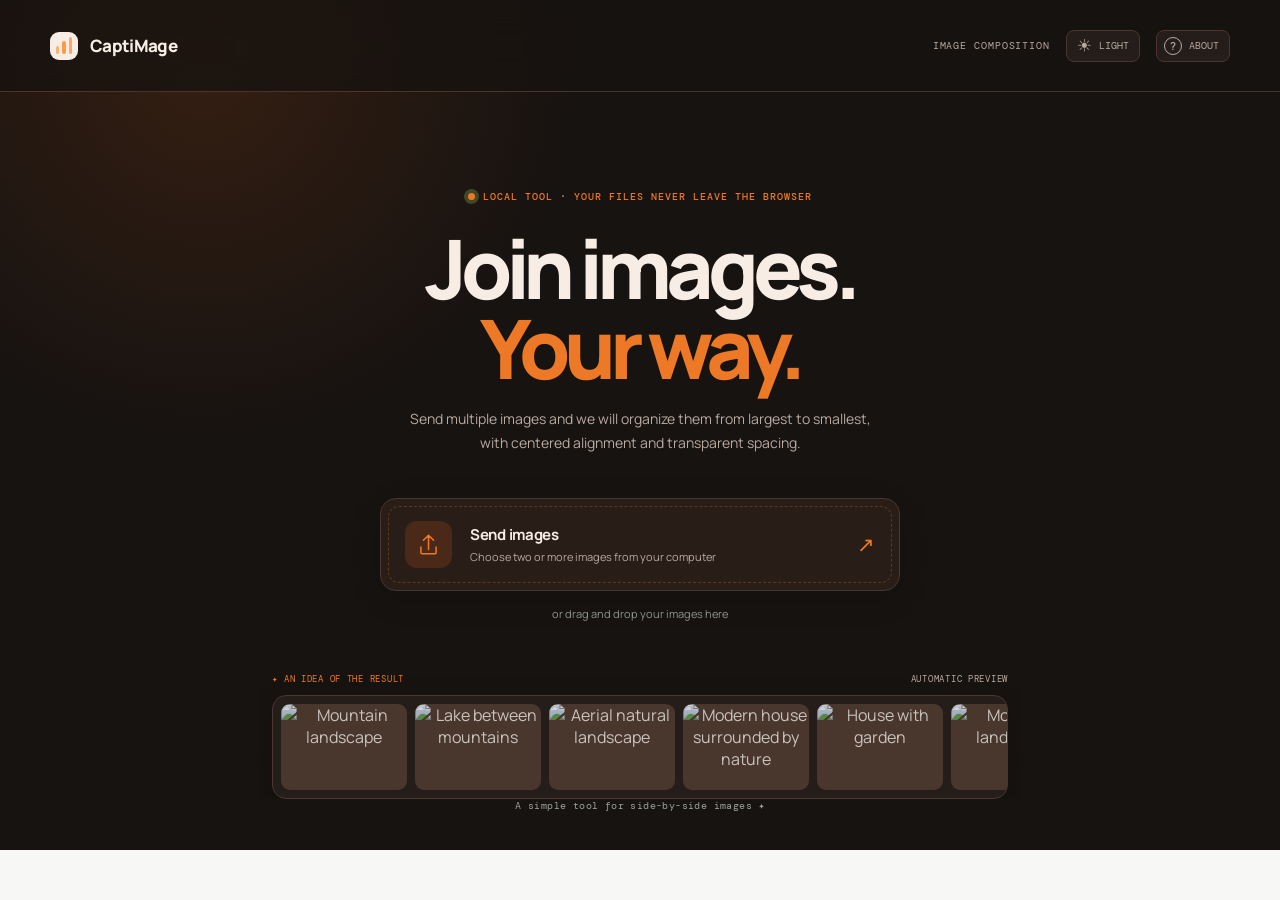
==== commit 06eebf30: "more info on the user manual" ====
--- a/index.html
+++ b/index.html
@@ -358,8 +358,79 @@
           <h3>Copiar e exportar</h3>
           <p>Use <strong>Copiar</strong> para enviar a composição para a área de transferência ou <strong>Exportar</strong> para salvar um arquivo.</p>
         </article>
-      </div>
-      <div class="about-dialog-footer">Dica: todos os valores numéricos podem ser confirmados com <kbd>Enter</kbd>.</div>
+
+        <article class="about-card about-card-wide">
+          <span class="about-card-kicker">barra superior</span>
+          <h3>Botões principais</h3>
+          <div class="manual-list">
+            <div><strong>+ Adicionar mais</strong><span>Inclui outras imagens sem remover as que já estão na composição.</span></div>
+            <div><strong>Highlight</strong><span>Marca as imagens selecionadas com a cor de seleção quando forem copiadas ou exportadas.</span></div>
+            <div><strong>Vertical</strong><span>Alterna entre composição em fila horizontal e imagens empilhadas verticalmente.</span></div>
+            <div><strong>Copiar</strong><span>Copia a composição inteira. Com uma imagem selecionada, <kbd>Ctrl</kbd> + <kbd>C</kbd> copia somente essa imagem.</span></div>
+            <div><strong>Exportar</strong><span>Salva a composição final em PNG e permite escolher nome e local do arquivo.</span></div>
+            <div><strong>☾ / ☀</strong><span>Alterna entre o tema escuro e o tema claro.</span></div>
+            <div><strong>?</strong><span>Abre este manual de uso.</span></div>
+          </div>
+        </article>
+
+        <article class="about-card">
+          <span class="about-card-kicker">ordem</span>
+          <h3>Layout e alinhamento</h3>
+          <p><strong>Maior → menor</strong> e <strong>menor → maior</strong> ordenam pela altura das imagens. No modo horizontal, <strong>para cima</strong>, <strong>centralizado</strong> e <strong>para baixo</strong> controlam a posição vertical. No modo vertical, o alinhamento horizontal oferece <strong>esquerda</strong>, <strong>centralizado</strong> e <strong>direita</strong>.</p>
+        </article>
+
+        <article class="about-card">
+          <span class="about-card-kicker">espaço</span>
+          <h3>Espaço e padding</h3>
+          <p>Selecione uma imagem, informe o espaço até a próxima e clique em <strong>Aplicar espaço</strong>. O <strong>padding geral</strong> adiciona margem ao redor de toda a composição. <strong>Selecionar todos</strong> aplica o mesmo espaço a todos os intervalos e pode ser acionado com <kbd>Ctrl</kbd> + <kbd>A</kbd>.</p>
+        </article>
+
+        <article class="about-card about-card-wide">
+          <span class="about-card-kicker">cores e acabamento</span>
+          <h3>Controles de imagem</h3>
+          <div class="manual-list">
+            <div><strong>Cor do vazio / Cor da borda</strong><span>Escolhe qual área será editada. O campo HEX, RGB, a superfície de cor e os sliders alteram a cor ativa.</span></div>
+            <div><strong>Transparente</strong><span>Remove a cor ativa e deixa o vazio ou a borda transparente. Clique novamente para voltar à cor escolhida.</span></div>
+            <div><strong>Apagar bordas</strong><span>Remove cores conectadas às bordas das imagens selecionadas.</span></div>
+            <div><strong>Apagar cores</strong><span>Ativa o conta-gotas. Clique em uma cor dentro da prévia para removê-la das imagens selecionadas.</span></div>
+            <div><strong>Reset</strong><span>Remove as cores apagadas das imagens selecionadas. A lista permite selecionar várias cores com Ctrl ou Shift e apagá-las com Delete.</span></div>
+            <div><strong>Reescalar</strong><span>Corta o espaço transparente criado pela remoção de cores ou bordas nas imagens selecionadas.</span></div>
+            <div><strong>Borda das imagens</strong><span>Define espessura, raio geral e raios individuais dos quatro cantos.</span></div>
+          </div>
+        </article>
+
+        <article class="about-card about-card-wide">
+          <span class="about-card-kicker">prévia</span>
+          <h3>Interações rápidas</h3>
+          <div class="manual-list">
+            <div><strong>Selecionar</strong><span>Clique rapidamente em uma imagem para selecioná-la. Clicar novamente em uma imagem já selecionada remove a seleção.</span></div>
+            <div><strong>Ctrl e Shift</strong><span>Segure <kbd>Ctrl</kbd> para adicionar ou remover imagens individuais. Segure <kbd>Shift</kbd> para selecionar todas as imagens entre a seleção atual e a imagem clicada.</span></div>
+            <div><strong>Selecionar todos</strong><span>Use o botão <strong>Selecionar todos</strong> ou <kbd>Ctrl</kbd> + <kbd>A</kbd>. Pressione novamente para limpar a seleção.</span></div>
+            <div><strong>Reordenar na prévia</strong><span>Segure o botão esquerdo sobre uma imagem, mova-a para outra posição e solte para confirmar. A animação de reorganização aparece após o movimento.</span></div>
+            <div><strong>Reordenar na lista</strong><span>Na lista de imagens abaixo da prévia, segure um item ou seu ícone e arraste-o até a posição desejada.</span></div>
+            <div><strong>Navegar na prévia</strong><span>Segure o botão direito e mova o mouse para deslocar a área da prévia. Ao soltar, a inércia continua o movimento brevemente.</span></div>
+            <div><strong>Dois botões juntos</strong><span>É possível segurar uma imagem com o botão esquerdo e, sem soltá-lo, usar o botão direito para navegar pela prévia. Os dois comportamentos funcionam ao mesmo tempo.</span></div>
+            <div><strong>Roda do mouse</strong><span>Use a roda para rolar a página, a prévia ou a lista de cores conforme a área sobre a qual o cursor estiver. A rolagem é suavizada e acelerada.</span></div>
+            <div><strong>Hover e brilho</strong><span>Passar o mouse sobre uma imagem mostra a borda de seleção. Ao clicar, um brilho rápido confirma a seleção sem sair dos limites da imagem.</span></div>
+          </div>
+        </article>
+
+        <article class="about-card about-card-wide">
+          <span class="about-card-kicker">atalhos</span>
+          <h3>Teclado e arquivos</h3>
+          <div class="manual-list">
+            <div><strong><kbd>Ctrl</kbd> + <kbd>A</kbd></strong><span>Seleciona todas as imagens. Pressione novamente para retirar a seleção.</span></div>
+            <div><strong><kbd>Ctrl</kbd> + <kbd>C</kbd></strong><span>Copia as imagens selecionadas individualmente para a área de transferência do navegador.</span></div>
+            <div><strong><kbd>Ctrl</kbd> + <kbd>V</kbd></strong><span>Adiciona imagens coladas depois da última imagem selecionada.</span></div>
+            <div><strong><kbd>Delete</kbd></strong><span>Apaga imagens selecionadas ou, quando a lista de cores estiver focada, remove as cores selecionadas.</span></div>
+            <div><strong><kbd>Ctrl</kbd> + <kbd>Z</kbd></strong><span>Desfaz a última alteração. <kbd>Ctrl</kbd> + <kbd>Shift</kbd> + <kbd>Z</kbd> refaz a alteração.</span></div>
+            <div><strong><kbd>Enter</kbd></strong><span>Confirma valores numéricos de espaço, padding, bordas, RGB, HEX e sliders.</span></div>
+            <div><strong><kbd>Esc</kbd></strong><span>Fecha o manual de uso quando ele estiver aberto.</span></div>
+            <div><strong>Arrastar arquivos</strong><span>Solte imagens na página para adicioná-las à composição sem abrir o seletor.</span></div>
+          </div>
+        </article>
+      </div>
+      <div class="about-dialog-footer">Dica: os ajustes de cor, borda, remoção e reescala afetam somente as imagens selecionadas. O padding continua sendo sempre geral.</div>
     </section>
   </div>
   <script src="javascript.js"></script>
--- a/css.css
+++ b/css.css
@@ -394,6 +394,35 @@
 .about-card strong {
   color: var(--ink);
   font-weight: 700;
+}
+
+.manual-list {
+  display: grid;
+  gap: 7px;
+  margin-top: 10px;
+}
+
+.manual-list > div {
+  display: grid;
+  grid-template-columns: minmax(130px, .7fr) minmax(0, 1.5fr);
+  gap: 12px;
+  padding-top: 8px;
+  border-top: 1px solid color-mix(in srgb, var(--line) 78%, transparent);
+}
+
+.manual-list > div:first-child {
+  padding-top: 0;
+  border-top: 0;
+}
+
+.manual-list strong {
+  font-size: 10px;
+}
+
+.manual-list span {
+  color: var(--muted);
+  font-size: 10px;
+  line-height: 1.55;
 }
 
 .shortcut-list {
@@ -2000,7 +2029,8 @@
 }
 
 body.dark-theme .canvas-scroll {
-  background-image: linear-gradient(45deg, #211a17 25%, transparent 25%), linear-gradient(-45deg, #211a17 25%, transparent 25%), linear-gradient(45deg, transparent 75%, #211a17 75%), linear-gradient(-45deg, transparent 75%, #211a17 75%);
+  background-color: #2a201c;
+  background-image: linear-gradient(45deg, #4a352b 25%, transparent 25%), linear-gradient(-45deg, #4a352b 25%, transparent 25%), linear-gradient(45deg, transparent 75%, #4a352b 75%), linear-gradient(-45deg, transparent 75%, #4a352b 75%);
 }
 
 body.dark-theme .color-surface {
@@ -2588,6 +2618,11 @@
     grid-column: auto;
   }
 
+  .manual-list > div {
+    grid-template-columns: 1fr;
+    gap: 3px;
+  }
+
   .hero {
     margin-top: 70px;
   }
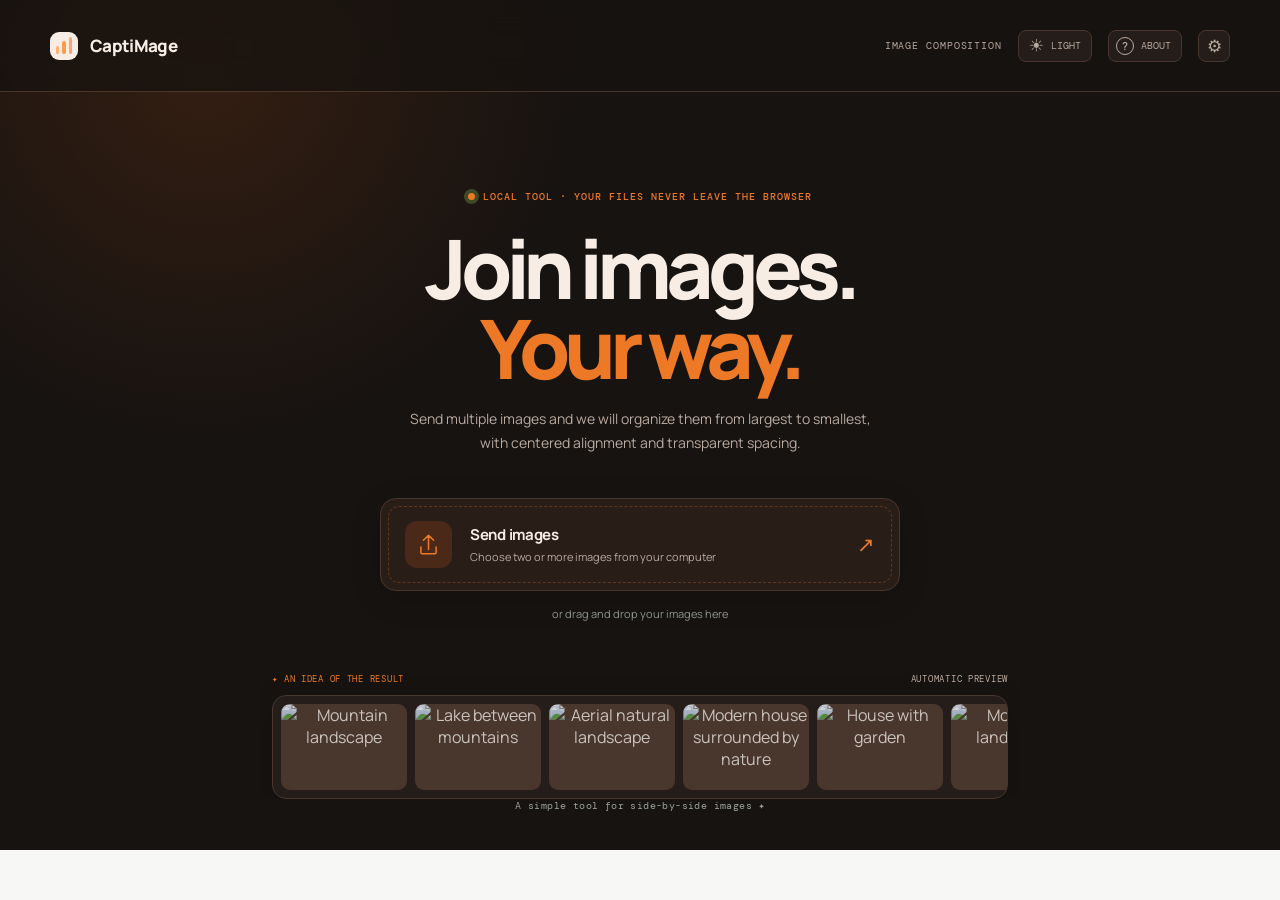
==== commit 59f9ca06: "did some things here and there" ====
--- a/index.html
+++ b/index.html
@@ -34,6 +34,10 @@
         <button class="about-button" id="about-button" type="button" aria-haspopup="dialog">
           <span class="about-button-icon" aria-hidden="true">?</span>
           <span>Sobre</span>
+        </button>
+        <button class="settings-button" id="settings-button" type="button" aria-haspopup="dialog"
+          aria-label="Abrir configurações" title="Configurações">
+          <span aria-hidden="true">⚙</span>
         </button>
       </div>
     </header>
@@ -254,6 +258,15 @@
             <div class="canvas-selection-layer" id="canvas-selection-layer" aria-hidden="true"></div>
           </div>
         </div>
+        <div class="canvas-zoom-label" id="canvas-zoom-label" aria-live="polite">100%</div>
+        <div class="erase-picker-card" id="erase-picker-card" hidden aria-live="polite">
+          <span class="erase-picker-swatch" id="erase-picker-swatch" aria-hidden="true"></span>
+          <div class="erase-picker-copy">
+            <strong id="erase-picker-hex">—</strong>
+            <span id="erase-picker-name">Selecione uma cor</span>
+          </div>
+          <span class="erase-picker-type" id="erase-picker-type">Cor apagada</span>
+        </div>
       </div>
 
       <div class="spacing-panel-wrap">
@@ -370,6 +383,7 @@
             <div><strong>Exportar</strong><span>Salva a composição final em PNG e permite escolher nome e local do arquivo.</span></div>
             <div><strong>☾ / ☀</strong><span>Alterna entre o tema escuro e o tema claro.</span></div>
             <div><strong>?</strong><span>Abre este manual de uso.</span></div>
+            <div><strong>⚙</strong><span>Abre as configurações para controlar as estrelas do scroll e a resolução da prévia.</span></div>
           </div>
         </article>
 
@@ -411,6 +425,7 @@
             <div><strong>Navegar na prévia</strong><span>Segure o botão direito e mova o mouse para deslocar a área da prévia. Ao soltar, a inércia continua o movimento brevemente.</span></div>
             <div><strong>Dois botões juntos</strong><span>É possível segurar uma imagem com o botão esquerdo e, sem soltá-lo, usar o botão direito para navegar pela prévia. Os dois comportamentos funcionam ao mesmo tempo.</span></div>
             <div><strong>Roda do mouse</strong><span>Use a roda para rolar a página, a prévia ou a lista de cores conforme a área sobre a qual o cursor estiver. A rolagem é suavizada e acelerada.</span></div>
+            <div><strong>Zoom na prévia</strong><span>Segure <kbd>Shift</kbd> e use a roda dentro da área da prévia para aproximar ou afastar a composição. O zoom não altera o restante da página.</span></div>
             <div><strong>Hover e brilho</strong><span>Passar o mouse sobre uma imagem mostra a borda de seleção. Ao clicar, um brilho rápido confirma a seleção sem sair dos limites da imagem.</span></div>
           </div>
         </article>
@@ -433,6 +448,41 @@
       <div class="about-dialog-footer">Dica: os ajustes de cor, borda, remoção e reescala afetam somente as imagens selecionadas. O padding continua sendo sempre geral.</div>
     </section>
   </div>
+
+  <div class="settings-overlay" id="settings-overlay" hidden>
+    <section class="settings-dialog" role="dialog" aria-modal="true" aria-labelledby="settings-title">
+      <div class="settings-dialog-header">
+        <div>
+          <div class="eyebrow"><span></span> ajustes</div>
+          <h2 id="settings-title">Configurações</h2>
+          <p>Personalize o desempenho da prévia sem reduzir a qualidade do arquivo final.</p>
+        </div>
+        <button class="about-close" id="settings-close" type="button" aria-label="Fechar configurações">×</button>
+      </div>
+      <div class="settings-options">
+        <label class="settings-option settings-toggle-option">
+          <span>
+            <strong>Estrelas no scroll</strong>
+            <small>Mostra ou esconde as estrelas que aparecem quando a página é rolada.</small>
+          </span>
+          <input id="scroll-stars-toggle" type="checkbox" checked />
+          <span class="settings-switch" aria-hidden="true"></span>
+        </label>
+        <label class="settings-option" for="preview-quality-select">
+          <span>
+            <strong>Resolução da prévia</strong>
+            <small>Uma resolução menor deixa a prévia mais leve. Exportar e copiar continuam usando a resolução original.</small>
+          </span>
+          <select id="preview-quality-select">
+            <option value="1">Original · 100%</option>
+            <option value="0.75">Alta · 75%</option>
+            <option value="0.5">Média · 50%</option>
+            <option value="0.25">Leve · 25%</option>
+          </select>
+        </label>
+      </div>
+    </section>
+  </div>
   <script src="javascript.js"></script>
 </body>
 
--- a/css.css
+++ b/css.css
@@ -16,6 +16,16 @@
 
 * {
   box-sizing: border-box;
+  -webkit-user-select: none;
+  user-select: none;
+}
+
+input,
+textarea,
+select,
+[contenteditable="true"] {
+  -webkit-user-select: text;
+  user-select: text;
 }
 
 html {
@@ -264,6 +274,38 @@
   font: 600 11px "Manrope", sans-serif;
 }
 
+.settings-button {
+  display: grid;
+  width: 32px;
+  height: 32px;
+  place-items: center;
+  padding: 0;
+  border: 1px solid var(--line);
+  border-radius: 8px;
+  color: var(--muted);
+  background: var(--card);
+  font-size: 17px;
+  line-height: 1;
+  transition: border-color .2s ease, color .2s ease, background .2s ease, transform .45s var(--ease-spring), box-shadow .2s ease;
+}
+
+.settings-button:hover,
+.settings-button.is-open {
+  border-color: var(--accent-dark);
+  color: var(--accent-dark);
+  background: color-mix(in srgb, var(--accent) 12%, var(--card));
+  box-shadow: 0 7px 18px color-mix(in srgb, var(--accent) 18%, transparent);
+}
+
+.settings-button > span {
+  display: block;
+  transition: transform .45s var(--ease-spring);
+}
+
+.settings-button.is-open > span {
+  transform: rotate(90deg);
+}
+
 body.modal-open {
   overflow: hidden;
 }
@@ -282,6 +324,151 @@
 
 .about-overlay[hidden] {
   display: none;
+}
+
+.settings-overlay {
+  position: fixed;
+  inset: 0;
+  z-index: 101;
+  display: grid;
+  place-items: start end;
+  padding: 106px max(32px, calc((100vw - 1180px) / 2));
+  background: rgba(15, 21, 17, .18);
+  backdrop-filter: blur(3px);
+  animation: about-overlay-in .2s ease both;
+}
+
+.settings-overlay[hidden] {
+  display: none;
+}
+
+.settings-dialog {
+  width: min(430px, calc(100vw - 32px));
+  padding: 22px;
+  border: 1px solid color-mix(in srgb, var(--accent-dark) 32%, var(--line));
+  border-radius: 16px;
+  color: var(--ink);
+  background: color-mix(in srgb, var(--card) 94%, transparent);
+  box-shadow: 0 24px 70px rgba(0, 0, 0, .24), 0 0 0 1px rgba(255, 255, 255, .08) inset;
+  animation: about-dialog-in .32s var(--ease-out) both;
+}
+
+.settings-dialog-header {
+  display: flex;
+  align-items: flex-start;
+  justify-content: space-between;
+  gap: 16px;
+  padding-bottom: 16px;
+  border-bottom: 1px solid var(--line);
+}
+
+.settings-dialog h2 {
+  margin: 6px 0 0;
+  font-size: 24px;
+  letter-spacing: -.04em;
+}
+
+.settings-dialog-header p {
+  margin: 9px 0 0;
+  color: var(--muted);
+  font-size: 11px;
+  line-height: 1.55;
+}
+
+.settings-options {
+  display: grid;
+  gap: 9px;
+  margin-top: 16px;
+}
+
+.settings-option {
+  display: grid;
+  grid-template-columns: minmax(0, 1fr) auto;
+  align-items: center;
+  gap: 14px;
+  padding: 13px;
+  border: 1px solid var(--line);
+  border-radius: 10px;
+  background: color-mix(in srgb, var(--paper) 54%, transparent);
+}
+
+.settings-option strong,
+.settings-option small {
+  display: block;
+}
+
+.settings-option strong {
+  font-size: 12px;
+}
+
+.settings-option small {
+  margin-top: 4px;
+  color: var(--muted);
+  font-size: 10px;
+  line-height: 1.45;
+}
+
+.settings-option select {
+  min-width: 126px;
+  height: 32px;
+  padding: 0 8px;
+  border: 1px solid var(--line);
+  border-radius: 7px;
+  outline: none;
+  color: var(--ink);
+  background: var(--card);
+  font: 10px "DM Mono", monospace;
+}
+
+.settings-option select:focus {
+  border-color: var(--accent-dark);
+  box-shadow: 0 0 0 3px color-mix(in srgb, var(--accent) 24%, transparent);
+}
+
+.settings-toggle-option {
+  position: relative;
+}
+
+.settings-toggle-option input {
+  position: absolute;
+  width: 1px;
+  height: 1px;
+  opacity: 0;
+}
+
+.settings-switch {
+  position: relative;
+  width: 40px;
+  height: 22px;
+  border-radius: 999px;
+  background: var(--line);
+  transition: background .2s ease;
+}
+
+.settings-switch::after {
+  content: "";
+  position: absolute;
+  top: 3px;
+  left: 3px;
+  width: 16px;
+  height: 16px;
+  border-radius: 50%;
+  background: var(--card);
+  box-shadow: 0 1px 4px rgba(0, 0, 0, .22);
+  transition: transform .22s var(--ease-spring);
+}
+
+.settings-toggle-option input:checked + .settings-switch {
+  background: var(--accent-dark);
+}
+
+.settings-toggle-option input:checked + .settings-switch::after {
+  transform: translateX(18px);
+}
+
+.settings-toggle-option input:focus-visible + .settings-switch {
+  outline: 3px solid color-mix(in srgb, var(--accent) 35%, transparent);
+  outline-offset: 2px;
 }
 
 .about-dialog {
@@ -483,6 +670,19 @@
 
 body.dark-theme .topbar {
   background: rgba(23, 19, 17, .76);
+}
+
+body.dark-theme .settings-dialog {
+  background: rgba(37, 29, 25, .96);
+}
+
+body.dark-theme .settings-option {
+  background: rgba(42, 32, 28, .72);
+}
+
+body.dark-theme .settings-option select {
+  border-color: #574137;
+  background: #251d19;
 }
 
 body.dark-theme .brand:hover .brand-mark {
@@ -1291,6 +1491,92 @@
   background: #eaf8df;
 }
 
+.erase-picker-card {
+  display: grid;
+  grid-template-columns: 42px minmax(0, 1fr) auto;
+  align-items: center;
+  gap: 10px;
+  min-height: 58px;
+  margin: 9px 0 10px;
+  padding: 8px 10px;
+  border: 1px solid color-mix(in srgb, var(--accent-dark) 48%, var(--line));
+  border-radius: 10px;
+  background: color-mix(in srgb, var(--accent) 14%, var(--card));
+  box-shadow: 0 8px 18px color-mix(in srgb, var(--accent-dark) 10%, transparent), inset 0 0 0 1px color-mix(in srgb, var(--accent) 18%, transparent);
+  animation: erase-picker-in .24s var(--ease-out) both;
+}
+
+.erase-picker-card[hidden] {
+  display: none;
+}
+
+.canvas-frame > .erase-picker-card {
+  position: absolute;
+  top: 0;
+  left: 0;
+  z-index: 8;
+  width: min(230px, calc(100% - 16px));
+  margin: 0;
+  pointer-events: none;
+  transform: translate3d(0, 0, 0);
+}
+
+.erase-picker-swatch {
+  width: 42px;
+  height: 42px;
+  border: 2px solid color-mix(in srgb, var(--card) 78%, var(--line));
+  border-radius: 8px;
+  background: var(--ink);
+  box-shadow: 0 0 0 1px color-mix(in srgb, var(--ink) 24%, transparent), inset 0 0 0 1px rgba(255, 255, 255, .12);
+}
+
+.erase-picker-swatch.is-empty {
+  background-color: #fff;
+  background-image: linear-gradient(45deg, #d8ded8 25%, transparent 25%), linear-gradient(-45deg, #d8ded8 25%, transparent 25%), linear-gradient(45deg, transparent 75%, #d8ded8 75%), linear-gradient(-45deg, transparent 75%, #d8ded8 75%);
+  background-position: 0 0, 0 7px, 7px -7px, -7px 0;
+  background-size: 14px 14px;
+}
+
+.erase-picker-copy {
+  display: grid;
+  min-width: 0;
+  gap: 3px;
+}
+
+.erase-picker-copy strong {
+  overflow: hidden;
+  color: var(--ink);
+  font: 700 13px "DM Mono", monospace;
+  letter-spacing: .02em;
+  text-overflow: ellipsis;
+  white-space: nowrap;
+}
+
+.erase-picker-copy span,
+.erase-picker-type {
+  overflow: hidden;
+  color: var(--muted);
+  font: 10px "Manrope", sans-serif;
+  text-overflow: ellipsis;
+  white-space: nowrap;
+}
+
+.erase-picker-type {
+  align-self: end;
+  padding: 3px 6px;
+  border-radius: 5px;
+  color: var(--accent-dark);
+  background: color-mix(in srgb, var(--accent) 20%, transparent);
+  font: 8px "DM Mono", monospace;
+  letter-spacing: .05em;
+  text-transform: uppercase;
+}
+
+@keyframes erase-picker-in {
+  from { opacity: 0; transform: translateY(-4px) scale(.98); }
+  to { opacity: 1; transform: translateY(0) scale(1); }
+}
+
 .layout-subtitle {
   margin: 0 0 6px;
   color: #8b958d;
@@ -1474,6 +1760,22 @@
   box-shadow: var(--shadow);
 }
 
+.canvas-zoom-label {
+  position: absolute;
+  right: 12px;
+  bottom: 12px;
+  z-index: 3;
+  padding: 5px 7px;
+  border: 1px solid color-mix(in srgb, var(--line) 80%, transparent);
+  border-radius: 6px;
+  color: var(--muted);
+  background: color-mix(in srgb, var(--card) 78%, transparent);
+  backdrop-filter: blur(8px);
+  font: 9px "DM Mono", monospace;
+  letter-spacing: .04em;
+  pointer-events: none;
+}
+
 .canvas-frame > * {
   position: relative;
   z-index: 1;
@@ -1481,8 +1783,9 @@
 
 .canvas-scroll {
   min-height: 280px;
+  height: clamp(280px, 58vh, 560px);
   display: flex;
-  align-items: center;
+  align-items: flex-start;
   padding: 24px;
   overflow: auto;
   cursor: grab;
@@ -1494,6 +1797,7 @@
 .canvas-stage {
   position: relative;
   flex: 0 0 auto;
+  margin-block: auto;
   width: max-content;
   height: max-content;
 }
@@ -2037,6 +2341,31 @@
   border-color: #6c4a36;
 }
 
+body.dark-theme .erase-picker-card {
+  border-color: rgba(237, 121, 38, .58);
+  background: color-mix(in srgb, #4b2919 72%, var(--card));
+  box-shadow: 0 8px 20px rgba(0, 0, 0, .18), inset 0 0 0 1px rgba(237, 121, 38, .1);
+}
+
+body.dark-theme .erase-picker-swatch {
+  border-color: #594036;
+}
+
+body.dark-theme .erase-picker-swatch.is-empty {
+  background-color: #2a201c;
+  background-image: linear-gradient(45deg, #50382d 25%, transparent 25%), linear-gradient(-45deg, #50382d 25%, transparent 25%), linear-gradient(45deg, transparent 75%, #50382d 75%), linear-gradient(-45deg, transparent 75%, #50382d 75%);
+}
+
+body.dark-theme .erase-picker-type {
+  color: var(--accent);
+  background: rgba(237, 121, 38, .18);
+}
+
+body.dark-theme .canvas-zoom-label {
+  border-color: rgba(118, 85, 65, .78);
+  background: rgba(37, 29, 25, .8);
+}
+
 body.dark-theme #transparency-slider {
   background: linear-gradient(to right, rgba(255, 154, 75, 1), rgba(255, 154, 75, 0));
 }
@@ -2737,6 +3066,7 @@
 
   .canvas-scroll {
     min-height: 200px;
+    height: min(420px, 60vh);
     padding: 15px;
   }
 }
